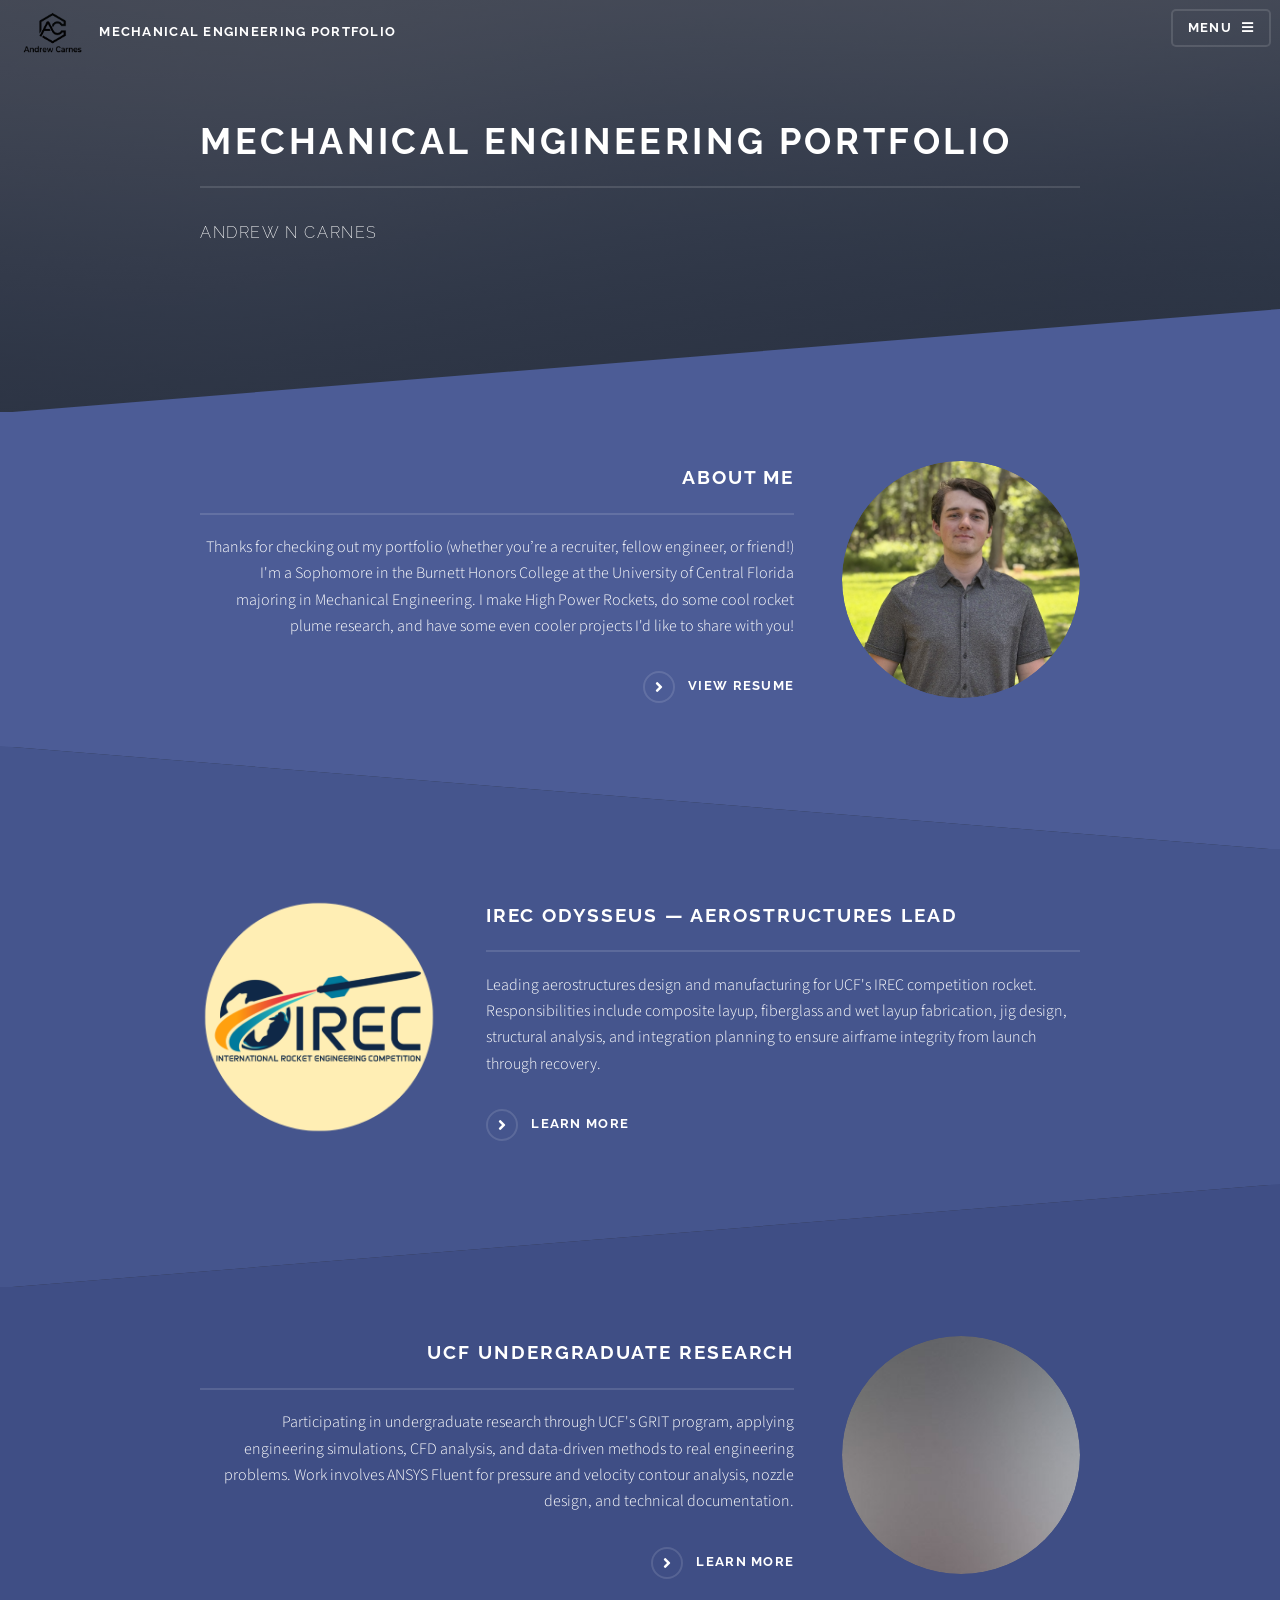
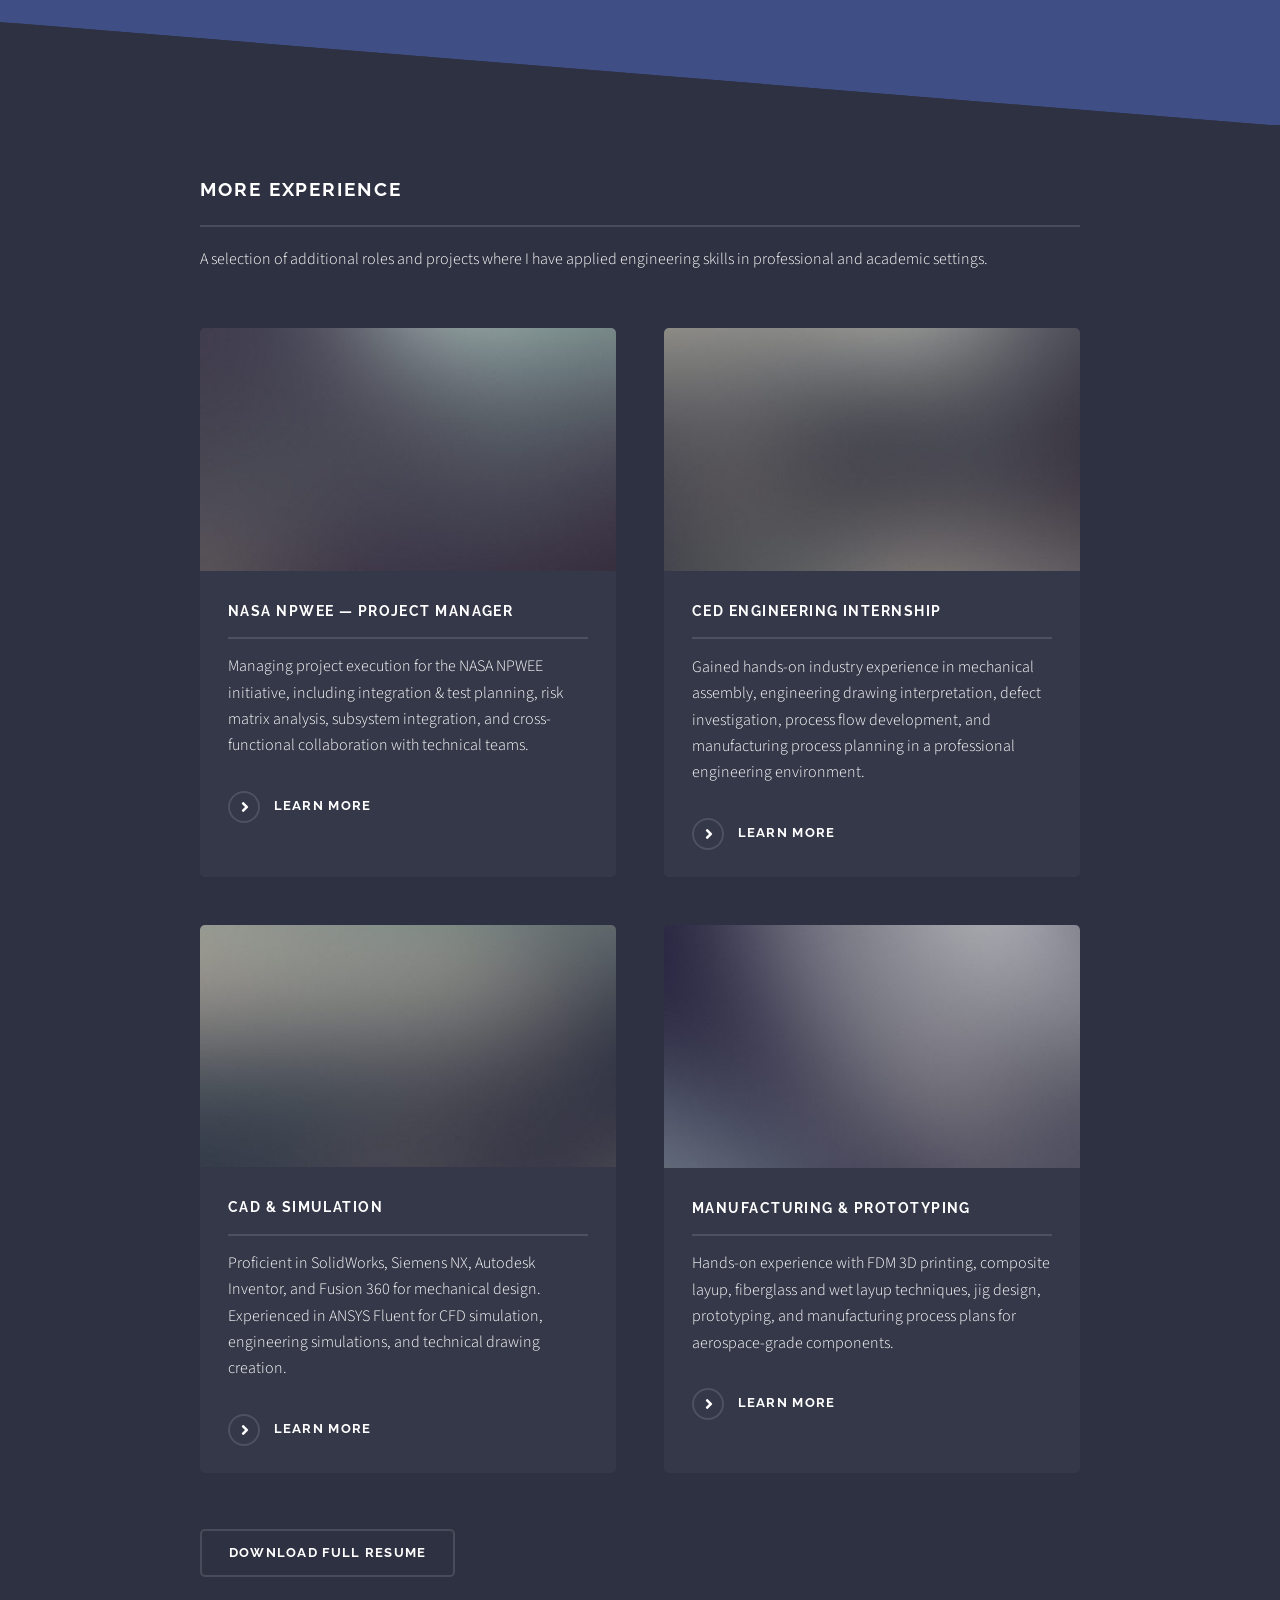
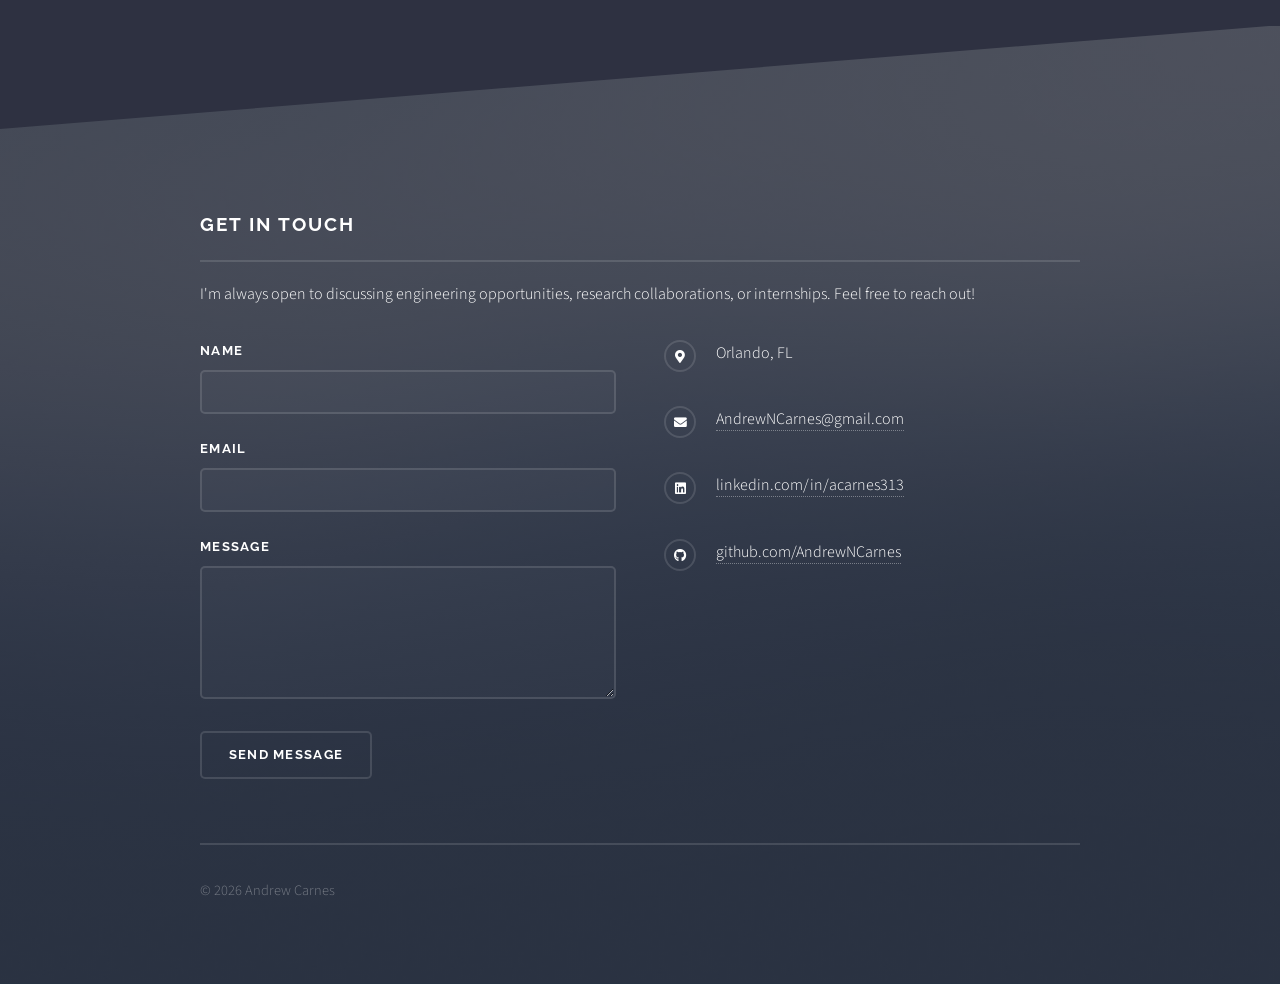
==== index.html @ 024af460 "Change resume link to download PDF instead" ====
<!DOCTYPE HTML>

<html>
	<head>
		<title>Andrew Carnes | Mechanical Engineering Portfolio</title>
		<meta charset="utf-8" />
		<meta name="viewport" content="width=device-width, initial-scale=1, user-scalable=no" />
		<link rel="stylesheet" href="assets/css/main.css" />
		<link rel="stylesheet" href="assets/css/custom.css" />
		<noscript><link rel="stylesheet" href="assets/css/noscript.css" /></noscript>

	</head>
	<body class="is-preload">

		<!-- Page Wrapper -->
			<div id="page-wrapper">

				<!-- Header -->
					<header id="header" class="alt">
						<h1>
							<img src="images/andrewLogo-Photoroom.png" alt="Andrew Carnes" style="width: 65px; height: 65px; object-fit: contain; vertical-align: middle; margin-right: 10px;" />        <a href="/">Mechanical Engineering Portfolio</a>
						</h1>
						<nav>
							<a href="#menu">Menu</a>
						</nav>
					</header>

				<!-- Menu -->
					<nav id="menu">
						<div class="inner">
							<h2>Menu</h2>
							<ul class="links">
								<li><a href="/">Home</a></li>
								<li><a href="resume.html">Resume</a></li>
							</ul>
							<a href="#" class="close">Close</a>
						</div>
					</nav>

				<!-- Banner -->
					<section id="banner">
						<div class="inner">
							<h2>Mechanical Engineering Portfolio</h2>
							<p>Andrew N Carnes</p>
						</div>
					</section>

				<!-- Wrapper -->
					<section id="wrapper">

						<!-- About -->
							<section id="one" class="wrapper spotlight style1">
								<div class="inner">
									<a class="image"><img src="images/andrewHeadshot.jpg" alt="" /></a>
									<div class="content">
										<h2 class="major">About Me</h2>
										<p>Thanks for checking out my portfolio (whether you’re a recruiter, fellow engineer, or friend!) I'm a Sophomore in the Burnett Honors College at the University of Central Florida majoring in Mechanical Engineering. I make High Power Rockets, do some cool rocket plume research, and have some even cooler projects I'd like to share with you!</p>
										<a href="resume.html" class="special">View Resume</a>
									</div>
								</div>
							</section>

						<!-- IREC Rocketry -->
							<section id="two" class="wrapper alt spotlight style2">
								<div class="inner">
									<a href="KXR.html" class="image"><img src="images/IRECLogo.png" alt="" /></a>
									<div class="content">
										<h2 class="major">IREC Odysseus — Aerostructures Lead</h2>
										<p>Leading aerostructures design and manufacturing for UCF's IREC competition rocket. Responsibilities include composite layup, fiberglass and wet layup fabrication, jig design, structural analysis, and integration planning to ensure airframe integrity from launch through recovery.</p>
										<a href="KXR.html" class="special">Learn more</a>
									</div>
								</div>
							</section>

						<!-- UCF GRIT Research -->
							<section id="three" class="wrapper spotlight style3">
								<div class="inner">
									<a href="#" class="image"><img src="images/pic03.jpg" alt="" /></a>
									<div class="content">
										<h2 class="major">UCF Undergraduate Research</h2>
										<p>Participating in undergraduate research through UCF's GRIT program, applying engineering simulations, CFD analysis, and data-driven methods to real engineering problems. Work involves ANSYS Fluent for pressure and velocity contour analysis, nozzle design, and technical documentation.</p>
										<a href="#" class="special">Learn more</a>
									</div>
								</div>
							</section>

						<!-- Projects Grid -->
							<section id="four" class="wrapper alt style1">
								<div class="inner">
									<h2 class="major">More Experience</h2>
									<p>A selection of additional roles and projects where I have applied engineering skills in professional and academic settings.</p>
									<section class="features">
										<article>
											<a href="#" class="image"><img src="images/pic04.jpg" alt="" /></a>
											<h3 class="major">NASA NPWEE — Project Manager</h3>
											<p>Managing project execution for the NASA NPWEE initiative, including integration &amp; test planning, risk matrix analysis, subsystem integration, and cross-functional collaboration with technical teams.</p>
											<a href="#" class="special">Learn more</a>
										</article>
										<article>
											<a href="#" class="image"><img src="images/pic05.jpg" alt="" /></a>
											<h3 class="major">CED Engineering Internship</h3>
											<p>Gained hands-on industry experience in mechanical assembly, engineering drawing interpretation, defect investigation, process flow development, and manufacturing process planning in a professional engineering environment.</p>
											<a href="#" class="special">Learn more</a>
										</article>
										<article>
											<a href="#" class="image"><img src="images/pic06.jpg" alt="" /></a>
											<h3 class="major">CAD &amp; Simulation</h3>
											<p>Proficient in SolidWorks, Siemens NX, Autodesk Inventor, and Fusion 360 for mechanical design. Experienced in ANSYS Fluent for CFD simulation, engineering simulations, and technical drawing creation.</p>
											<a href="#" class="special">Learn more</a>
										</article>
										<article>
											<a href="#" class="image"><img src="images/pic07.jpg" alt="" /></a>
											<h3 class="major">Manufacturing &amp; Prototyping</h3>
											<p>Hands-on experience with FDM 3D printing, composite layup, fiberglass and wet layup techniques, jig design, prototyping, and manufacturing process plans for aerospace-grade components.</p>
											<a href="#" class="special">Learn more</a>
										</article>
									</section>
									<ul class="actions">
										<li><a href="/assets/documents/Andrew_Carnes_Mechanical_Resume_2-21-26.pdf" class="button">Download Full Resume</a></li>
									</ul>
								</div>
							</section>

					</section>

				<!-- Footer -->
					<section id="footer">
						<div class="inner">
							<h2 class="major">Get in touch</h2>
							<p>I'm always open to discussing engineering opportunities, research collaborations, or internships. Feel free to reach out!</p>
							<form method="post" action="#">
								<div class="fields">
									<div class="field">
										<label for="name">Name</label>
										<input type="text" name="name" id="name" />
									</div>
									<div class="field">
										<label for="email">Email</label>
										<input type="email" name="email" id="email" />
									</div>
									<div class="field">
										<label for="message">Message</label>
										<textarea name="message" id="message" rows="4"></textarea>
									</div>
								</div>
								<ul class="actions">
									<li><input type="submit" value="Send Message" /></li>
								</ul>
							</form>
							<ul class="contact">
								<li class="icon solid fa-map-marker-alt">Orlando, FL</li>
								<li class="icon solid fa-envelope"><a href="mailto:AndrewNCarnes@gmail.com">AndrewNCarnes@gmail.com</a></li>
								<li class="icon brands fa-linkedin"><a href="https://www.linkedin.com/in/acarnes313/" target="_blank">linkedin.com/in/acarnes313</a></li>
								<li class="icon brands fa-github"><a href="https://github.com/AndrewNCarnes" target="_blank">github.com/AndrewNCarnes</a></li>
							</ul>
							<ul class="copyright">
								<li>&copy; 2026 Andrew Carnes</li>
							</ul>
						</div>
					</section>

			</div>

		<!-- Scripts -->
			<script src="assets/js/jquery.min.js"></script>
			<script src="assets/js/jquery.scrollex.min.js"></script>
			<script src="assets/js/browser.min.js"></script>
			<script src="assets/js/breakpoints.min.js"></script>
			<script src="assets/js/util.js"></script>
			<script src="assets/js/main.js"></script>

	</body>

</html>
---- assets/css/main.css ----
@import url(fontawesome-all.min.css);
@import url("https://fonts.googleapis.com/css?family=Raleway:200,700|Source+Sans+Pro:300,600,300italic,600italic");

/*
	Solid State by HTML5 UP
	html5up.net | @ajlkn
	Free for personal and commercial use under the CCA 3.0 license (html5up.net/license)
*/

html, body, div, span, applet, object,
iframe, h1, h2, h3, h4, h5, h6, p, blockquote,
pre, a, abbr, acronym, address, big, cite,
code, del, dfn, em, img, ins, kbd, q, s, samp,
small, strike, strong, sub, sup, tt, var, b,
u, i, center, dl, dt, dd, ol, ul, li, fieldset,
form, label, legend, table, caption, tbody,
tfoot, thead, tr, th, td, article, aside,
canvas, details, embed, figure, figcaption,
footer, header, hgroup, menu, nav, output, ruby,
section, summary, time, mark, audio, video {
	margin: 0;
	padding: 0;
	border: 0;
	font-size: 100%;
	font: inherit;
	vertical-align: baseline;}

article, aside, details, figcaption, figure,
footer, header, hgroup, menu, nav, section {
	display: block;}

body {
	line-height: 1;
}

ol, ul {
	list-style: none;
}

blockquote, q {
	quotes: none;
}

	blockquote:before, blockquote:after, q:before, q:after {
		content: '';
		content: none;
	}

table {
	border-collapse: collapse;
	border-spacing: 0;
}

body {
	-webkit-text-size-adjust: none;
}

mark {
	background-color: transparent;
	color: inherit;
}

input::-moz-focus-inner {
	border: 0;
	padding: 0;
}

input, select, textarea {
	-moz-appearance: none;
	-webkit-appearance: none;
	-ms-appearance: none;
	appearance: none;
}

/* Basic */

	@-ms-viewport {
		width: device-width;
	}

	body {
		-ms-overflow-style: scrollbar;
	}

	@media screen and (max-width: 480px) {

		html, body {
			min-width: 320px;
		}

	}

	html {
		box-sizing: border-box;
	}

	*, *:before, *:after {
		box-sizing: inherit;
	}

	body {
		background-color: #2e3141;
		background-image: linear-gradient(to top, rgba(46, 49, 65, 0.8), rgba(46, 49, 65, 0.8)), url("../../images/bg.jpg");
		background-size: auto,
 cover;
		background-attachment: fixed,
 fixed;
		background-position: center,
 center;
	}

		body.is-preload *, body.is-preload *:before, body.is-preload *:after {
			-moz-animation: none !important;
			-webkit-animation: none !important;
			-ms-animation: none !important;
			animation: none !important;
			-moz-transition: none !important;
			-webkit-transition: none !important;
			-ms-transition: none !important;
			transition: none !important;
		}

/* Type */

	body, input, select, textarea {
		color: #ffffff;
		font-family: "Source Sans Pro", Helvetica, sans-serif;
		font-size: 16.5pt;
		font-weight: 300;
		line-height: 1.65;
	}

		@media screen and (max-width: 1680px) {

			body, input, select, textarea {
				font-size: 13pt;
			}

		}

		@media screen and (max-width: 1280px) {

			body, input, select, textarea {
				font-size: 12pt;
			}

		}

		@media screen and (max-width: 980px) {

			body, input, select, textarea {
				font-size: 12pt;
			}

		}

		@media screen and (max-width: 736px) {

			body, input, select, textarea {
				font-size: 12pt;
			}

		}

		@media screen and (max-width: 480px) {

			body, input, select, textarea {
				font-size: 12pt;
			}

		}

	a {
		-moz-transition: color 0.2s ease-in-out, border-bottom-color 0.2s ease-in-out;
		-webkit-transition: color 0.2s ease-in-out, border-bottom-color 0.2s ease-in-out;
		-ms-transition: color 0.2s ease-in-out, border-bottom-color 0.2s ease-in-out;
		transition: color 0.2s ease-in-out, border-bottom-color 0.2s ease-in-out;
		border-bottom: dotted 1px rgba(255, 255, 255, 0.35);
		color: #ffffff;
		text-decoration: none;
	}

		a:hover {
			border-bottom-color: transparent;
			color: #ffffff !important;
		}

		a.special:not(.button) {
			text-decoration: none;
			border-bottom: 0;
			display: block;
			font-family: Raleway, Helvetica, sans-serif;
			font-size: 0.8em;
			font-weight: 700;
			letter-spacing: 0.1em;
			margin: 0 0 2em 0;
			text-transform: uppercase;
		}

			a.special:not(.button):before {
				-moz-osx-font-smoothing: grayscale;
				-webkit-font-smoothing: antialiased;
				display: inline-block;
				font-style: normal;
				font-variant: normal;
				text-rendering: auto;
				line-height: 1;
				text-transform: none !important;
				font-family: 'Font Awesome 5 Free';
				font-weight: 900;
			}

			a.special:not(.button):before {
				-moz-transition: background-color 0.2s ease-in-out;
				-webkit-transition: background-color 0.2s ease-in-out;
				-ms-transition: background-color 0.2s ease-in-out;
				transition: background-color 0.2s ease-in-out;
				border-radius: 100%;
				border: solid 2px rgba(255, 255, 255, 0.125);
				content: '\f105';
				display: inline-block;
				font-size: 1.25em;
				height: 2em;
				line-height: 1.75em;
				margin-right: 0.85em;
				text-align: center;
				text-indent: 0.15em;
				vertical-align: middle;
				width: 2em;
			}

			a.special:not(.button):hover:before {
				background-color: rgba(255, 255, 255, 0.025);
			}

			a.special:not(.button):active:before {
				background-color: rgba(255, 255, 255, 0.075);
			}

	strong, b {
		color: #ffffff;
		font-weight: 600;
	}

	em, i {
		font-style: italic;
	}

	p {
		margin: 0 0 2em 0;
	}

	h1, h2, h3, h4, h5, h6 {
		color: #ffffff;
		font-family: Raleway, Helvetica, sans-serif;
		font-weight: 700;
		letter-spacing: 0.1em;
		margin: 0 0 1em 0;
		text-transform: uppercase;
	}

		h1 a, h2 a, h3 a, h4 a, h5 a, h6 a {
			color: inherit;
			text-decoration: none;
			border-bottom: 0;
		}

		h1 span, h2 span, h3 span, h4 span, h5 span, h6 span {
			font-weight: 200;
		}

		h1.major, h2.major, h3.major, h4.major, h5.major, h6.major {
			padding-bottom: 1em;
			border-bottom: solid 2px rgba(255, 255, 255, 0.125);
		}

	h2 {
		font-size: 1.2em;
	}

	h3 {
		font-size: 0.9em;
	}

	h4 {
		font-size: 0.7em;
	}

	h5 {
		font-size: 0.7em;
	}

	h6 {
		font-size: 0.7em;
	}

	@media screen and (max-width: 736px) {

		h2 {
			font-size: 1em;
		}

		h3 {
			font-size: 0.8em;
		}

	}

	sub {
		font-size: 0.8em;
		position: relative;
		top: 0.5em;
	}

	sup {
		font-size: 0.8em;
		position: relative;
		top: -0.5em;
	}

	blockquote {
		border-left: solid 4px rgba(255, 255, 255, 0.125);
		font-style: italic;
		margin: 0 0 2em 0;
		padding: 0.5em 0 0.5em 2em;
	}

	code {
		background: rgba(255, 255, 255, 0.025);
		border-radius: 5px;
		border: solid 2px rgba(255, 255, 255, 0.125);
		font-family: "Courier New", monospace;
		font-size: 0.9em;
		margin: 0 0.25em;
		padding: 0.25em 0.65em;
	}

	pre {
		-webkit-overflow-scrolling: touch;
		font-family: "Courier New", monospace;
		font-size: 0.9em;
		margin: 0 0 2em 0;
	}

		pre code {
			display: block;
			line-height: 1.75em;
			padding: 1em 1.5em;
			overflow-x: auto;
		}

	hr {
		border: 0;
		border-bottom: solid 2px rgba(255, 255, 255, 0.125);
		margin: 2.5em 0;
	}

		hr.major {
			margin: 4em 0;
		}

	.align-left {
		text-align: left;
	}

	.align-center {
		text-align: center;
	}

	.align-right {
		text-align: right;
	}

/* Row */

	.row {
		display: flex;
		flex-wrap: wrap;
		box-sizing: border-box;
		align-items: stretch;
	}

		.row > * {
			box-sizing: border-box;
		}

		.row.gtr-uniform > * > :last-child {
			margin-bottom: 0;
		}

		.row.aln-left {
			justify-content: flex-start;
		}

		.row.aln-center {
			justify-content: center;
		}

		.row.aln-right {
			justify-content: flex-end;
		}

		.row.aln-top {
			align-items: flex-start;
		}

		.row.aln-middle {
			align-items: center;
		}

		.row.aln-bottom {
			align-items: flex-end;
		}

		.row > .imp {
			order: -1;
		}

		.row > .col-1 {
			width: 8.33333%;
		}

		.row > .off-1 {
			margin-left: 8.33333%;
		}

		.row > .col-2 {
			width: 16.66667%;
		}

		.row > .off-2 {
			margin-left: 16.66667%;
		}

		.row > .col-3 {
			width: 25%;
		}

		.row > .off-3 {
			margin-left: 25%;
		}

		.row > .col-4 {
			width: 33.33333%;
		}

		.row > .off-4 {
			margin-left: 33.33333%;
		}

		.row > .col-5 {
			width: 41.66667%;
		}

		.row > .off-5 {
			margin-left: 41.66667%;
		}

		.row > .col-6 {
			width: 50%;
		}

		.row > .off-6 {
			margin-left: 50%;
		}

		.row > .col-7 {
			width: 58.33333%;
		}

		.row > .off-7 {
			margin-left: 58.33333%;
		}

		.row > .col-8 {
			width: 66.66667%;
		}

		.row > .off-8 {
			margin-left: 66.66667%;
		}

		.row > .col-9 {
			width: 75%;
		}

		.row > .off-9 {
			margin-left: 75%;
		}

		.row > .col-10 {
			width: 83.33333%;
		}

		.row > .off-10 {
			margin-left: 83.33333%;
		}

		.row > .col-11 {
			width: 91.66667%;
		}

		.row > .off-11 {
			margin-left: 91.66667%;
		}

		.row > .col-12 {
			width: 100%;
		}

		.row > .off-12 {
			margin-left: 100%;
		}

		.row.gtr-0 {
			margin-top: 0;
			margin-left: 0em;
		}

			.row.gtr-0 > * {
				padding: 0 0 0 0em;
			}

			.row.gtr-0.gtr-uniform {
				margin-top: 0em;
			}

				.row.gtr-0.gtr-uniform > * {
					padding-top: 0em;
				}

		.row.gtr-25 {
			margin-top: 0;
			margin-left: -0.4375em;
		}

			.row.gtr-25 > * {
				padding: 0 0 0 0.4375em;
			}

			.row.gtr-25.gtr-uniform {
				margin-top: -0.4375em;
			}

				.row.gtr-25.gtr-uniform > * {
					padding-top: 0.4375em;
				}

		.row.gtr-50 {
			margin-top: 0;
			margin-left: -0.875em;
		}

			.row.gtr-50 > * {
				padding: 0 0 0 0.875em;
			}

			.row.gtr-50.gtr-uniform {
				margin-top: -0.875em;
			}

				.row.gtr-50.gtr-uniform > * {
					padding-top: 0.875em;
				}

		.row {
			margin-top: 0;
			margin-left: -1.75em;
		}

			.row > * {
				padding: 0 0 0 1.75em;
			}

			.row.gtr-uniform {
				margin-top: -1.75em;
			}

				.row.gtr-uniform > * {
					padding-top: 1.75em;
				}

		.row.gtr-150 {
			margin-top: 0;
			margin-left: -2.625em;
		}

			.row.gtr-150 > * {
				padding: 0 0 0 2.625em;
			}

			.row.gtr-150.gtr-uniform {
				margin-top: -2.625em;
			}

				.row.gtr-150.gtr-uniform > * {
					padding-top: 2.625em;
				}

		.row.gtr-200 {
			margin-top: 0;
			margin-left: -3.5em;
		}

			.row.gtr-200 > * {
				padding: 0 0 0 3.5em;
			}

			.row.gtr-200.gtr-uniform {
				margin-top: -3.5em;
			}

				.row.gtr-200.gtr-uniform > * {
					padding-top: 3.5em;
				}

		@media screen and (max-width: 1680px) {

			.row {
				display: flex;
				flex-wrap: wrap;
				box-sizing: border-box;
				align-items: stretch;
			}

				.row > * {
					box-sizing: border-box;
				}

				.row.gtr-uniform > * > :last-child {
					margin-bottom: 0;
				}

				.row.aln-left {
					justify-content: flex-start;
				}

				.row.aln-center {
					justify-content: center;
				}

				.row.aln-right {
					justify-content: flex-end;
				}

				.row.aln-top {
					align-items: flex-start;
				}

				.row.aln-middle {
					align-items: center;
				}

				.row.aln-bottom {
					align-items: flex-end;
				}

				.row > .imp-xlarge {
					order: -1;
				}

				.row > .col-1-xlarge {
					width: 8.33333%;
				}

				.row > .off-1-xlarge {
					margin-left: 8.33333%;
				}

				.row > .col-2-xlarge {
					width: 16.66667%;
				}

				.row > .off-2-xlarge {
					margin-left: 16.66667%;
				}

				.row > .col-3-xlarge {
					width: 25%;
				}

				.row > .off-3-xlarge {
					margin-left: 25%;
				}

				.row > .col-4-xlarge {
					width: 33.33333%;
				}

				.row > .off-4-xlarge {
					margin-left: 33.33333%;
				}

				.row > .col-5-xlarge {
					width: 41.66667%;
				}

				.row > .off-5-xlarge {
					margin-left: 41.66667%;
				}

				.row > .col-6-xlarge {
					width: 50%;
				}

				.row > .off-6-xlarge {
					margin-left: 50%;
				}

				.row > .col-7-xlarge {
					width: 58.33333%;
				}

				.row > .off-7-xlarge {
					margin-left: 58.33333%;
				}

				.row > .col-8-xlarge {
					width: 66.66667%;
				}

				.row > .off-8-xlarge {
					margin-left: 66.66667%;
				}

				.row > .col-9-xlarge {
					width: 75%;
				}

				.row > .off-9-xlarge {
					margin-left: 75%;
				}

				.row > .col-10-xlarge {
					width: 83.33333%;
				}

				.row > .off-10-xlarge {
					margin-left: 83.33333%;
				}

				.row > .col-11-xlarge {
					width: 91.66667%;
				}

				.row > .off-11-xlarge {
					margin-left: 91.66667%;
				}

				.row > .col-12-xlarge {
					width: 100%;
				}

				.row > .off-12-xlarge {
					margin-left: 100%;
				}

				.row.gtr-0 {
					margin-top: 0;
					margin-left: 0em;
				}

					.row.gtr-0 > * {
						padding: 0 0 0 0em;
					}

					.row.gtr-0.gtr-uniform {
						margin-top: 0em;
					}

						.row.gtr-0.gtr-uniform > * {
							padding-top: 0em;
						}

				.row.gtr-25 {
					margin-top: 0;
					margin-left: -0.4375em;
				}

					.row.gtr-25 > * {
						padding: 0 0 0 0.4375em;
					}

					.row.gtr-25.gtr-uniform {
						margin-top: -0.4375em;
					}

						.row.gtr-25.gtr-uniform > * {
							padding-top: 0.4375em;
						}

				.row.gtr-50 {
					margin-top: 0;
					margin-left: -0.875em;
				}

					.row.gtr-50 > * {
						padding: 0 0 0 0.875em;
					}

					.row.gtr-50.gtr-uniform {
						margin-top: -0.875em;
					}

						.row.gtr-50.gtr-uniform > * {
							padding-top: 0.875em;
						}

				.row {
					margin-top: 0;
					margin-left: -1.75em;
				}

					.row > * {
						padding: 0 0 0 1.75em;
					}

					.row.gtr-uniform {
						margin-top: -1.75em;
					}

						.row.gtr-uniform > * {
							padding-top: 1.75em;
						}

				.row.gtr-150 {
					margin-top: 0;
					margin-left: -2.625em;
				}

					.row.gtr-150 > * {
						padding: 0 0 0 2.625em;
					}

					.row.gtr-150.gtr-uniform {
						margin-top: -2.625em;
					}

						.row.gtr-150.gtr-uniform > * {
							padding-top: 2.625em;
						}

				.row.gtr-200 {
					margin-top: 0;
					margin-left: -3.5em;
				}

					.row.gtr-200 > * {
						padding: 0 0 0 3.5em;
					}

					.row.gtr-200.gtr-uniform {
						margin-top: -3.5em;
					}

						.row.gtr-200.gtr-uniform > * {
							padding-top: 3.5em;
						}

		}

		@media screen and (max-width: 1280px) {

			.row {
				display: flex;
				flex-wrap: wrap;
				box-sizing: border-box;
				align-items: stretch;
			}

				.row > * {
					box-sizing: border-box;
				}

				.row.gtr-uniform > * > :last-child {
					margin-bottom: 0;
				}

				.row.aln-left {
					justify-content: flex-start;
				}

				.row.aln-center {
					justify-content: center;
				}

				.row.aln-right {
					justify-content: flex-end;
				}

				.row.aln-top {
					align-items: flex-start;
				}

				.row.aln-middle {
					align-items: center;
				}

				.row.aln-bottom {
					align-items: flex-end;
				}

				.row > .imp-large {
					order: -1;
				}

				.row > .col-1-large {
					width: 8.33333%;
				}

				.row > .off-1-large {
					margin-left: 8.33333%;
				}

				.row > .col-2-large {
					width: 16.66667%;
				}

				.row > .off-2-large {
					margin-left: 16.66667%;
				}

				.row > .col-3-large {
					width: 25%;
				}

				.row > .off-3-large {
					margin-left: 25%;
				}

				.row > .col-4-large {
					width: 33.33333%;
				}

				.row > .off-4-large {
					margin-left: 33.33333%;
				}

				.row > .col-5-large {
					width: 41.66667%;
				}

				.row > .off-5-large {
					margin-left: 41.66667%;
				}

				.row > .col-6-large {
					width: 50%;
				}

				.row > .off-6-large {
					margin-left: 50%;
				}

				.row > .col-7-large {
					width: 58.33333%;
				}

				.row > .off-7-large {
					margin-left: 58.33333%;
				}

				.row > .col-8-large {
					width: 66.66667%;
				}

				.row > .off-8-large {
					margin-left: 66.66667%;
				}

				.row > .col-9-large {
					width: 75%;
				}

				.row > .off-9-large {
					margin-left: 75%;
				}

				.row > .col-10-large {
					width: 83.33333%;
				}

				.row > .off-10-large {
					margin-left: 83.33333%;
				}

				.row > .col-11-large {
					width: 91.66667%;
				}

				.row > .off-11-large {
					margin-left: 91.66667%;
				}

				.row > .col-12-large {
					width: 100%;
				}

				.row > .off-12-large {
					margin-left: 100%;
				}

				.row.gtr-0 {
					margin-top: 0;
					margin-left: 0em;
				}

					.row.gtr-0 > * {
						padding: 0 0 0 0em;
					}

					.row.gtr-0.gtr-uniform {
						margin-top: 0em;
					}

						.row.gtr-0.gtr-uniform > * {
							padding-top: 0em;
						}

				.row.gtr-25 {
					margin-top: 0;
					margin-left: -0.4375em;
				}

					.row.gtr-25 > * {
						padding: 0 0 0 0.4375em;
					}

					.row.gtr-25.gtr-uniform {
						margin-top: -0.4375em;
					}

						.row.gtr-25.gtr-uniform > * {
							padding-top: 0.4375em;
						}

				.row.gtr-50 {
					margin-top: 0;
					margin-left: -0.875em;
				}

					.row.gtr-50 > * {
						padding: 0 0 0 0.875em;
					}

					.row.gtr-50.gtr-uniform {
						margin-top: -0.875em;
					}

						.row.gtr-50.gtr-uniform > * {
							padding-top: 0.875em;
						}

				.row {
					margin-top: 0;
					margin-left: -1.75em;
				}

					.row > * {
						padding: 0 0 0 1.75em;
					}

					.row.gtr-uniform {
						margin-top: -1.75em;
					}

						.row.gtr-uniform > * {
							padding-top: 1.75em;
						}

				.row.gtr-150 {
					margin-top: 0;
					margin-left: -2.625em;
				}

					.row.gtr-150 > * {
						padding: 0 0 0 2.625em;
					}

					.row.gtr-150.gtr-uniform {
						margin-top: -2.625em;
					}

						.row.gtr-150.gtr-uniform > * {
							padding-top: 2.625em;
						}

				.row.gtr-200 {
					margin-top: 0;
					margin-left: -3.5em;
				}

					.row.gtr-200 > * {
						padding: 0 0 0 3.5em;
					}

					.row.gtr-200.gtr-uniform {
						margin-top: -3.5em;
					}

						.row.gtr-200.gtr-uniform > * {
							padding-top: 3.5em;
						}

		}

		@media screen and (max-width: 980px) {

			.row {
				display: flex;
				flex-wrap: wrap;
				box-sizing: border-box;
				align-items: stretch;
			}

				.row > * {
					box-sizing: border-box;
				}

				.row.gtr-uniform > * > :last-child {
					margin-bottom: 0;
				}

				.row.aln-left {
					justify-content: flex-start;
				}

				.row.aln-center {
					justify-content: center;
				}

				.row.aln-right {
					justify-content: flex-end;
				}

				.row.aln-top {
					align-items: flex-start;
				}

				.row.aln-middle {
					align-items: center;
				}

				.row.aln-bottom {
					align-items: flex-end;
				}

				.row > .imp-medium {
					order: -1;
				}

				.row > .col-1-medium {
					width: 8.33333%;
				}

				.row > .off-1-medium {
					margin-left: 8.33333%;
				}

				.row > .col-2-medium {
					width: 16.66667%;
				}

				.row > .off-2-medium {
					margin-left: 16.66667%;
				}

				.row > .col-3-medium {
					width: 25%;
				}

				.row > .off-3-medium {
					margin-left: 25%;
				}

				.row > .col-4-medium {
					width: 33.33333%;
				}

				.row > .off-4-medium {
					margin-left: 33.33333%;
				}

				.row > .col-5-medium {
					width: 41.66667%;
				}

				.row > .off-5-medium {
					margin-left: 41.66667%;
				}

				.row > .col-6-medium {
					width: 50%;
				}

				.row > .off-6-medium {
					margin-left: 50%;
				}

				.row > .col-7-medium {
					width: 58.33333%;
				}

				.row > .off-7-medium {
					margin-left: 58.33333%;
				}

				.row > .col-8-medium {
					width: 66.66667%;
				}

				.row > .off-8-medium {
					margin-left: 66.66667%;
				}

				.row > .col-9-medium {
					width: 75%;
				}

				.row > .off-9-medium {
					margin-left: 75%;
				}

				.row > .col-10-medium {
					width: 83.33333%;
				}

				.row > .off-10-medium {
					margin-left: 83.33333%;
				}

				.row > .col-11-medium {
					width: 91.66667%;
				}

				.row > .off-11-medium {
					margin-left: 91.66667%;
				}

				.row > .col-12-medium {
					width: 100%;
				}

				.row > .off-12-medium {
					margin-left: 100%;
				}

				.row.gtr-0 {
					margin-top: 0;
					margin-left: 0em;
				}

					.row.gtr-0 > * {
						padding: 0 0 0 0em;
					}

					.row.gtr-0.gtr-uniform {
						margin-top: 0em;
					}

						.row.gtr-0.gtr-uniform > * {
							padding-top: 0em;
						}

				.row.gtr-25 {
					margin-top: 0;
					margin-left: -0.4375em;
				}

					.row.gtr-25 > * {
						padding: 0 0 0 0.4375em;
					}

					.row.gtr-25.gtr-uniform {
						margin-top: -0.4375em;
					}

						.row.gtr-25.gtr-uniform > * {
							padding-top: 0.4375em;
						}

				.row.gtr-50 {
					margin-top: 0;
					margin-left: -0.875em;
				}

					.row.gtr-50 > * {
						padding: 0 0 0 0.875em;
					}

					.row.gtr-50.gtr-uniform {
						margin-top: -0.875em;
					}

						.row.gtr-50.gtr-uniform > * {
							padding-top: 0.875em;
						}

				.row {
					margin-top: 0;
					margin-left: -1.75em;
				}

					.row > * {
						padding: 0 0 0 1.75em;
					}

					.row.gtr-uniform {
						margin-top: -1.75em;
					}

						.row.gtr-uniform > * {
							padding-top: 1.75em;
						}

				.row.gtr-150 {
					margin-top: 0;
					margin-left: -2.625em;
				}

					.row.gtr-150 > * {
						padding: 0 0 0 2.625em;
					}

					.row.gtr-150.gtr-uniform {
						margin-top: -2.625em;
					}

						.row.gtr-150.gtr-uniform > * {
							padding-top: 2.625em;
						}

				.row.gtr-200 {
					margin-top: 0;
					margin-left: -3.5em;
				}

					.row.gtr-200 > * {
						padding: 0 0 0 3.5em;
					}

					.row.gtr-200.gtr-uniform {
						margin-top: -3.5em;
					}

						.row.gtr-200.gtr-uniform > * {
							padding-top: 3.5em;
						}

		}

		@media screen and (max-width: 736px) {

			.row {
				display: flex;
				flex-wrap: wrap;
				box-sizing: border-box;
				align-items: stretch;
			}

				.row > * {
					box-sizing: border-box;
				}

				.row.gtr-uniform > * > :last-child {
					margin-bottom: 0;
				}

				.row.aln-left {
					justify-content: flex-start;
				}

				.row.aln-center {
					justify-content: center;
				}

				.row.aln-right {
					justify-content: flex-end;
				}

				.row.aln-top {
					align-items: flex-start;
				}

				.row.aln-middle {
					align-items: center;
				}

				.row.aln-bottom {
					align-items: flex-end;
				}

				.row > .imp-small {
					order: -1;
				}

				.row > .col-1-small {
					width: 8.33333%;
				}

				.row > .off-1-small {
					margin-left: 8.33333%;
				}

				.row > .col-2-small {
					width: 16.66667%;
				}

				.row > .off-2-small {
					margin-left: 16.66667%;
				}

				.row > .col-3-small {
					width: 25%;
				}

				.row > .off-3-small {
					margin-left: 25%;
				}

				.row > .col-4-small {
					width: 33.33333%;
				}

				.row > .off-4-small {
					margin-left: 33.33333%;
				}

				.row > .col-5-small {
					width: 41.66667%;
				}

				.row > .off-5-small {
					margin-left: 41.66667%;
				}

				.row > .col-6-small {
					width: 50%;
				}

				.row > .off-6-small {
					margin-left: 50%;
				}

				.row > .col-7-small {
					width: 58.33333%;
				}

				.row > .off-7-small {
					margin-left: 58.33333%;
				}

				.row > .col-8-small {
					width: 66.66667%;
				}

				.row > .off-8-small {
					margin-left: 66.66667%;
				}

				.row > .col-9-small {
					width: 75%;
				}

				.row > .off-9-small {
					margin-left: 75%;
				}

				.row > .col-10-small {
					width: 83.33333%;
				}

				.row > .off-10-small {
					margin-left: 83.33333%;
				}

				.row > .col-11-small {
					width: 91.66667%;
				}

				.row > .off-11-small {
					margin-left: 91.66667%;
				}

				.row > .col-12-small {
					width: 100%;
				}

				.row > .off-12-small {
					margin-left: 100%;
				}

				.row.gtr-0 {
					margin-top: 0;
					margin-left: 0em;
				}

					.row.gtr-0 > * {
						padding: 0 0 0 0em;
					}

					.row.gtr-0.gtr-uniform {
						margin-top: 0em;
					}

						.row.gtr-0.gtr-uniform > * {
							padding-top: 0em;
						}

				.row.gtr-25 {
					margin-top: 0;
					margin-left: -0.3125em;
				}

					.row.gtr-25 > * {
						padding: 0 0 0 0.3125em;
					}

					.row.gtr-25.gtr-uniform {
						margin-top: -0.3125em;
					}

						.row.gtr-25.gtr-uniform > * {
							padding-top: 0.3125em;
						}

				.row.gtr-50 {
					margin-top: 0;
					margin-left: -0.625em;
				}

					.row.gtr-50 > * {
						padding: 0 0 0 0.625em;
					}

					.row.gtr-50.gtr-uniform {
						margin-top: -0.625em;
					}

						.row.gtr-50.gtr-uniform > * {
							padding-top: 0.625em;
						}

				.row {
					margin-top: 0;
					margin-left: -1.25em;
				}

					.row > * {
						padding: 0 0 0 1.25em;
					}

					.row.gtr-uniform {
						margin-top: -1.25em;
					}

						.row.gtr-uniform > * {
							padding-top: 1.25em;
						}

				.row.gtr-150 {
					margin-top: 0;
					margin-left: -1.875em;
				}

					.row.gtr-150 > * {
						padding: 0 0 0 1.875em;
					}

					.row.gtr-150.gtr-uniform {
						margin-top: -1.875em;
					}

						.row.gtr-150.gtr-uniform > * {
							padding-top: 1.875em;
						}

				.row.gtr-200 {
					margin-top: 0;
					margin-left: -2.5em;
				}

					.row.gtr-200 > * {
						padding: 0 0 0 2.5em;
					}

					.row.gtr-200.gtr-uniform {
						margin-top: -2.5em;
					}

						.row.gtr-200.gtr-uniform > * {
							padding-top: 2.5em;
						}

		}

		@media screen and (max-width: 480px) {

			.row {
				display: flex;
				flex-wrap: wrap;
				box-sizing: border-box;
				align-items: stretch;
			}

				.row > * {
					box-sizing: border-box;
				}

				.row.gtr-uniform > * > :last-child {
					margin-bottom: 0;
				}

				.row.aln-left {
					justify-content: flex-start;
				}

				.row.aln-center {
					justify-content: center;
				}

				.row.aln-right {
					justify-content: flex-end;
				}

				.row.aln-top {
					align-items: flex-start;
				}

				.row.aln-middle {
					align-items: center;
				}

				.row.aln-bottom {
					align-items: flex-end;
				}

				.row > .imp-xsmall {
					order: -1;
				}

				.row > .col-1-xsmall {
					width: 8.33333%;
				}

				.row > .off-1-xsmall {
					margin-left: 8.33333%;
				}

				.row > .col-2-xsmall {
					width: 16.66667%;
				}

				.row > .off-2-xsmall {
					margin-left: 16.66667%;
				}

				.row > .col-3-xsmall {
					width: 25%;
				}

				.row > .off-3-xsmall {
					margin-left: 25%;
				}

				.row > .col-4-xsmall {
					width: 33.33333%;
				}

				.row > .off-4-xsmall {
					margin-left: 33.33333%;
				}

				.row > .col-5-xsmall {
					width: 41.66667%;
				}

				.row > .off-5-xsmall {
					margin-left: 41.66667%;
				}

				.row > .col-6-xsmall {
					width: 50%;
				}

				.row > .off-6-xsmall {
					margin-left: 50%;
				}

				.row > .col-7-xsmall {
					width: 58.33333%;
				}

				.row > .off-7-xsmall {
					margin-left: 58.33333%;
				}

				.row > .col-8-xsmall {
					width: 66.66667%;
				}

				.row > .off-8-xsmall {
					margin-left: 66.66667%;
				}

				.row > .col-9-xsmall {
					width: 75%;
				}

				.row > .off-9-xsmall {
					margin-left: 75%;
				}

				.row > .col-10-xsmall {
					width: 83.33333%;
				}

				.row > .off-10-xsmall {
					margin-left: 83.33333%;
				}

				.row > .col-11-xsmall {
					width: 91.66667%;
				}

				.row > .off-11-xsmall {
					margin-left: 91.66667%;
				}

				.row > .col-12-xsmall {
					width: 100%;
				}

				.row > .off-12-xsmall {
					margin-left: 100%;
				}

				.row.gtr-0 {
					margin-top: 0;
					margin-left: 0em;
				}

					.row.gtr-0 > * {
						padding: 0 0 0 0em;
					}

					.row.gtr-0.gtr-uniform {
						margin-top: 0em;
					}

						.row.gtr-0.gtr-uniform > * {
							padding-top: 0em;
						}

				.row.gtr-25 {
					margin-top: 0;
					margin-left: -0.3125em;
				}

					.row.gtr-25 > * {
						padding: 0 0 0 0.3125em;
					}

					.row.gtr-25.gtr-uniform {
						margin-top: -0.3125em;
					}

						.row.gtr-25.gtr-uniform > * {
							padding-top: 0.3125em;
						}

				.row.gtr-50 {
					margin-top: 0;
					margin-left: -0.625em;
				}

					.row.gtr-50 > * {
						padding: 0 0 0 0.625em;
					}

					.row.gtr-50.gtr-uniform {
						margin-top: -0.625em;
					}

						.row.gtr-50.gtr-uniform > * {
							padding-top: 0.625em;
						}

				.row {
					margin-top: 0;
					margin-left: -1.25em;
				}

					.row > * {
						padding: 0 0 0 1.25em;
					}

					.row.gtr-uniform {
						margin-top: -1.25em;
					}

						.row.gtr-uniform > * {
							padding-top: 1.25em;
						}

				.row.gtr-150 {
					margin-top: 0;
					margin-left: -1.875em;
				}

					.row.gtr-150 > * {
						padding: 0 0 0 1.875em;
					}

					.row.gtr-150.gtr-uniform {
						margin-top: -1.875em;
					}

						.row.gtr-150.gtr-uniform > * {
							padding-top: 1.875em;
						}

				.row.gtr-200 {
					margin-top: 0;
					margin-left: -2.5em;
				}

					.row.gtr-200 > * {
						padding: 0 0 0 2.5em;
					}

					.row.gtr-200.gtr-uniform {
						margin-top: -2.5em;
					}

						.row.gtr-200.gtr-uniform > * {
							padding-top: 2.5em;
						}

		}

		@media screen and (max-width: 360px) {

			.row {
				display: flex;
				flex-wrap: wrap;
				box-sizing: border-box;
				align-items: stretch;
			}

				.row > * {
					box-sizing: border-box;
				}

				.row.gtr-uniform > * > :last-child {
					margin-bottom: 0;
				}

				.row.aln-left {
					justify-content: flex-start;
				}

				.row.aln-center {
					justify-content: center;
				}

				.row.aln-right {
					justify-content: flex-end;
				}

				.row.aln-top {
					align-items: flex-start;
				}

				.row.aln-middle {
					align-items: center;
				}

				.row.aln-bottom {
					align-items: flex-end;
				}

				.row > .imp-xxsmall {
					order: -1;
				}

				.row > .col-1-xxsmall {
					width: 8.33333%;
				}

				.row > .off-1-xxsmall {
					margin-left: 8.33333%;
				}

				.row > .col-2-xxsmall {
					width: 16.66667%;
				}

				.row > .off-2-xxsmall {
					margin-left: 16.66667%;
				}

				.row > .col-3-xxsmall {
					width: 25%;
				}

				.row > .off-3-xxsmall {
					margin-left: 25%;
				}

				.row > .col-4-xxsmall {
					width: 33.33333%;
				}

				.row > .off-4-xxsmall {
					margin-left: 33.33333%;
				}

				.row > .col-5-xxsmall {
					width: 41.66667%;
				}

				.row > .off-5-xxsmall {
					margin-left: 41.66667%;
				}

				.row > .col-6-xxsmall {
					width: 50%;
				}

				.row > .off-6-xxsmall {
					margin-left: 50%;
				}

				.row > .col-7-xxsmall {
					width: 58.33333%;
				}

				.row > .off-7-xxsmall {
					margin-left: 58.33333%;
				}

				.row > .col-8-xxsmall {
					width: 66.66667%;
				}

				.row > .off-8-xxsmall {
					margin-left: 66.66667%;
				}

				.row > .col-9-xxsmall {
					width: 75%;
				}

				.row > .off-9-xxsmall {
					margin-left: 75%;
				}

				.row > .col-10-xxsmall {
					width: 83.33333%;
				}

				.row > .off-10-xxsmall {
					margin-left: 83.33333%;
				}

				.row > .col-11-xxsmall {
					width: 91.66667%;
				}

				.row > .off-11-xxsmall {
					margin-left: 91.66667%;
				}

				.row > .col-12-xxsmall {
					width: 100%;
				}

				.row > .off-12-xxsmall {
					margin-left: 100%;
				}

				.row.gtr-0 {
					margin-top: 0;
					margin-left: 0em;
				}

					.row.gtr-0 > * {
						padding: 0 0 0 0em;
					}

					.row.gtr-0.gtr-uniform {
						margin-top: 0em;
					}

						.row.gtr-0.gtr-uniform > * {
							padding-top: 0em;
						}

				.row.gtr-25 {
					margin-top: 0;
					margin-left: -0.3125em;
				}

					.row.gtr-25 > * {
						padding: 0 0 0 0.3125em;
					}

					.row.gtr-25.gtr-uniform {
						margin-top: -0.3125em;
					}

						.row.gtr-25.gtr-uniform > * {
							padding-top: 0.3125em;
						}

				.row.gtr-50 {
					margin-top: 0;
					margin-left: -0.625em;
				}

					.row.gtr-50 > * {
						padding: 0 0 0 0.625em;
					}

					.row.gtr-50.gtr-uniform {
						margin-top: -0.625em;
					}

						.row.gtr-50.gtr-uniform > * {
							padding-top: 0.625em;
						}

				.row {
					margin-top: 0;
					margin-left: -1.25em;
				}

					.row > * {
						padding: 0 0 0 1.25em;
					}

					.row.gtr-uniform {
						margin-top: -1.25em;
					}

						.row.gtr-uniform > * {
							padding-top: 1.25em;
						}

				.row.gtr-150 {
					margin-top: 0;
					margin-left: -1.875em;
				}

					.row.gtr-150 > * {
						padding: 0 0 0 1.875em;
					}

					.row.gtr-150.gtr-uniform {
						margin-top: -1.875em;
					}

						.row.gtr-150.gtr-uniform > * {
							padding-top: 1.875em;
						}

				.row.gtr-200 {
					margin-top: 0;
					margin-left: -2.5em;
				}

					.row.gtr-200 > * {
						padding: 0 0 0 2.5em;
					}

					.row.gtr-200.gtr-uniform {
						margin-top: -2.5em;
					}

						.row.gtr-200.gtr-uniform > * {
							padding-top: 2.5em;
						}

		}

/* Section/Article */

	section.special, article.special {
		text-align: center;
	}

/* Form */

	form {
		margin: 0 0 2em 0;
	}

		form > :last-child {
			margin-bottom: 0;
		}

		form > .fields {
			display: -moz-flex;
			display: -webkit-flex;
			display: -ms-flex;
			display: flex;
			-moz-flex-wrap: wrap;
			-webkit-flex-wrap: wrap;
			-ms-flex-wrap: wrap;
			flex-wrap: wrap;
			width: calc(100% + 3em);
			margin: -1.5em 0 2em -1.5em;
		}

			form > .fields > .field {
				-moz-flex-grow: 0;
				-webkit-flex-grow: 0;
				-ms-flex-grow: 0;
				flex-grow: 0;
				-moz-flex-shrink: 0;
				-webkit-flex-shrink: 0;
				-ms-flex-shrink: 0;
				flex-shrink: 0;
				padding: 1.5em 0 0 1.5em;
				width: calc(100% - 1.5em);
			}

				form > .fields > .field.half {
					width: calc(50% - 0.75em);
				}

				form > .fields > .field.third {
					width: calc(100%/3 - 0.5em);
				}

				form > .fields > .field.quarter {
					width: calc(25% - 0.375em);
				}

		@media screen and (max-width: 480px) {

			form > .fields {
				width: calc(100% + 3em);
				margin: -1.5em 0 2em -1.5em;
			}

				form > .fields > .field {
					padding: 1.5em 0 0 1.5em;
					width: calc(100% - 1.5em);
				}

					form > .fields > .field.half {
						width: calc(100% - 1.5em);
					}

					form > .fields > .field.third {
						width: calc(100% - 1.5em);
					}

					form > .fields > .field.quarter {
						width: calc(100% - 1.5em);
					}

		}

	label {
		color: #ffffff;
		display: block;
		font-family: Raleway, Helvetica, sans-serif;
		font-size: 0.8em;
		font-weight: 700;
		letter-spacing: 0.1em;
		margin: 0 0 0.7em 0;
		text-transform: uppercase;
	}

	input[type="text"],
	input[type="password"],
	input[type="email"],
	input[type="tel"],
	select,
	textarea {
		-moz-appearance: none;
		-webkit-appearance: none;
		-ms-appearance: none;
		appearance: none;
		background: rgba(255, 255, 255, 0.025);
		border-radius: 5px;
		border: none;
		border: solid 2px rgba(255, 255, 255, 0.125);
		color: inherit;
		display: block;
		outline: 0;
		padding: 0 1em;
		text-decoration: none;
		width: 100%;
	}

		input[type="text"]:invalid,
		input[type="password"]:invalid,
		input[type="email"]:invalid,
		input[type="tel"]:invalid,
		select:invalid,
		textarea:invalid {
			box-shadow: none;
		}

		input[type="text"]:focus,
		input[type="password"]:focus,
		input[type="email"]:focus,
		input[type="tel"]:focus,
		select:focus,
		textarea:focus {
			border-color: #5b6ba6;
		}

	select {
		background-image: url("data:image/svg+xml;charset=utf8,%3Csvg xmlns='http://www.w3.org/2000/svg' width='40' height='40' preserveAspectRatio='none' viewBox='0 0 40 40'%3E%3Cpath d='M9.4,12.3l10.4,10.4l10.4-10.4c0.2-0.2,0.5-0.4,0.9-0.4c0.3,0,0.6,0.1,0.9,0.4l3.3,3.3c0.2,0.2,0.4,0.5,0.4,0.9 c0,0.4-0.1,0.6-0.4,0.9L20.7,31.9c-0.2,0.2-0.5,0.4-0.9,0.4c-0.3,0-0.6-0.1-0.9-0.4L4.3,17.3c-0.2-0.2-0.4-0.5-0.4-0.9 c0-0.4,0.1-0.6,0.4-0.9l3.3-3.3c0.2-0.2,0.5-0.4,0.9-0.4S9.1,12.1,9.4,12.3z' fill='rgba(255, 255, 255, 0.125)' /%3E%3C/svg%3E");
		background-size: 1.25rem;
		background-repeat: no-repeat;
		background-position: calc(100% - 1rem) center;
		height: 2.75em;
		padding-right: 2.75em;
		text-overflow: ellipsis;
	}

		select option {
			color: #ffffff;
			background: #2e3141;
		}

		select:focus::-ms-value {
			background-color: transparent;
		}

		select::-ms-expand {
			display: none;
		}

	input[type="text"],
	input[type="password"],
	input[type="email"],
	select {
		height: 2.75em;
	}

	textarea {
		padding: 0.75em 1em;
	}

	input[type="checkbox"],
	input[type="radio"] {
		-moz-appearance: none;
		-webkit-appearance: none;
		-ms-appearance: none;
		appearance: none;
		display: block;
		float: left;
		margin-right: -2em;
		opacity: 0;
		width: 1em;
		z-index: -1;
	}

		input[type="checkbox"] + label,
		input[type="radio"] + label {
			text-decoration: none;
			color: #ffffff;
			cursor: pointer;
			display: inline-block;
			font-size: 1em;
			font-family: "Source Sans Pro", Helvetica, sans-serif;
			text-transform: none;
			letter-spacing: 0;
			font-weight: 300;
			padding-left: 2.4em;
			padding-right: 0.75em;
			position: relative;
		}

			input[type="checkbox"] + label:before,
			input[type="radio"] + label:before {
				-moz-osx-font-smoothing: grayscale;
				-webkit-font-smoothing: antialiased;
				display: inline-block;
				font-style: normal;
				font-variant: normal;
				text-rendering: auto;
				line-height: 1;
				text-transform: none !important;
				font-family: 'Font Awesome 5 Free';
				font-weight: 900;
			}

			input[type="checkbox"] + label:before,
			input[type="radio"] + label:before {
				background: rgba(255, 255, 255, 0.025);
				border-radius: 5px;
				border: solid 2px rgba(255, 255, 255, 0.125);
				content: '';
				display: inline-block;
				font-size: 0.8em;
				height: 2.0625em;
				left: 0;
				line-height: 2.0625em;
				position: absolute;
				text-align: center;
				top: 0;
				width: 2.0625em;
			}

		input[type="checkbox"]:checked + label:before,
		input[type="radio"]:checked + label:before {
			background: #ffffff;
			border-color: #ffffff;
			content: '\f00c';
			color: #2e3141;
		}

		input[type="checkbox"]:focus + label:before,
		input[type="radio"]:focus + label:before {
			border-color: #4c5c96;
		}

	input[type="checkbox"] + label:before {
		border-radius: 5px;
	}

	input[type="radio"] + label:before {
		border-radius: 100%;
	}

	::-webkit-input-placeholder {
		color: rgba(255, 255, 255, 0.35) !important;
		opacity: 1.0;
	}

	:-moz-placeholder {
		color: rgba(255, 255, 255, 0.35) !important;
		opacity: 1.0;
	}

	::-moz-placeholder {
		color: rgba(255, 255, 255, 0.35) !important;
		opacity: 1.0;
	}

	:-ms-input-placeholder {
		color: rgba(255, 255, 255, 0.35) !important;
		opacity: 1.0;
	}

/* Box */

	.box {
		border-radius: 5px;
		border: solid 2px rgba(255, 255, 255, 0.125);
		margin-bottom: 2em;
		padding: 1.5em;
	}

		.box > :last-child,
		.box > :last-child > :last-child,
		.box > :last-child > :last-child > :last-child {
			margin-bottom: 0;
		}

		.box.alt {
			border: 0;
			border-radius: 0;
			padding: 0;
		}

/* Icon */

	.icon {
		text-decoration: none;
		border-bottom: none;
		position: relative;
	}

		.icon:before {
			-moz-osx-font-smoothing: grayscale;
			-webkit-font-smoothing: antialiased;
			display: inline-block;
			font-style: normal;
			font-variant: normal;
			text-rendering: auto;
			line-height: 1;
			text-transform: none !important;
			font-family: 'Font Awesome 5 Free';
			font-weight: 400;
		}

		.icon > .label {
			display: none;
		}

		.icon:before {
			line-height: inherit;
		}

		.icon.solid:before {
			font-weight: 900;
		}

		.icon.brands:before {
			font-family: 'Font Awesome 5 Brands';
		}

/* Image */

	.image {
		border-radius: 5px;
		border: 0;
		display: inline-block;
		position: relative;
	}

		.image img {
			border-radius: 5px;
			display: block;
		}

		.image.left, .image.right {
			max-width: 40%;
		}

			.image.left img, .image.right img {
				width: 100%;
			}

		.image.left {
			float: left;
			padding: 0 1.5em 1em 0;
			top: 0.25em;
		}

		.image.right {
			float: right;
			padding: 0 0 1em 1.5em;
			top: 0.25em;
		}

		.image.fit {
			display: block;
			margin: 0 0 2em 0;
			width: 100%;
		}

			.image.fit img {
				width: 100%;
			}

		.image.main {
			display: block;
			margin: 0 0 3em 0;
			width: 100%;
		}

			.image.main img {
				width: 100%;
			}

/* List */

	ol {
		list-style: decimal;
		margin: 0 0 2em 0;
		padding-left: 1.25em;
	}

		ol li {
			padding-left: 0.25em;
		}

	ul {
		list-style: disc;
		margin: 0 0 2em 0;
		padding-left: 1em;
	}

		ul li {
			padding-left: 0.5em;
		}

		ul.alt {
			list-style: none;
			padding-left: 0;
		}

			ul.alt li {
				border-top: solid 1px rgba(255, 255, 255, 0.125);
				padding: 0.5em 0;
			}

				ul.alt li:first-child {
					border-top: 0;
					padding-top: 0;
				}

	dl {
		margin: 0 0 2em 0;
	}

		dl dt {
			display: block;
			font-weight: 600;
			margin: 0 0 1em 0;
		}

		dl dd {
			margin-left: 2em;
		}

/* Actions */

	ul.actions {
		display: -moz-flex;
		display: -webkit-flex;
		display: -ms-flex;
		display: flex;
		cursor: default;
		list-style: none;
		margin-left: -1em;
		padding-left: 0;
	}

		ul.actions li {
			padding: 0 0 0 1em;
			vertical-align: middle;
		}

		ul.actions.special {
			-moz-justify-content: center;
			-webkit-justify-content: center;
			-ms-justify-content: center;
			justify-content: center;
			width: 100%;
			margin-left: 0;
		}

			ul.actions.special li:first-child {
				padding-left: 0;
			}

		ul.actions.stacked {
			-moz-flex-direction: column;
			-webkit-flex-direction: column;
			-ms-flex-direction: column;
			flex-direction: column;
			margin-left: 0;
		}

			ul.actions.stacked li {
				padding: 1.3em 0 0 0;
			}

				ul.actions.stacked li:first-child {
					padding-top: 0;
				}

		ul.actions.fit {
			width: calc(100% + 1em);
		}

			ul.actions.fit li {
				-moz-flex-grow: 1;
				-webkit-flex-grow: 1;
				-ms-flex-grow: 1;
				flex-grow: 1;
				-moz-flex-shrink: 1;
				-webkit-flex-shrink: 1;
				-ms-flex-shrink: 1;
				flex-shrink: 1;
				width: 100%;
			}

				ul.actions.fit li > * {
					width: 100%;
				}

			ul.actions.fit.stacked {
				width: 100%;
			}

		@media screen and (max-width: 480px) {

			ul.actions:not(.fixed) {
				-moz-flex-direction: column;
				-webkit-flex-direction: column;
				-ms-flex-direction: column;
				flex-direction: column;
				margin-left: 0;
				width: 100% !important;
			}

				ul.actions:not(.fixed) li {
					-moz-flex-grow: 1;
					-webkit-flex-grow: 1;
					-ms-flex-grow: 1;
					flex-grow: 1;
					-moz-flex-shrink: 1;
					-webkit-flex-shrink: 1;
					-ms-flex-shrink: 1;
					flex-shrink: 1;
					padding: 1em 0 0 0;
					text-align: center;
					width: 100%;
				}

					ul.actions:not(.fixed) li > * {
						width: 100%;
					}

					ul.actions:not(.fixed) li:first-child {
						padding-top: 0;
					}

					ul.actions:not(.fixed) li input[type="submit"],
					ul.actions:not(.fixed) li input[type="reset"],
					ul.actions:not(.fixed) li input[type="button"],
					ul.actions:not(.fixed) li button,
					ul.actions:not(.fixed) li .button {
						width: 100%;
					}

						ul.actions:not(.fixed) li input[type="submit"].icon:before,
						ul.actions:not(.fixed) li input[type="reset"].icon:before,
						ul.actions:not(.fixed) li input[type="button"].icon:before,
						ul.actions:not(.fixed) li button.icon:before,
						ul.actions:not(.fixed) li .button.icon:before {
							margin-left: -0.5rem;
						}

		}

/* Icons */

	ul.icons {
		cursor: default;
		list-style: none;
		padding-left: 0;
	}

		ul.icons li {
			display: inline-block;
			padding: 0 1em 0 0;
		}

			ul.icons li:last-child {
				padding-right: 0;
			}

			ul.icons li .icon:before {
				font-size: 1.25em;
			}

/* Contact */

	ul.contact {
		list-style: none;
		padding: 0;
	}

		ul.contact li {
			text-decoration: none;
			margin: 2.5em 0 0 0;
			padding: 0 0 0 3.25em;
			position: relative;
		}

			ul.contact li:before {
				-moz-osx-font-smoothing: grayscale;
				-webkit-font-smoothing: antialiased;
				display: inline-block;
				font-style: normal;
				font-variant: normal;
				text-rendering: auto;
				line-height: 1;
				text-transform: none !important;
				font-family: 'Font Awesome 5 Free';
				font-weight: 400;
			}

			ul.contact li:before {
				border-radius: 100%;
				border: solid 2px rgba(255, 255, 255, 0.125);
				display: inline-block;
				font-size: 0.8em;
				height: 2.5em;
				left: 0;
				line-height: 2.35em;
				position: absolute;
				text-align: center;
				top: 0;
				width: 2.5em;
			}

			ul.contact li:first-child {
				margin-top: 0;
			}

		@media screen and (max-width: 736px) {

			ul.contact li {
				margin: 1.5em 0 0 0;
			}

		}

/* Pagination */

	ul.pagination {
		cursor: default;
		list-style: none;
		padding-left: 0;
	}

		ul.pagination li {
			display: inline-block;
			padding-left: 0;
			vertical-align: middle;
		}

			ul.pagination li > .page {
				-moz-transition: background-color 0.2s ease-in-out, color 0.2s ease-in-out;
				-webkit-transition: background-color 0.2s ease-in-out, color 0.2s ease-in-out;
				-ms-transition: background-color 0.2s ease-in-out, color 0.2s ease-in-out;
				transition: background-color 0.2s ease-in-out, color 0.2s ease-in-out;
				border-bottom: 0;
				border-radius: 5px;
				display: inline-block;
				height: 1.5em;
				line-height: 1.5em;
				margin: 0 0.125em;
				min-width: 1.5em;
				padding: 0 0.5em;
				text-align: center;
			}

				ul.pagination li > .page:hover {
					background-color: rgba(255, 255, 255, 0.025);
				}

				ul.pagination li > .page.active {
					background-color: #4c5c96;
				}

			ul.pagination li:first-child {
				padding-right: 0.75em;
			}

			ul.pagination li:last-child {
				padding-left: 0.75em;
			}

		@media screen and (max-width: 480px) {

			ul.pagination li:nth-child(n+2):nth-last-child(n+2) {
				display: none;
			}

			ul.pagination li .button {
				width: 100%;
			}

			ul.pagination li:first-child {
				width: calc(50% - 2px);
				text-align: left;
				padding-right: 0.325em;
			}

			ul.pagination li:last-child {
				width: calc(50% - 2px);
				text-align: right;
				padding-left: 0.325em;
			}

		}

/* Table */

	.table-wrapper {
		-webkit-overflow-scrolling: touch;
		overflow-x: auto;
	}

	table {
		margin: 0 0 2em 0;
		width: 100%;
	}

		table tbody tr {
			border: solid 1px rgba(255, 255, 255, 0.125);
			border-left: 0;
			border-right: 0;
		}

			table tbody tr:nth-child(2n + 1) {
				background-color: rgba(255, 255, 255, 0.025);
			}

		table td {
			padding: 0.75em 0.75em;
		}

		table th {
			color: #ffffff;
			font-size: 0.9em;
			font-weight: 600;
			padding: 0 0.75em 0.75em 0.75em;
			text-align: left;
		}

		table thead {
			border-bottom: solid 2px rgba(255, 255, 255, 0.125);
		}

		table tfoot {
			border-top: solid 2px rgba(255, 255, 255, 0.125);
		}

		table.alt {
			border-collapse: separate;
		}

			table.alt tbody tr td {
				border: solid 1px rgba(255, 255, 255, 0.125);
				border-left-width: 0;
				border-top-width: 0;
			}

				table.alt tbody tr td:first-child {
					border-left-width: 1px;
				}

			table.alt tbody tr:first-child td {
				border-top-width: 1px;
			}

			table.alt thead {
				border-bottom: 0;
			}

			table.alt tfoot {
				border-top: 0;
			}

/* Button */

	input[type="submit"],
	input[type="reset"],
	input[type="button"],
	button,
	.button {
		-moz-appearance: none;
		-webkit-appearance: none;
		-ms-appearance: none;
		appearance: none;
		-moz-transition: background-color 0.2s ease-in-out;
		-webkit-transition: background-color 0.2s ease-in-out;
		-ms-transition: background-color 0.2s ease-in-out;
		transition: background-color 0.2s ease-in-out;
		background-color: transparent;
		border-radius: 5px;
		border: 0;
		box-shadow: inset 0 0 0 2px rgba(255, 255, 255, 0.125);
		color: #ffffff !important;
		cursor: pointer;
		display: inline-block;
		font-family: Raleway, Helvetica, sans-serif;
		font-size: 0.8em;
		font-weight: 700;
		height: 3.75em;
		letter-spacing: 0.1em;
		line-height: 3.75em;
		padding: 0 2.25em;
		text-align: center;
		text-decoration: none;
		text-transform: uppercase;
		white-space: nowrap;
	}

		input[type="submit"]:hover,
		input[type="reset"]:hover,
		input[type="button"]:hover,
		button:hover,
		.button:hover {
			background-color: rgba(255, 255, 255, 0.025);
		}

		input[type="submit"]:active,
		input[type="reset"]:active,
		input[type="button"]:active,
		button:active,
		.button:active {
			background-color: rgba(255, 255, 255, 0.075);
		}

		input[type="submit"].icon:before,
		input[type="reset"].icon:before,
		input[type="button"].icon:before,
		button.icon:before,
		.button.icon:before {
			margin-right: 0.5em;
			color: rgba(255, 255, 255, 0.35);
		}

		input[type="submit"].primary,
		input[type="reset"].primary,
		input[type="button"].primary,
		button.primary,
		.button.primary {
			background-color: #4c5c96;
			box-shadow: none;
		}

			input[type="submit"].primary:hover,
			input[type="reset"].primary:hover,
			input[type="button"].primary:hover,
			button.primary:hover,
			.button.primary:hover {
				background-color: #53639e;
			}

			input[type="submit"].primary:active,
			input[type="reset"].primary:active,
			input[type="button"].primary:active,
			button.primary:active,
			.button.primary:active {
				background-color: #45558d;
			}

			input[type="submit"].primary.icon:before,
			input[type="reset"].primary.icon:before,
			input[type="button"].primary.icon:before,
			button.primary.icon:before,
			.button.primary.icon:before {
				color: #7985b0;
			}

		input[type="submit"].fit,
		input[type="reset"].fit,
		input[type="button"].fit,
		button.fit,
		.button.fit {
			width: 100%;
		}

		input[type="submit"].small,
		input[type="reset"].small,
		input[type="button"].small,
		button.small,
		.button.small {
			font-size: 0.6em;
		}

		input[type="submit"].large,
		input[type="reset"].large,
		input[type="button"].large,
		button.large,
		.button.large {
			font-size: 1em;
		}

		input[type="submit"].disabled, input[type="submit"]:disabled,
		input[type="reset"].disabled,
		input[type="reset"]:disabled,
		input[type="button"].disabled,
		input[type="button"]:disabled,
		button.disabled,
		button:disabled,
		.button.disabled,
		.button:disabled {
			opacity: 0.25;
		}

		@media screen and (max-width: 480px) {

			input[type="submit"],
			input[type="reset"],
			input[type="button"],
			button,
			.button {
				padding: 0;
			}

		}

/* Features */

	.features {
		display: -moz-flex;
		display: -webkit-flex;
		display: -ms-flex;
		display: flex;
		-moz-flex-wrap: wrap;
		-webkit-flex-wrap: wrap;
		-ms-flex-wrap: wrap;
		flex-wrap: wrap;
		margin: 0 0 2em 0;
	}

		.features article {
			padding: 1.75em 1.75em 0.1em 1.75em ;
			background-color: #353849;
			border-radius: 5px;
			margin: 1.5em 3em 1.5em 0;
			width: calc(50% - 1.5em);
		}

			.features article:nth-child(2n) {
				margin-right: 0;
			}

			.features article .image {
				border-radius: 5px 5px 0 0;
				display: block;
				margin-bottom: 1.75em;
				margin-left: -1.75em;
				margin-top: -1.75em;
				position: relative;
				width: calc(100% + 3.5em);
			}

				.features article .image img {
					border-radius: 5px 5px 0 0;
					width: 100%;
				}

		@media screen and (max-width: 980px) {

			.features article {
				margin: 1em 2em 1em 0;
				width: calc(50% - 1em);
			}

		}

		@media screen and (max-width: 736px) {

			.features article {
				padding: 1.5em 1.5em 0.1em 1.5em ;
				margin: 0.875em 1.75em 0.875em 0;
				width: calc(50% - 0.875em - 1px);
			}

				.features article .image {
					margin-bottom: 1.5em;
					margin-left: -1.5em;
					margin-top: -1.5em;
					width: calc(100% + 3em);
				}

		}

		@media screen and (max-width: 480px) {

			.features {
				display: block;
			}

				.features article {
					width: 100%;
					margin: 0 0 2em 0 !important;
				}

		}

/* Header */

	#header {
		-moz-transition: background-color 0.2s ease-in-out;
		-webkit-transition: background-color 0.2s ease-in-out;
		-ms-transition: background-color 0.2s ease-in-out;
		transition: background-color 0.2s ease-in-out;
		background-color: rgba(53, 56, 73, 0.95);
		height: 3.5em;
		left: 0;
		line-height: 3.5em;
		padding: 0 1.25em;
		position: fixed;
		top: 0;
		width: 100%;
		z-index: 10000;
	}

		#header h1 {
			-moz-transition: opacity 0.2s ease-in-out, visibility 0.2s;
			-webkit-transition: opacity 0.2s ease-in-out, visibility 0.2s;
			-ms-transition: opacity 0.2s ease-in-out, visibility 0.2s;
			transition: opacity 0.2s ease-in-out, visibility 0.2s;
			border-bottom: 0;
			font-size: 0.8em;
			margin-bottom: 0;
			opacity: 1;
			visibility: visible;
		}

			#header h1 a {
				border: 0;
			}

		#header nav {
			font-family: Raleway, Helvetica, sans-serif;
			font-size: 0.8em;
			font-weight: 700;
			height: 3em;
			letter-spacing: 0.1em;
			line-height: 3em;
			position: absolute;
			right: 0.7em;
			text-transform: uppercase;
			top: 0.7em;
		}

			#header nav a {
				border: 0;
				display: inline-block;
				padding: 0 1em;
			}

				#header nav a:before {
					float: right;
					margin-left: 0.75em;
				}

				#header nav a[href="#menu"] {
					text-decoration: none;
					-moz-transition: background-color 0.2s ease-in-out;
					-webkit-transition: background-color 0.2s ease-in-out;
					-ms-transition: background-color 0.2s ease-in-out;
					transition: background-color 0.2s ease-in-out;
					border-radius: 5px;
					box-shadow: inset 0 0 0 2px rgba(255, 255, 255, 0.125);
					padding: 0 1.35em;
				}

					#header nav a[href="#menu"]:before {
						-moz-osx-font-smoothing: grayscale;
						-webkit-font-smoothing: antialiased;
						display: inline-block;
						font-style: normal;
						font-variant: normal;
						text-rendering: auto;
						line-height: 1;
						text-transform: none !important;
						font-family: 'Font Awesome 5 Free';
						font-weight: 900;
					}

					#header nav a[href="#menu"]:before {
						content: '\f0c9';
						line-height: inherit;
					}

					#header nav a[href="#menu"]:hover {
						background-color: rgba(255, 255, 255, 0.025);
					}

					#header nav a[href="#menu"]:active {
						background-color: rgba(255, 255, 255, 0.075);
					}

		#header.alt {
			background-color: transparent;
		}

			#header.alt h1 {
				opacity: 0;
				visibility: hidden;
			}

		@media screen and (max-width: 736px) {

			#header {
				height: 2.75em;
				line-height: 2.75em;
			}

				#header nav {
					top: 0;
					right: 0;
					height: inherit;
					line-height: inherit;
				}

					#header nav a {
						height: inherit;
						line-height: inherit;
					}

						#header nav a[href="#menu"] {
							box-shadow: none;
							padding: 0 1em;
							border-radius: 0;
						}

							#header nav a[href="#menu"]:hover, #header nav a[href="#menu"]:active {
								background-color: inherit;
							}

		}

		@media screen and (max-width: 480px) {

			#header nav a[href="#menu"] {
				width: 4em;
				white-space: nowrap;
				text-indent: 4em;
				position: relative;
			}

				#header nav a[href="#menu"]:before {
					width: inherit;
					position: absolute;
					top: 0;
					left: 0;
					text-indent: 0;
					text-align: right;
					margin-left: 0;
					padding-right: 1.25em;
				}

		}

/* Menu */

	#page-wrapper {
		-moz-transition: -moz-filter 0.25s ease;
		-webkit-transition: -webkit-filter 0.25s ease;
		-ms-transition: -ms-filter 0.25s ease;
		transition: filter 0.25s ease;
	}

	#menu {
		-moz-align-items: center;
		-webkit-align-items: center;
		-ms-align-items: center;
		align-items: center;
		display: -moz-flex;
		display: -webkit-flex;
		display: -ms-flex;
		display: flex;
		-moz-justify-content: center;
		-webkit-justify-content: center;
		-ms-justify-content: center;
		justify-content: center;
		pointer-events: none;
		-moz-transition: opacity 0.35s ease, visibility 0.35s;
		-webkit-transition: opacity 0.35s ease, visibility 0.35s;
		-ms-transition: opacity 0.35s ease, visibility 0.35s;
		transition: opacity 0.35s ease, visibility 0.35s;
		-moz-user-select: none;
		-webkit-user-select: none;
		-ms-user-select: none;
		user-select: none;
		-webkit-tap-highlight-color: rgba(0, 0, 0, 0);
		background: rgba(46, 49, 65, 0.8);
		cursor: default;
		height: 100%;
		left: 0;
		opacity: 0;
		position: fixed;
		text-align: center;
		top: 0;
		visibility: hidden;
		width: 100%;
	}

		#menu .inner {
			padding: 2.5em 1.5em 0.5em 1.5em ;
			-moz-transform: translateY(0.5em);
			-webkit-transform: translateY(0.5em);
			-ms-transform: translateY(0.5em);
			transform: translateY(0.5em);
			-moz-transition: opacity 0.35s ease, -moz-transform 0.35s ease;
			-webkit-transition: opacity 0.35s ease, -webkit-transform 0.35s ease;
			-ms-transition: opacity 0.35s ease, -ms-transform 0.35s ease;
			transition: opacity 0.35s ease, transform 0.35s ease;
			-webkit-overflow-scrolling: touch;
			background: #4c5c96;
			border-radius: 5px;
			display: block;
			max-width: 100%;
			opacity: 0;
			position: relative;
			width: 18em;
		}

		#menu h2 {
			border-bottom: solid 2px rgba(255, 255, 255, 0.125);
			padding-bottom: 1em;
		}

		#menu .close {
			background-image: url("images/close.svg");
			background-position: 75% 25%;
			background-repeat: no-repeat;
			background-size: 2em 2em;
			border: 0;
			content: '';
			display: block;
			height: 4em;
			overflow: hidden;
			position: absolute;
			right: 0;
			text-align: center;
			text-indent: 4em;
			top: 0;
			width: 4em;
		}

		#menu .links {
			list-style: none;
			margin-bottom: 1.5em;
			padding: 0;
		}

			#menu .links li {
				padding: 0;
			}

				#menu .links li a {
					border-radius: 5px;
					border: 0;
					display: block;
					font-family: Raleway, Helvetica, sans-serif;
					font-size: 0.8em;
					font-weight: 200;
					letter-spacing: 0.1em;
					line-height: 1.85em;
					padding: 0.75em 0;
					text-transform: uppercase;
				}

					#menu .links li a:hover {
						background: #45558d;
					}

		@media screen and (max-width: 736px) {

			#menu .inner {
				max-height: 100%;
				overflow-y: auto;
				overflow-x: hidden;
			}

				#menu .inner .close {
					background-size: 1.5em 1.5em;
				}

		}

	body.is-menu-visible #page-wrapper {
		-moz-filter: blur(1.5px);
		-webkit-filter: blur(1.5px);
		-ms-filter: blur(1.5px);
		filter: blur(1.5px);
	}

	body.is-menu-visible #menu {
		pointer-events: auto;
		opacity: 1;
		visibility: visible;
	}

		body.is-menu-visible #menu .inner {
			-moz-transform: translateY(0);
			-webkit-transform: translateY(0);
			-ms-transform: translateY(0);
			transform: translateY(0);
			opacity: 1;
		}

/* Banner */

	#banner {
		padding: 10em 0 4.75em 0 ;
	}

		#banner .inner {
			margin: 0 auto;
			width: 55em;
		}

		#banner .logo {
			-moz-transition: opacity 2s ease, -moz-transform 1s ease;
			-webkit-transition: opacity 2s ease, -webkit-transform 1s ease;
			-ms-transition: opacity 2s ease, -ms-transform 1s ease;
			transition: opacity 2s ease, transform 1s ease;
			-moz-transform: translateY(0);
			-webkit-transform: translateY(0);
			-ms-transform: translateY(0);
			transform: translateY(0);
			opacity: 1;
			margin: 0 0 1.3em 0;
		}

			#banner .logo .icon {
				border-radius: 100%;
				border: solid 2px rgba(255, 255, 255, 0.125);
				cursor: default;
				display: inline-block;
				font-size: 2em;
				height: 2.25em;
				line-height: 2.25em;
				text-align: center;
				width: 2.25em;
			}

		#banner h2 {
			-moz-transition: opacity 0.5s ease, -moz-transform 0.5s ease, -moz-filter 0.25s ease;
			-webkit-transition: opacity 0.5s ease, -webkit-transform 0.5s ease, -webkit-filter 0.25s ease;
			-ms-transition: opacity 0.5s ease, -ms-transform 0.5s ease, -ms-filter 0.25s ease;
			transition: opacity 0.5s ease, transform 0.5s ease, filter 0.25s ease;
			-moz-transform: translateX(0);
			-webkit-transform: translateX(0);
			-ms-transform: translateX(0);
			transform: translateX(0);
			-moz-transition-delay: 0.65s;
			-webkit-transition-delay: 0.65s;
			-ms-transition-delay: 0.65s;
			transition-delay: 0.65s;
			-moz-filter: blur(0);
			-webkit-filter: blur(0);
			-ms-filter: blur(0);
			filter: blur(0);
			opacity: 1;
			border-bottom: solid 2px rgba(255, 255, 255, 0.125);
			font-size: 2.25em;
			margin-bottom: 0.8em;
			padding-bottom: 0.4em;
		}

		#banner p {
			-moz-transition: opacity 0.5s ease, -moz-transform 0.5s ease, -moz-filter 0.25s ease;
			-webkit-transition: opacity 0.5s ease, -webkit-transform 0.5s ease, -webkit-filter 0.25s ease;
			-ms-transition: opacity 0.5s ease, -ms-transform 0.5s ease, -ms-filter 0.25s ease;
			transition: opacity 0.5s ease, transform 0.5s ease, filter 0.25s ease;
			-moz-transform: translateX(0);
			-webkit-transform: translateX(0);
			-ms-transform: translateX(0);
			transform: translateX(0);
			-moz-transition-delay: 0.8s;
			-webkit-transition-delay: 0.8s;
			-ms-transition-delay: 0.8s;
			transition-delay: 0.8s;
			-moz-filter: blur(0);
			-webkit-filter: blur(0);
			-ms-filter: blur(0);
			filter: blur(0);
			opacity: 1;
			font-family: Raleway, Helvetica, sans-serif;
			font-size: 1em;
			font-weight: 200;
			letter-spacing: 0.1em;
			line-height: 2;
			text-transform: uppercase;
		}

		@media screen and (max-width: 1280px) {

			#banner {
				padding: 7em 0 8.25em 0 ;
				background-color: #2e3141;
				background-image: linear-gradient(to top, rgba(46, 49, 65, 0.8), rgba(46, 49, 65, 0.8)), url("../../images/bg.jpg");
				background-size: auto,
 cover;
				background-position: center,
 center;
				margin-bottom: -6.5em;
			}

		}

		@media screen and (max-width: 980px) {

			#banner {
				padding: 12em 3em 12.375em 3em ;
				margin-bottom: -4.75em;
			}

				#banner .inner {
					width: 100%;
				}

		}

		@media screen and (max-width: 736px) {

			#banner {
				padding: 5em 2em 4.25em 2em ;
				margin-bottom: -2.5em;
			}

				#banner .logo {
					margin: 0 0 1em 0;
				}

					#banner .logo .icon {
						font-size: 1.5em;
					}

				#banner h2 {
					font-size: 1.5em;
				}

				#banner p {
					font-size: 0.8em;
				}

		}

		body.is-preload #banner .logo {
			-moz-transform: translateY(0.5em);
			-webkit-transform: translateY(0.5em);
			-ms-transform: translateY(0.5em);
			transform: translateY(0.5em);
			opacity: 0;
		}

		body.is-preload #banner h2 {
			opacity: 0;
			-moz-transform: translateX(0.25em);
			-webkit-transform: translateX(0.25em);
			-ms-transform: translateX(0.25em);
			transform: translateX(0.25em);
			-moz-filter: blur(2px);
			-webkit-filter: blur(2px);
			-ms-filter: blur(2px);
			filter: blur(2px);
		}

		body.is-preload #banner p {
			opacity: 0;
			-moz-transform: translateX(0.5em);
			-webkit-transform: translateX(0.5em);
			-ms-transform: translateX(0.5em);
			transform: translateX(0.5em);
			-moz-filter: blur(2px);
			-webkit-filter: blur(2px);
			-ms-filter: blur(2px);
			filter: blur(2px);
		}

/* Wrapper */

	#wrapper > header {
		padding: 11em 0 2.25em 0 ;
	}

		#wrapper > header .inner {
			margin: 0 auto;
			width: 55em;
		}

		#wrapper > header h2 {
			border-bottom: solid 2px rgba(255, 255, 255, 0.125);
			font-size: 2em;
			margin-bottom: 0.8em;
			padding-bottom: 0.4em;
		}

		#wrapper > header p {
			font-family: Raleway, Helvetica, sans-serif;
			font-size: 1em;
			font-weight: 200;
			letter-spacing: 0.1em;
			line-height: 2;
			text-transform: uppercase;
		}

	@media screen and (max-width: 1280px) {

		#wrapper > header {
			padding: 9em 0 6.25em 0 ;
			background-color: #2e3141;
			background-image: linear-gradient(to top, rgba(46, 49, 65, 0.8), rgba(46, 49, 65, 0.8)), url("../../images/bg.jpg");
			background-size: auto,
 cover;
			background-position: center,
 0% 30%;
			margin-bottom: -6.5em;
		}

	}

	@media screen and (max-width: 980px) {

		#wrapper > header {
			padding: 11em 3em 7.375em 3em ;
			background-size: auto,
 cover;
			background-position: center,
 0% 0%;
			margin-bottom: -4.75em;
		}

			#wrapper > header .inner {
				width: 100%;
			}

	}

	@media screen and (max-width: 736px) {

		#wrapper > header {
			padding: 6.5em 2em 3em 2em ;
			background-size: auto,
 125%;
			margin-bottom: -2.5em;
		}

			#wrapper > header h2 {
				font-size: 1.25em;
			}

			#wrapper > header p {
				font-size: 0.8em;
			}

	}

	.wrapper {
		background-color: #2e3141;
		margin: 6.5em 0;
		position: relative;
	}

		.wrapper:before, .wrapper:after {
			background-image: url("data:image/svg+xml;charset=utf8,%3Csvg xmlns='http://www.w3.org/2000/svg' width='100' height='100' viewBox='0 0 100 100' preserveAspectRatio='none'%3E%3Cpolygon points='0,100 100,0 100,100' style='fill:%232e3141%3B' /%3E%3C/svg%3E");
		}

		.wrapper:before {
			box-shadow: inset 0 -1px 0 0 #2e3141, 0 1px 0 0 #2e3141;
		}

		.wrapper:after {
			box-shadow: inset 0 -1px 0 0 #2e3141, 0 1px 0 0 #2e3141;
		}

		.wrapper:before, .wrapper:after {
			background-repeat: no-repeat;
			background-size: 100% 100%;
			content: '';
			display: block;
			height: 6.5em;
			position: absolute;
			width: 100%;
		}

		.wrapper:before {
			left: 0;
			top: -6.5em;
		}

		.wrapper:after {
			-moz-transform: scaleY(-1);
			-webkit-transform: scaleY(-1);
			-ms-transform: scaleY(-1);
			transform: scaleY(-1);
			bottom: -6.5em;
			left: 0;
		}

		.wrapper.alt:before {
			-moz-transform: scaleX(-1);
			-webkit-transform: scaleX(-1);
			-ms-transform: scaleX(-1);
			transform: scaleX(-1);
		}

		.wrapper.alt:after {
			-moz-transform: scaleY(-1) scaleX(-1);
			-webkit-transform: scaleY(-1) scaleX(-1);
			-ms-transform: scaleY(-1) scaleX(-1);
			transform: scaleY(-1) scaleX(-1);
		}

		.wrapper .inner {
			padding: 3em 0 1em 0 ;
			margin: 0 auto;
			width: 55em;
		}

		.wrapper.style2 {
			background-color: #353849;
		}

			.wrapper.style2:before, .wrapper.style2:after {
				background-image: url("data:image/svg+xml;charset=utf8,%3Csvg xmlns='http://www.w3.org/2000/svg' width='100' height='100' viewBox='0 0 100 100' preserveAspectRatio='none'%3E%3Cpolygon points='0,100 100,0 100,100' style='fill:%23353849%3B' /%3E%3C/svg%3E");
			}

			.wrapper.style2:before {
				box-shadow: inset 0 -1px 0 0 #353849, 0 1px 0 0 #353849;
			}

			.wrapper.style2:after {
				box-shadow: inset 0 -1px 0 0 #353849, 0 1px 0 0 #353849;
			}

		.wrapper.style3 {
			background-color: #3d4051;
		}

			.wrapper.style3:before, .wrapper.style3:after {
				background-image: url("data:image/svg+xml;charset=utf8,%3Csvg xmlns='http://www.w3.org/2000/svg' width='100' height='100' viewBox='0 0 100 100' preserveAspectRatio='none'%3E%3Cpolygon points='0,100 100,0 100,100' style='fill:%233d4051%3B' /%3E%3C/svg%3E");
			}

			.wrapper.style3:before {
				box-shadow: inset 0 -1px 0 0 #3d4051, 0 1px 0 0 #3d4051;
			}

			.wrapper.style3:after {
				box-shadow: inset 0 -1px 0 0 #3d4051, 0 1px 0 0 #3d4051;
			}

		.wrapper.style4 {
			background-color: #454858;
		}

			.wrapper.style4:before, .wrapper.style4:after {
				background-image: url("data:image/svg+xml;charset=utf8,%3Csvg xmlns='http://www.w3.org/2000/svg' width='100' height='100' viewBox='0 0 100 100' preserveAspectRatio='none'%3E%3Cpolygon points='0,100 100,0 100,100' style='fill:%23454858%3B' /%3E%3C/svg%3E");
			}

			.wrapper.style4:before {
				box-shadow: inset 0 -1px 0 0 #454858, 0 1px 0 0 #454858;
			}

			.wrapper.style4:after {
				box-shadow: inset 0 -1px 0 0 #454858, 0 1px 0 0 #454858;
			}

		.wrapper.style5 {
			background-color: #4d5060;
		}

			.wrapper.style5:before, .wrapper.style5:after {
				background-image: url("data:image/svg+xml;charset=utf8,%3Csvg xmlns='http://www.w3.org/2000/svg' width='100' height='100' viewBox='0 0 100 100' preserveAspectRatio='none'%3E%3Cpolygon points='0,100 100,0 100,100' style='fill:%234d5060%3B' /%3E%3C/svg%3E");
			}

			.wrapper.style5:before {
				box-shadow: inset 0 -1px 0 0 #4d5060, 0 1px 0 0 #4d5060;
			}

			.wrapper.style5:after {
				box-shadow: inset 0 -1px 0 0 #4d5060, 0 1px 0 0 #4d5060;
			}

		.wrapper.style6 {
			background-color: #555867;
		}

			.wrapper.style6:before, .wrapper.style6:after {
				background-image: url("data:image/svg+xml;charset=utf8,%3Csvg xmlns='http://www.w3.org/2000/svg' width='100' height='100' viewBox='0 0 100 100' preserveAspectRatio='none'%3E%3Cpolygon points='0,100 100,0 100,100' style='fill:%23555867%3B' /%3E%3C/svg%3E");
			}

			.wrapper.style6:before {
				box-shadow: inset 0 -1px 0 0 #555867, 0 1px 0 0 #555867;
			}

			.wrapper.style6:after {
				box-shadow: inset 0 -1px 0 0 #555867, 0 1px 0 0 #555867;
			}

		.wrapper.spotlight {
			background-color: #4c5c96;
		}

			.wrapper.spotlight:before, .wrapper.spotlight:after {
				background-image: url("data:image/svg+xml;charset=utf8,%3Csvg xmlns='http://www.w3.org/2000/svg' width='100' height='100' viewBox='0 0 100 100' preserveAspectRatio='none'%3E%3Cpolygon points='0,100 100,0 100,100' style='fill:%234c5c96%3B' /%3E%3C/svg%3E");
			}

			.wrapper.spotlight:before {
				box-shadow: inset 0 -1px 0 0 #4c5c96, 0 1px 0 0 #4c5c96;
			}

			.wrapper.spotlight:after {
				box-shadow: inset 0 -1px 0 0 #4c5c96, 0 1px 0 0 #4c5c96;
			}

			.wrapper.spotlight .inner {
				display: -moz-flex;
				display: -webkit-flex;
				display: -ms-flex;
				display: flex;
				-moz-align-items: center;
				-webkit-align-items: center;
				-ms-align-items: center;
				align-items: center;
				-moz-flex-direction: row;
				-webkit-flex-direction: row;
				-ms-flex-direction: row;
				flex-direction: row;
			}

			.wrapper.spotlight .image {
				border-radius: 100%;
				margin: 0 3em 2em 0;
				width: 22em;
				overflow: hidden;
				-ms-flex: 1;
			}

				.wrapper.spotlight .image img {
					border-radius: 100%;
					width: 100%;
				}

			.wrapper.spotlight .content {
				width: 100%;
				-ms-flex: 2;
			}

			.wrapper.spotlight:nth-child(2n - 1) .inner {
				-moz-flex-direction: row-reverse;
				-webkit-flex-direction: row-reverse;
				-ms-flex-direction: row-reverse;
				flex-direction: row-reverse;
				text-align: right;
			}

			.wrapper.spotlight:nth-child(2n - 1) .image {
				margin: 0 0 2em 3em;
			}

			.wrapper.spotlight.style2 {
				background-color: #45558d;
			}

				.wrapper.spotlight.style2:before, .wrapper.spotlight.style2:after {
					background-image: url("data:image/svg+xml;charset=utf8,%3Csvg xmlns='http://www.w3.org/2000/svg' width='100' height='100' viewBox='0 0 100 100' preserveAspectRatio='none'%3E%3Cpolygon points='0,100 100,0 100,100' style='fill:%2345558d%3B' /%3E%3C/svg%3E");
				}

				.wrapper.spotlight.style2:before {
					box-shadow: inset 0 -1px 0 0 #45558d, 0 1px 0 0 #45558d;
				}

				.wrapper.spotlight.style2:after {
					box-shadow: inset 0 -1px 0 0 #45558d, 0 1px 0 0 #45558d;
				}

			.wrapper.spotlight.style3 {
				background-color: #3f4e85;
			}

				.wrapper.spotlight.style3:before, .wrapper.spotlight.style3:after {
					background-image: url("data:image/svg+xml;charset=utf8,%3Csvg xmlns='http://www.w3.org/2000/svg' width='100' height='100' viewBox='0 0 100 100' preserveAspectRatio='none'%3E%3Cpolygon points='0,100 100,0 100,100' style='fill:%233f4e85%3B' /%3E%3C/svg%3E");
				}

				.wrapper.spotlight.style3:before {
					box-shadow: inset 0 -1px 0 0 #3f4e85, 0 1px 0 0 #3f4e85;
				}

				.wrapper.spotlight.style3:after {
					box-shadow: inset 0 -1px 0 0 #3f4e85, 0 1px 0 0 #3f4e85;
				}

			.wrapper.spotlight.style4 {
				background-color: #39477c;
			}

				.wrapper.spotlight.style4:before, .wrapper.spotlight.style4:after {
					background-image: url("data:image/svg+xml;charset=utf8,%3Csvg xmlns='http://www.w3.org/2000/svg' width='100' height='100' viewBox='0 0 100 100' preserveAspectRatio='none'%3E%3Cpolygon points='0,100 100,0 100,100' style='fill:%2339477c%3B' /%3E%3C/svg%3E");
				}

				.wrapper.spotlight.style4:before {
					box-shadow: inset 0 -1px 0 0 #39477c, 0 1px 0 0 #39477c;
				}

				.wrapper.spotlight.style4:after {
					box-shadow: inset 0 -1px 0 0 #39477c, 0 1px 0 0 #39477c;
				}

			.wrapper.spotlight.style5 {
				background-color: #324072;
			}

				.wrapper.spotlight.style5:before, .wrapper.spotlight.style5:after {
					background-image: url("data:image/svg+xml;charset=utf8,%3Csvg xmlns='http://www.w3.org/2000/svg' width='100' height='100' viewBox='0 0 100 100' preserveAspectRatio='none'%3E%3Cpolygon points='0,100 100,0 100,100' style='fill:%23324072%3B' /%3E%3C/svg%3E");
				}

				.wrapper.spotlight.style5:before {
					box-shadow: inset 0 -1px 0 0 #324072, 0 1px 0 0 #324072;
				}

				.wrapper.spotlight.style5:after {
					box-shadow: inset 0 -1px 0 0 #324072, 0 1px 0 0 #324072;
				}

			.wrapper.spotlight.style6 {
				background-color: #2d3a69;
			}

				.wrapper.spotlight.style6:before, .wrapper.spotlight.style6:after {
					background-image: url("data:image/svg+xml;charset=utf8,%3Csvg xmlns='http://www.w3.org/2000/svg' width='100' height='100' viewBox='0 0 100 100' preserveAspectRatio='none'%3E%3Cpolygon points='0,100 100,0 100,100' style='fill:%232d3a69%3B' /%3E%3C/svg%3E");
				}

				.wrapper.spotlight.style6:before {
					box-shadow: inset 0 -1px 0 0 #2d3a69, 0 1px 0 0 #2d3a69;
				}

				.wrapper.spotlight.style6:after {
					box-shadow: inset 0 -1px 0 0 #2d3a69, 0 1px 0 0 #2d3a69;
				}

		@media screen and (max-width: 980px) {

			.wrapper {
				margin: 4.75em 0;
			}

				.wrapper:before, .wrapper:after {
					height: 4.75em;
				}

				.wrapper:before {
					top: -4.75em;
				}

				.wrapper:after {
					bottom: -4.75em;
					left: 0;
				}

				.wrapper .inner {
					padding: 3em 3em 1em 3em ;
					width: 100%;
				}

				.wrapper.spotlight .image {
					margin: 0 2em 2em 0;
					width: 32em;
				}

				.wrapper.spotlight:nth-child(2n - 1) .image {
					margin: 0 0 2em 2em;
				}

		}

		@media screen and (max-width: 736px) {

			.wrapper {
				margin: 2.5em 0;
			}

				.wrapper:before, .wrapper:after {
					height: 2.5em;
				}

				.wrapper:before {
					top: -2.5em;
				}

				.wrapper:after {
					bottom: -2.5em;
					left: 0;
				}

				.wrapper .inner {
					padding: 2em 2em 0.1em 2em ;
				}

				.wrapper.spotlight .inner {
					-moz-align-items: -moz-flex-start;
					-webkit-align-items: -webkit-flex-start;
					-ms-align-items: -ms-flex-start;
					align-items: flex-start;
				}

				.wrapper.spotlight .image {
					width: 19em;
					margin: 0 1.75em 2em 0;
				}

				.wrapper.spotlight:nth-child(2n - 1) .image {
					margin: 0 0 2em 1.75em;
				}

		}

		@media screen and (max-width: 480px) {

			.wrapper.spotlight .inner {
				display: block;
			}

			.wrapper.spotlight .image {
				margin: 0 0 1em 0 !important;
				max-width: 85%;
				width: 12em;
			}

		}

		@media screen and (max-width: 360px) {

			.wrapper .inner {
				padding: 2em 1.5em 0.1em 1.5em ;
			}

		}

/* Footer */

	#footer .inner {
		padding: 5em 0 3em 0 ;
		display: -moz-flex;
		display: -webkit-flex;
		display: -ms-flex;
		display: flex;
		-moz-flex-direction: row;
		-webkit-flex-direction: row;
		-ms-flex-direction: row;
		flex-direction: row;
		-moz-flex-wrap: wrap;
		-webkit-flex-wrap: wrap;
		-ms-flex-wrap: wrap;
		flex-wrap: wrap;
		margin: 0 auto;
		width: 55em;
	}

		#footer .inner > * {
			width: 100%;
		}

		#footer .inner form {
			margin: 0 3em 0 0;
			width: calc(50% - 1.5em);
		}

		#footer .inner .contact {
			width: calc(50% - 1.5em);
		}

		#footer .inner .copyright {
			border-top: solid 2px rgba(255, 255, 255, 0.125);
			list-style: none;
			margin: 4em 0 2em 0;
			padding: 2em 0 0 0;
			width: 100%;
		}

			#footer .inner .copyright li {
				border-left: solid 2px rgba(255, 255, 255, 0.125);
				color: rgba(255, 255, 255, 0.35);
				display: inline-block;
				font-size: 0.9em;
				line-height: 1;
				margin-left: 1em;
				padding: 0;
				padding-left: 1em;
			}

				#footer .inner .copyright li:first-child {
					border-left: 0;
					margin-left: 0;
					padding-left: 0;
				}

				#footer .inner .copyright li a {
					color: inherit;
				}

	@media screen and (max-width: 1280px) {

		#footer {
			background-color: #2e3141;
			background-image: linear-gradient(to top, rgba(46, 49, 65, 0.8), rgba(46, 49, 65, 0.8)), url("../../images/bg.jpg");
			background-size: auto,
 cover;
			background-position: center,
 center;
			margin-top: -6.5em;
			padding-top: 6.5em;
		}

	}

	@media screen and (max-width: 980px) {

		#footer {
			margin-top: -4.75em;
			padding-top: 4.75em;
		}

			#footer .inner {
				padding: 3em 3em 1em 3em ;
				display: block;
				width: 100%;
			}

				#footer .inner form {
					width: 100%;
					margin: 0 0 4em 0;
				}

				#footer .inner .contact {
					width: 100%;
					margin: 0 0 4em 0;
				}

				#footer .inner .copyright {
					margin: 4em 0 2em 0;
				}

	}

	@media screen and (max-width: 736px) {

		#footer {
			margin-top: -2.5em;
			padding-top: 2.5em;
		}

			#footer .inner {
				padding: 2em 2em 0.1em 2em ;
			}

				#footer .inner form {
					margin: 0 0 3em 0;
				}

				#footer .inner .contact {
					margin: 0 0 3em 0;
				}

	}

	@media screen and (max-width: 480px) {

		#footer .inner .copyright li {
			border-left: 0;
			display: block;
			margin: 1em 0 0 0;
			padding-left: 0;
		}

			#footer .inner .copyright li:first-child {
				margin-top: 0;
			}

	}

	@media screen and (max-width: 360px) {

		#footer .inner {
			padding: 2em 1.5em 0.1em 1.5em ;
		}

	}
---- assets/css/custom.css ----
#header {
    overflow: hidden;
}
#header h1 img {
    max-height: 100%;
}

@media screen and (max-width: 700px) {
    #header h1 img {
        display: none;
    }
}

#header h1 {
    white-space: nowrap;
    overflow: hidden;
    text-overflow: ellipsis;
    max-width: 70%;
}

@media screen and (max-width: 736px) {
    #header h1 a:last-child {
        display: none;
    }
}
---- assets/css/noscript.css ----
/*
	Solid State by HTML5 UP
	html5up.net | @ajlkn
	Free for personal and commercial use under the CCA 3.0 license (html5up.net/license)
*/

/* Banner */

	body.is-preload #banner .logo {
		-moz-transform: none;
		-webkit-transform: none;
		-ms-transform: none;
		transform: none;
		opacity: 1;
	}

	body.is-preload #banner h2 {
		opacity: 1;
		-moz-transform: none;
		-webkit-transform: none;
		-ms-transform: none;
		transform: none;
		-moz-filter: none;
		-webkit-filter: none;
		-ms-filter: none;
		filter: none;
	}

	body.is-preload #banner p {
		opacity: 01;
		-moz-transform: none;
		-webkit-transform: none;
		-ms-transform: none;
		transform: none;
		-moz-filter: none;
		-webkit-filter: none;
		-ms-filter: none;
		filter: none;
	}
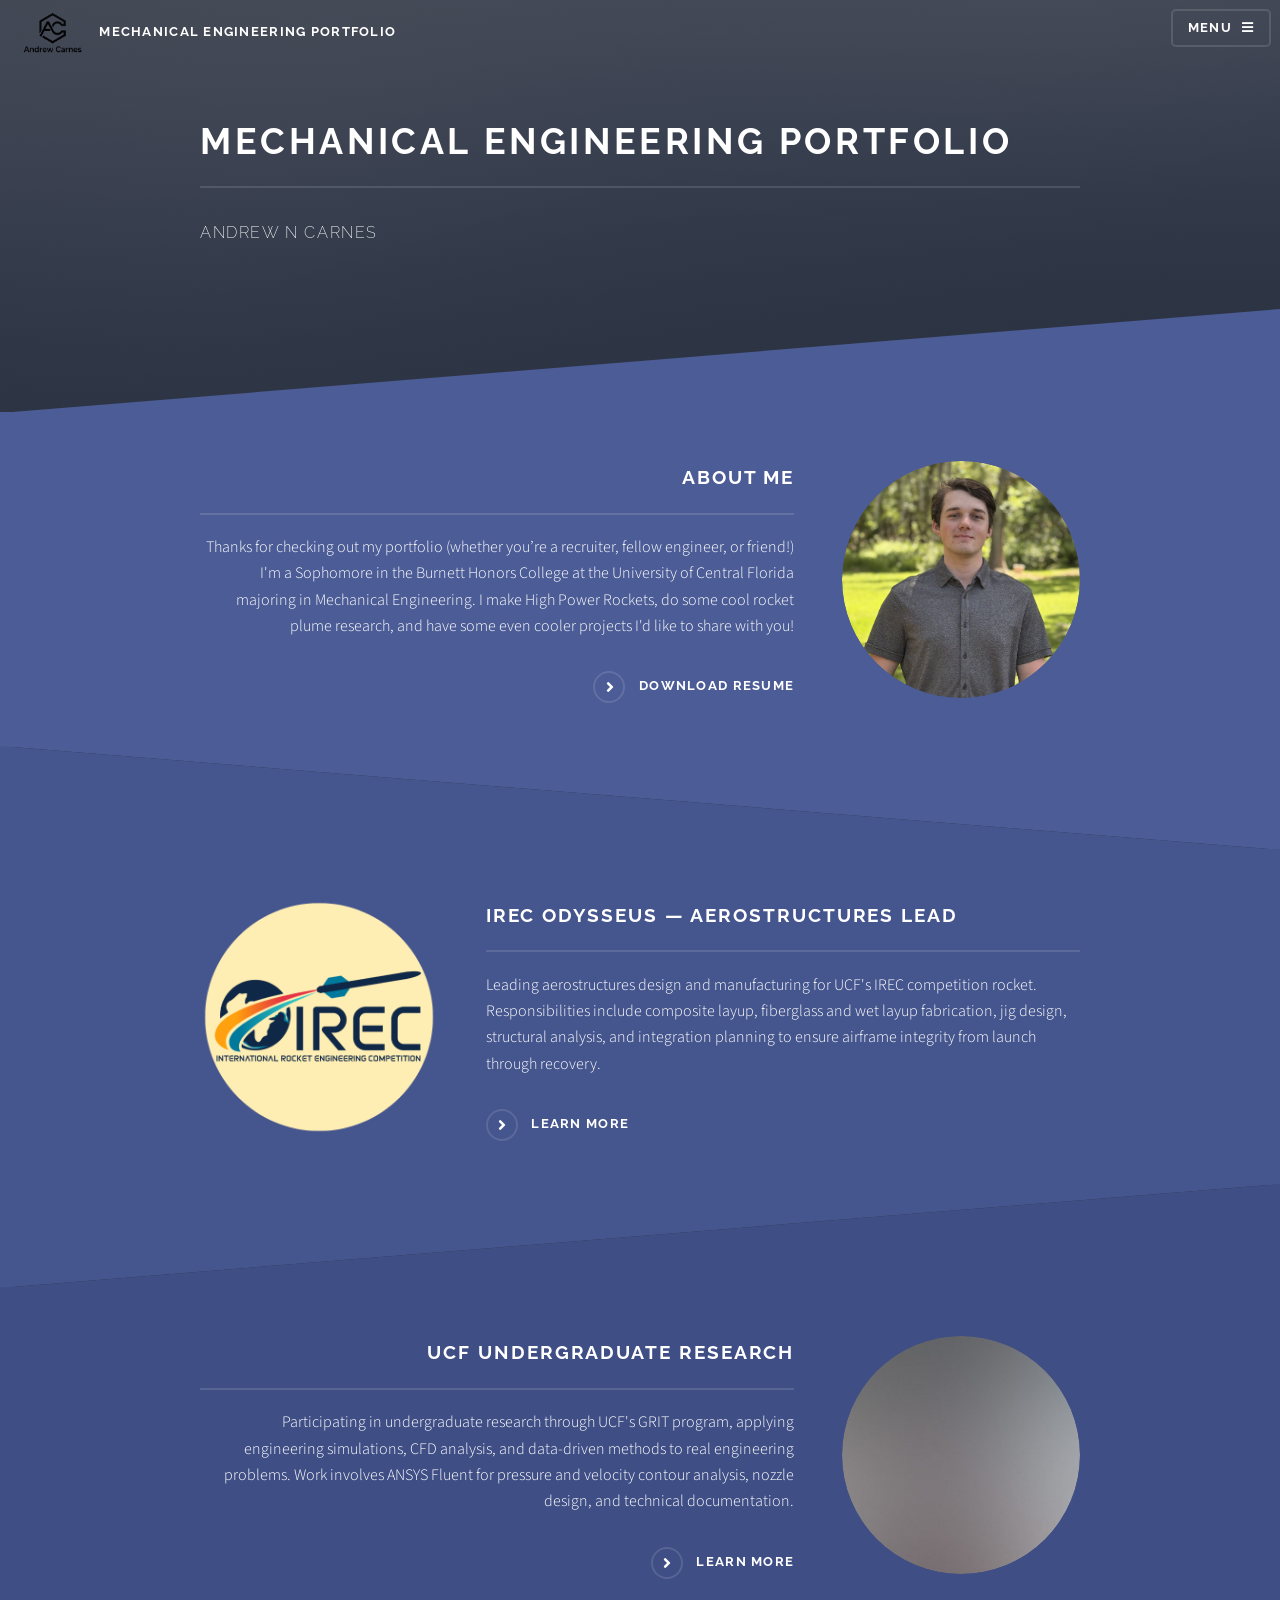
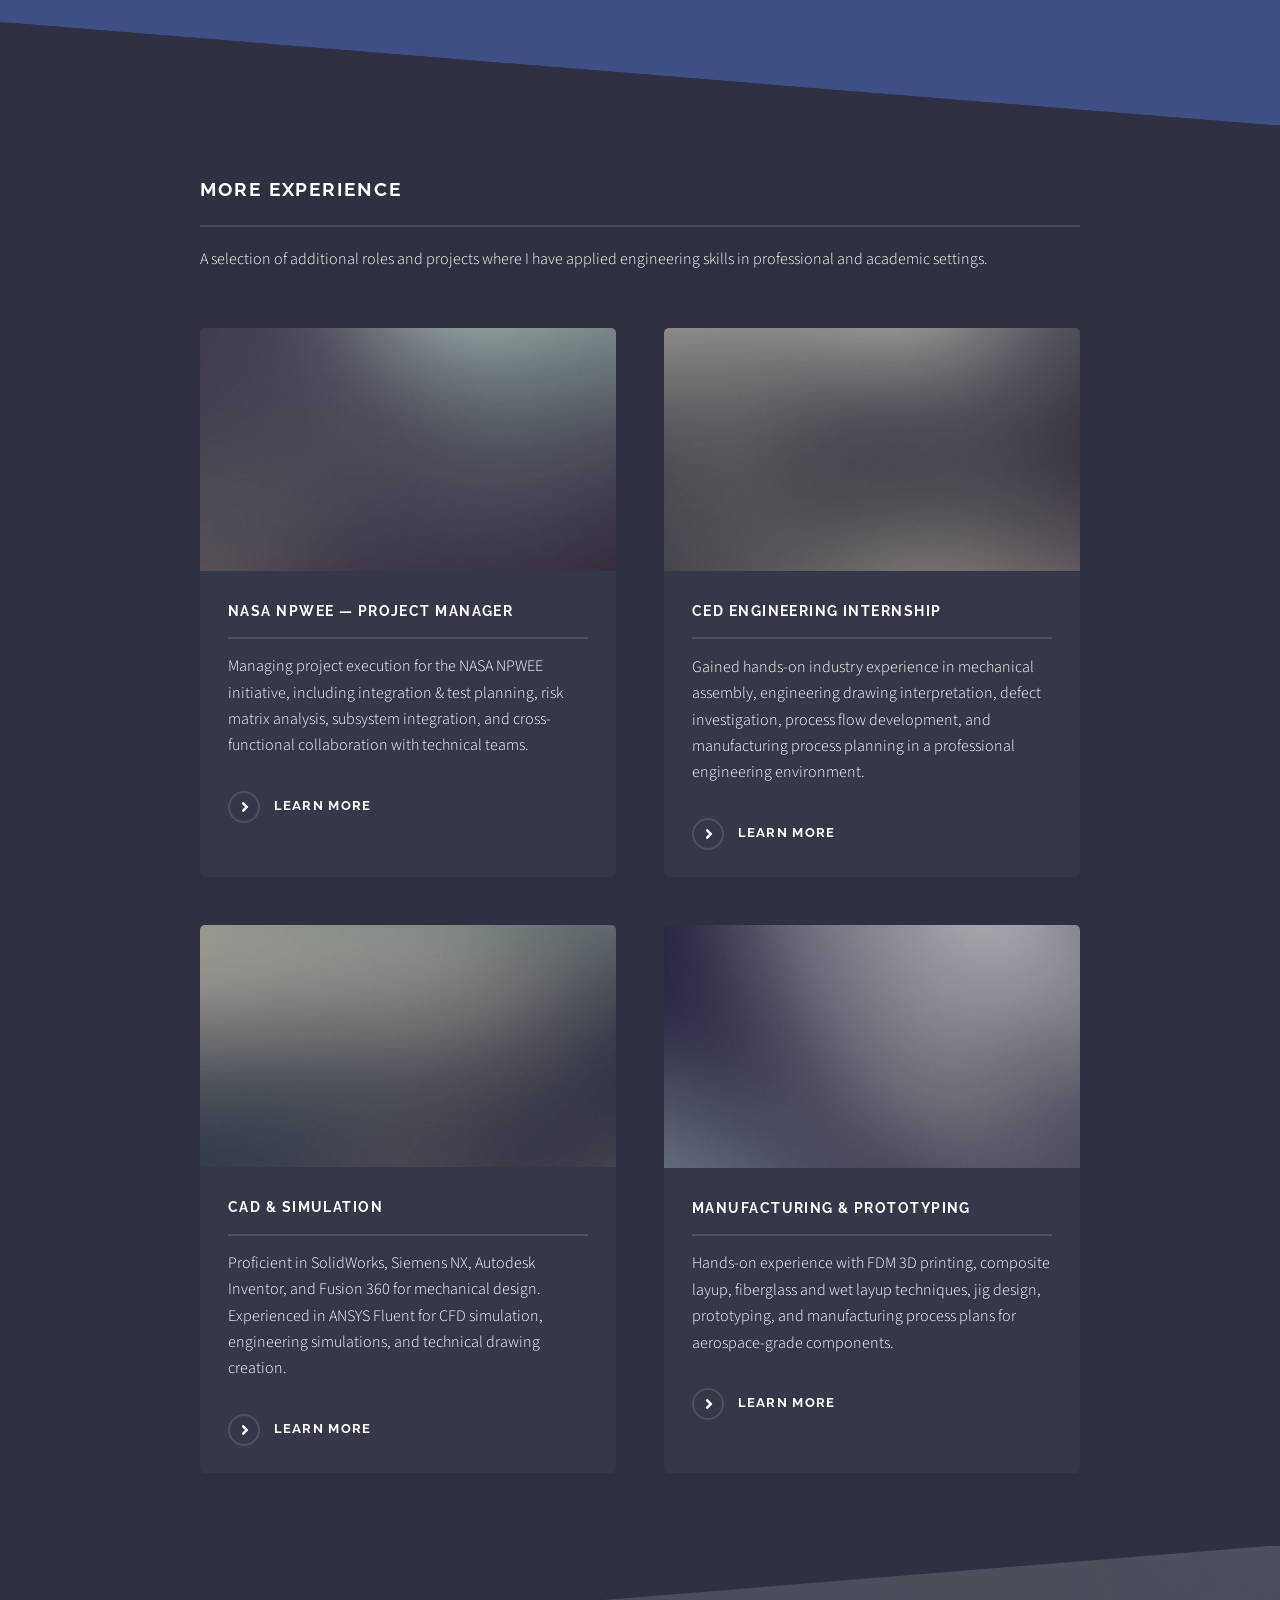
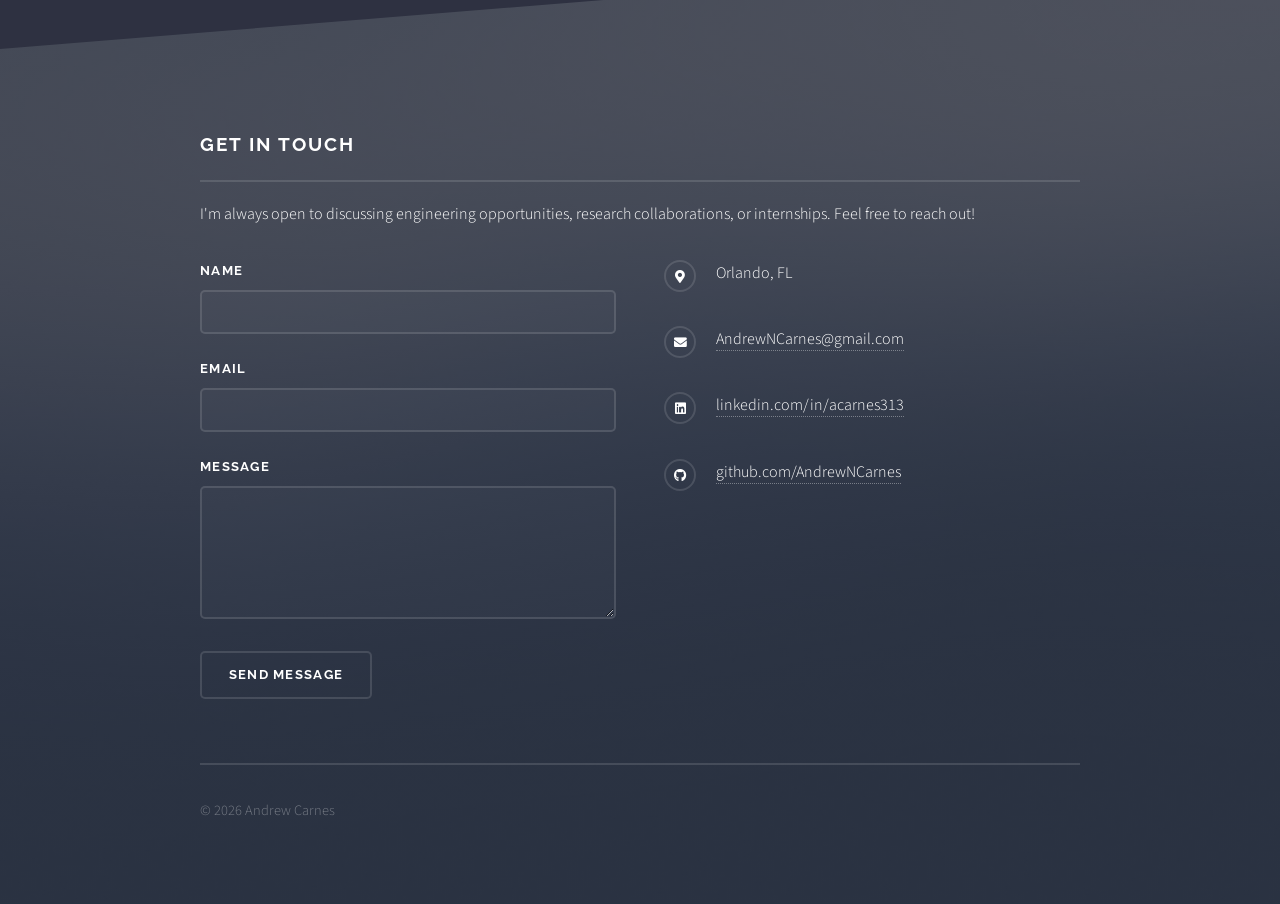
==== commit 9f5e6375: "General Update" ====
--- a/index.html
+++ b/index.html
@@ -18,7 +18,8 @@
 				<!-- Header -->
 					<header id="header" class="alt">
 						<h1>
-							<img src="images/andrewLogo-Photoroom.png" alt="Andrew Carnes" style="width: 65px; height: 65px; object-fit: contain; vertical-align: middle; margin-right: 10px;" />        <a href="/">Mechanical Engineering Portfolio</a>
+							<a href="index.html"><img src="images/andrewLogo-Photoroom.png" alt="Andrew Carnes" style="width: 65px; height: 65px; object-fit: contain; vertical-align: middle; margin-right: 10px;" /></a>
+							<a>Mechanical Engineering Portfolio</a>
 						</h1>
 						<nav>
 							<a href="#menu">Menu</a>
@@ -30,7 +31,7 @@
 						<div class="inner">
 							<h2>Menu</h2>
 							<ul class="links">
-								<li><a href="/">Home</a></li>
+								<li><a href="index.html">Home</a></li>
 								<li><a href="resume.html">Resume</a></li>
 							</ul>
 							<a href="#" class="close">Close</a>
@@ -55,7 +56,7 @@
 									<div class="content">
 										<h2 class="major">About Me</h2>
 										<p>Thanks for checking out my portfolio (whether you’re a recruiter, fellow engineer, or friend!) I'm a Sophomore in the Burnett Honors College at the University of Central Florida majoring in Mechanical Engineering. I make High Power Rockets, do some cool rocket plume research, and have some even cooler projects I'd like to share with you!</p>
-										<a href="resume.html" class="special">View Resume</a>
+										<a href="/assets/documents/Andrew_Carnes_Mechanical_Resume_2-21-26.pdf" class="special" target="_blank">Download Resume</a>
 									</div>
 								</div>
 							</section>
@@ -115,9 +116,7 @@
 											<a href="#" class="special">Learn more</a>
 										</article>
 									</section>
-									<ul class="actions">
-										<li><a href="/assets/documents/Andrew_Carnes_Mechanical_Resume_2-21-26.pdf" class="button">Download Full Resume</a></li>
-									</ul>
+
 								</div>
 							</section>
 
@@ -171,4 +170,4 @@
 
 	</body>
 
-</html>
+</html>
--- a/assets/css/custom.css
+++ b/assets/css/custom.css
@@ -22,4 +22,13 @@
     #header h1 a:last-child {
         display: none;
     }
+}
+
+body {
+    animation: pageFadeIn 0.5s ease;
+}
+
+@keyframes pageFadeIn {
+    from { opacity: 0; }
+    to { opacity: 1; }
 }
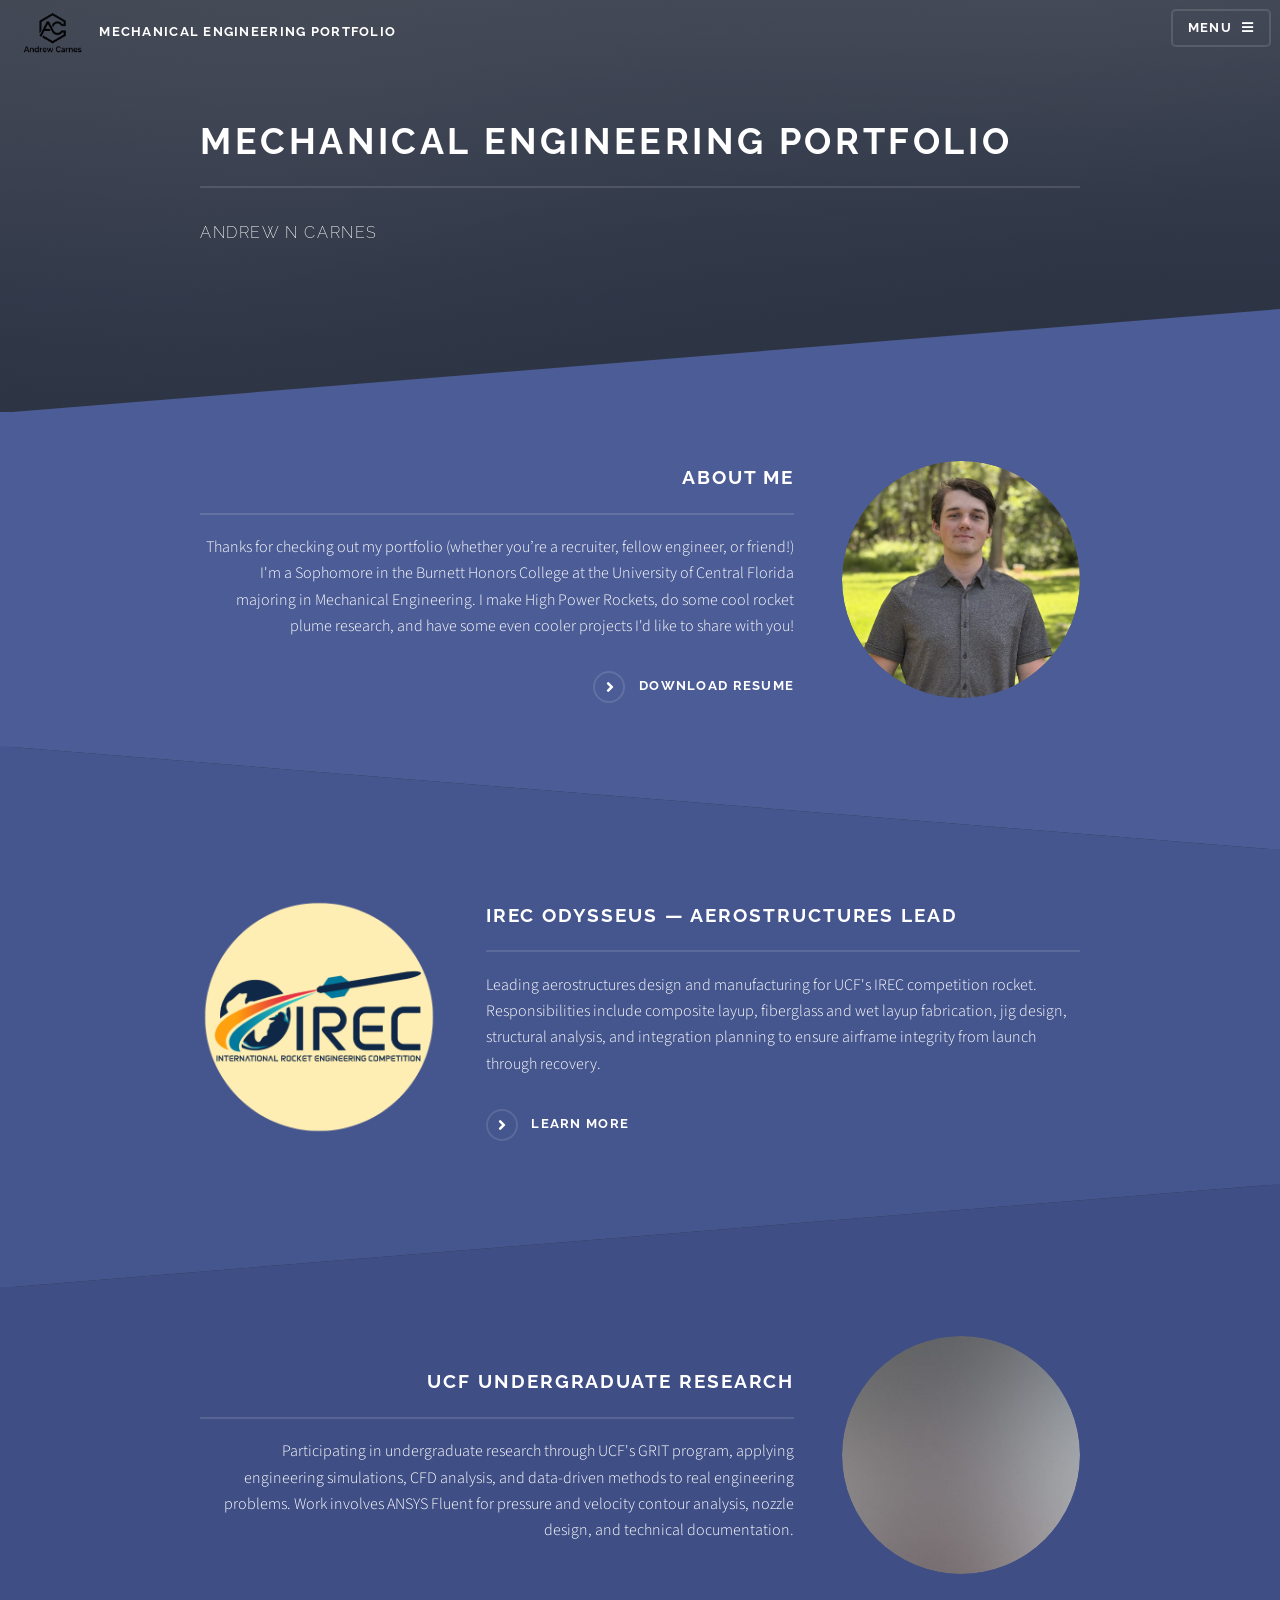
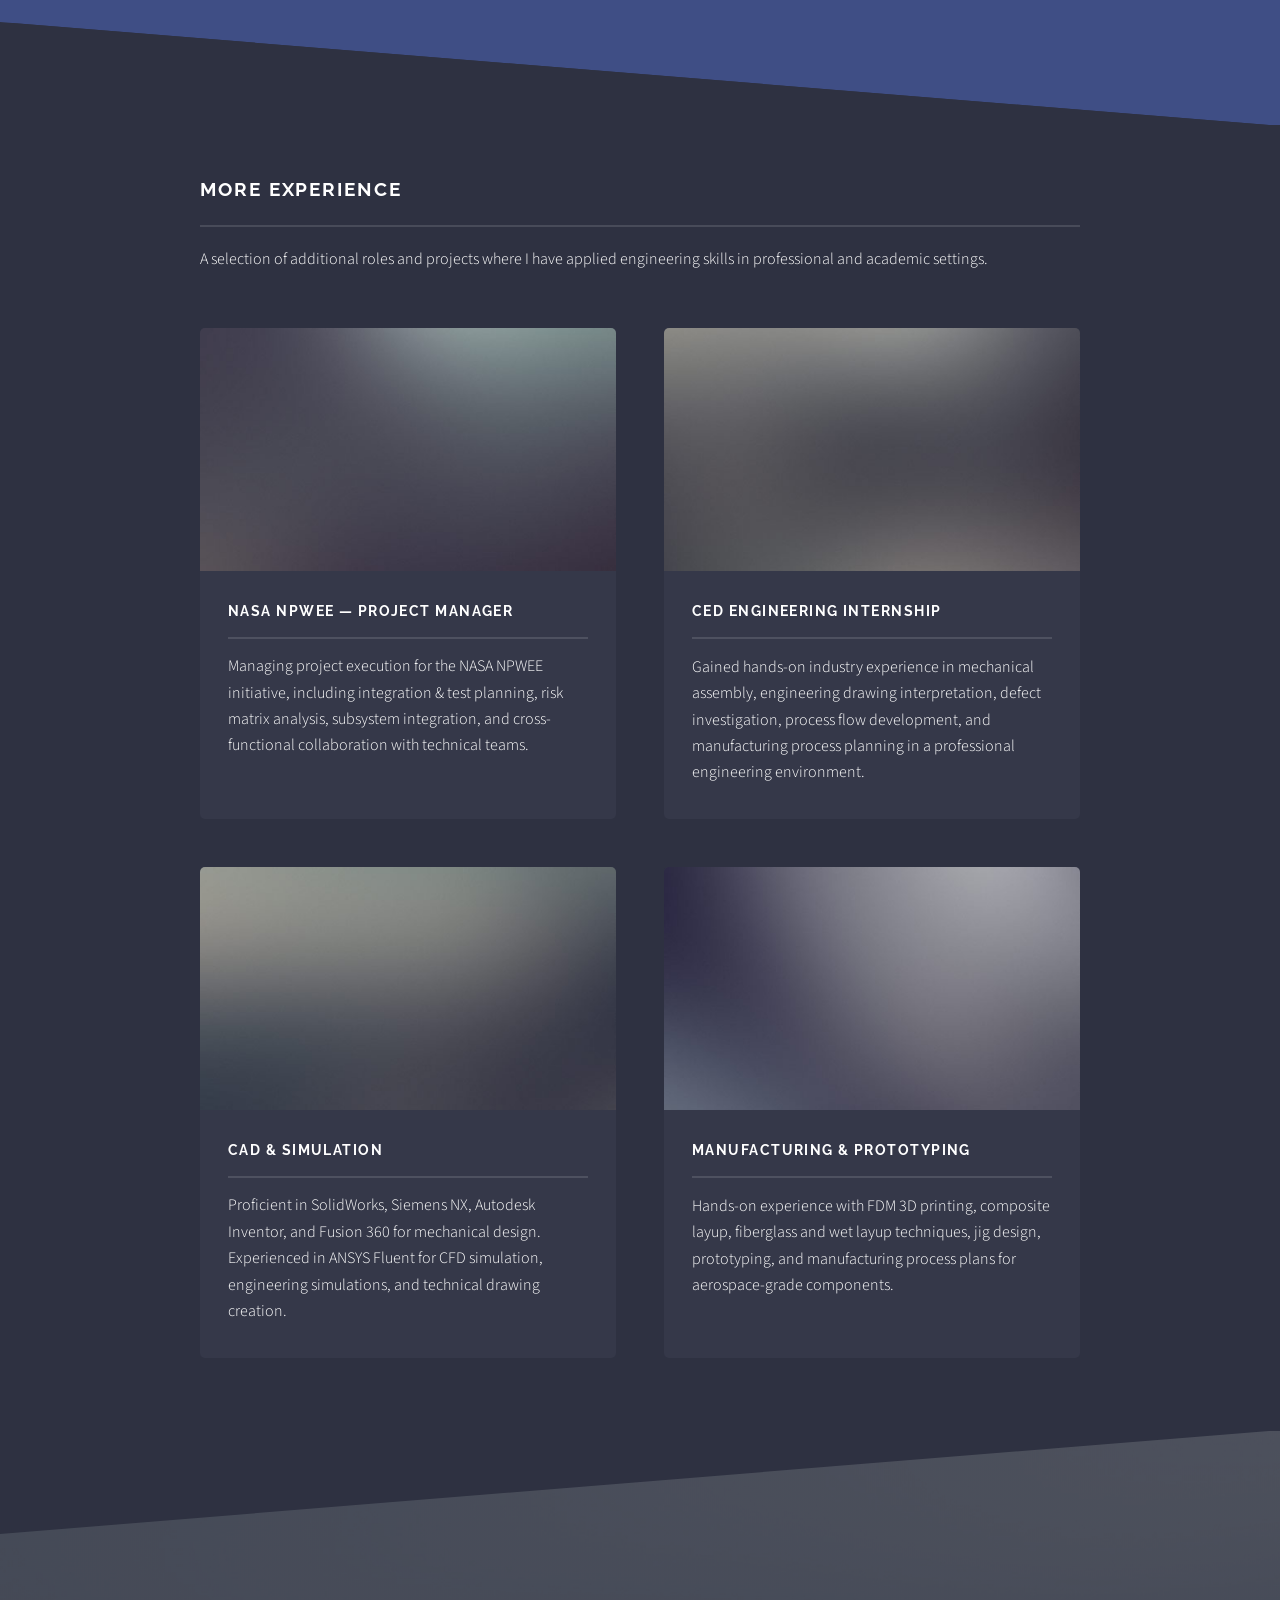
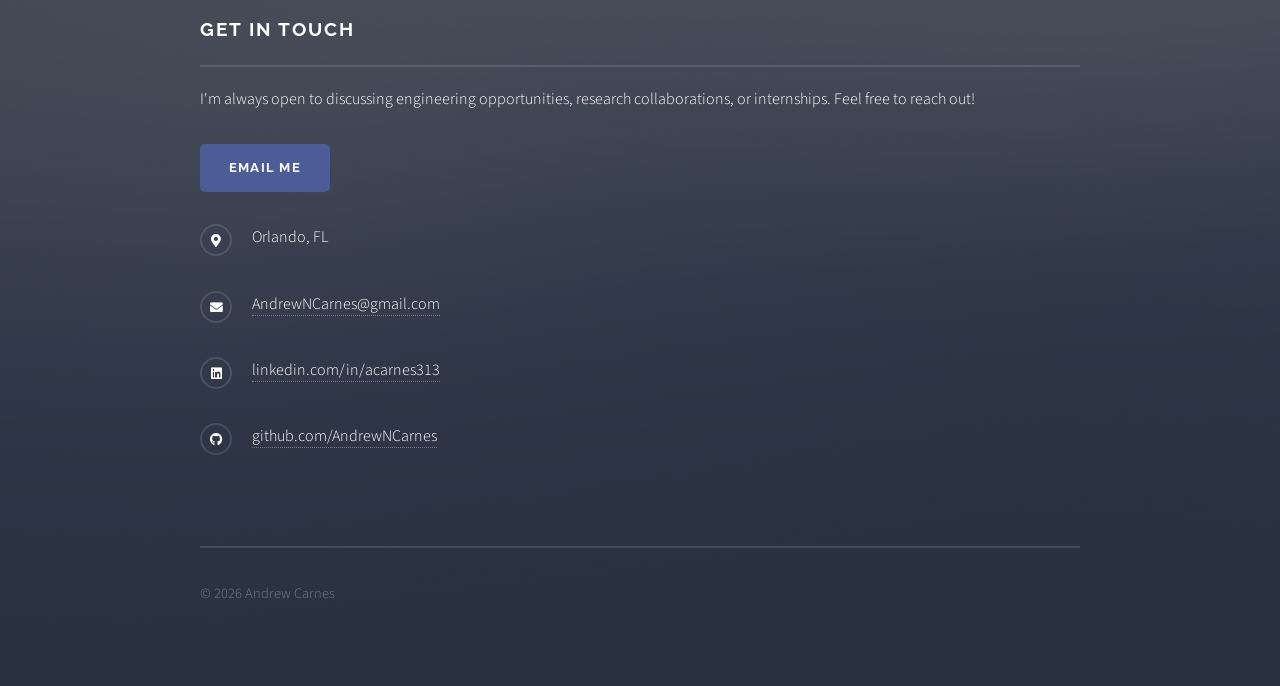
==== commit 996e6973: "Fix critical visitor-facing defects on portfolio site - Build out KXR.html from placeholder template" ====
--- a/index.html
+++ b/index.html
@@ -76,11 +76,10 @@
 						<!-- UCF GRIT Research -->
 							<section id="three" class="wrapper spotlight style3">
 								<div class="inner">
-									<a href="#" class="image"><img src="images/pic03.jpg" alt="" /></a>
+									<span class="image"><img src="images/pic03.jpg" alt="ANSYS Fluent CFD analysis of a rocket nozzle plume" /></span>
 									<div class="content">
 										<h2 class="major">UCF Undergraduate Research</h2>
 										<p>Participating in undergraduate research through UCF's GRIT program, applying engineering simulations, CFD analysis, and data-driven methods to real engineering problems. Work involves ANSYS Fluent for pressure and velocity contour analysis, nozzle design, and technical documentation.</p>
-										<a href="#" class="special">Learn more</a>
 									</div>
 								</div>
 							</section>
@@ -92,28 +91,24 @@
 									<p>A selection of additional roles and projects where I have applied engineering skills in professional and academic settings.</p>
 									<section class="features">
 										<article>
-											<a href="#" class="image"><img src="images/pic04.jpg" alt="" /></a>
+											<span class="image"><img src="images/pic04.jpg" alt="NASA L'SPACE proposal project work" /></span>
 											<h3 class="major">NASA NPWEE — Project Manager</h3>
 											<p>Managing project execution for the NASA NPWEE initiative, including integration &amp; test planning, risk matrix analysis, subsystem integration, and cross-functional collaboration with technical teams.</p>
-											<a href="#" class="special">Learn more</a>
 										</article>
 										<article>
-											<a href="#" class="image"><img src="images/pic05.jpg" alt="" /></a>
+											<span class="image"><img src="images/pic05.jpg" alt="Mechanical engineering internship work at CED" /></span>
 											<h3 class="major">CED Engineering Internship</h3>
 											<p>Gained hands-on industry experience in mechanical assembly, engineering drawing interpretation, defect investigation, process flow development, and manufacturing process planning in a professional engineering environment.</p>
-											<a href="#" class="special">Learn more</a>
 										</article>
 										<article>
-											<a href="#" class="image"><img src="images/pic06.jpg" alt="" /></a>
+											<span class="image"><img src="images/pic06.jpg" alt="CAD and simulation modeling" /></span>
 											<h3 class="major">CAD &amp; Simulation</h3>
 											<p>Proficient in SolidWorks, Siemens NX, Autodesk Inventor, and Fusion 360 for mechanical design. Experienced in ANSYS Fluent for CFD simulation, engineering simulations, and technical drawing creation.</p>
-											<a href="#" class="special">Learn more</a>
 										</article>
 										<article>
-											<a href="#" class="image"><img src="images/pic07.jpg" alt="" /></a>
+											<span class="image"><img src="images/pic07.jpg" alt="Composite layup and prototyping" /></span>
 											<h3 class="major">Manufacturing &amp; Prototyping</h3>
 											<p>Hands-on experience with FDM 3D printing, composite layup, fiberglass and wet layup techniques, jig design, prototyping, and manufacturing process plans for aerospace-grade components.</p>
-											<a href="#" class="special">Learn more</a>
 										</article>
 									</section>
 
@@ -127,25 +122,9 @@
 						<div class="inner">
 							<h2 class="major">Get in touch</h2>
 							<p>I'm always open to discussing engineering opportunities, research collaborations, or internships. Feel free to reach out!</p>
-							<form method="post" action="#">
-								<div class="fields">
-									<div class="field">
-										<label for="name">Name</label>
-										<input type="text" name="name" id="name" />
-									</div>
-									<div class="field">
-										<label for="email">Email</label>
-										<input type="email" name="email" id="email" />
-									</div>
-									<div class="field">
-										<label for="message">Message</label>
-										<textarea name="message" id="message" rows="4"></textarea>
-									</div>
-								</div>
-								<ul class="actions">
-									<li><input type="submit" value="Send Message" /></li>
-								</ul>
-							</form>
+							<ul class="actions">
+								<li><a href="mailto:AndrewNCarnes@gmail.com" class="button primary">Email Me</a></li>
+							</ul>
 							<ul class="contact">
 								<li class="icon solid fa-map-marker-alt">Orlando, FL</li>
 								<li class="icon solid fa-envelope"><a href="mailto:AndrewNCarnes@gmail.com">AndrewNCarnes@gmail.com</a></li>
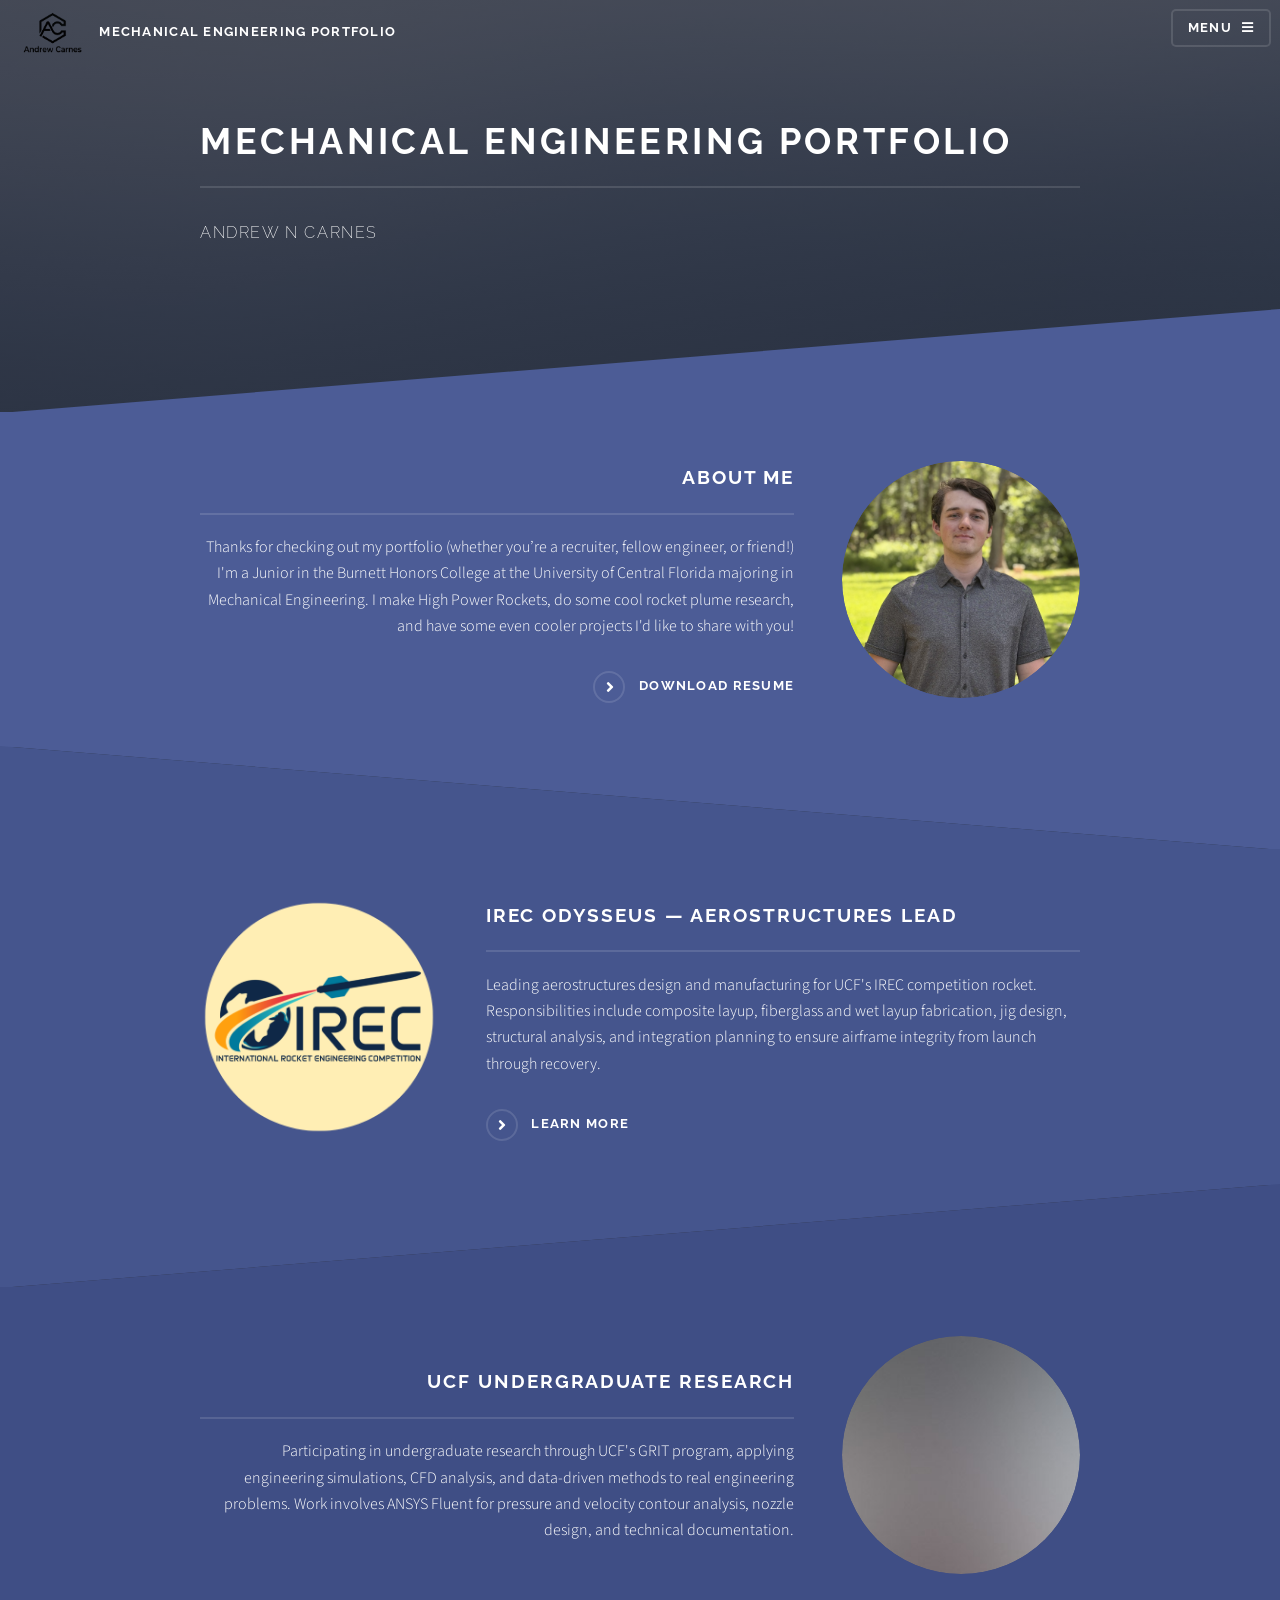
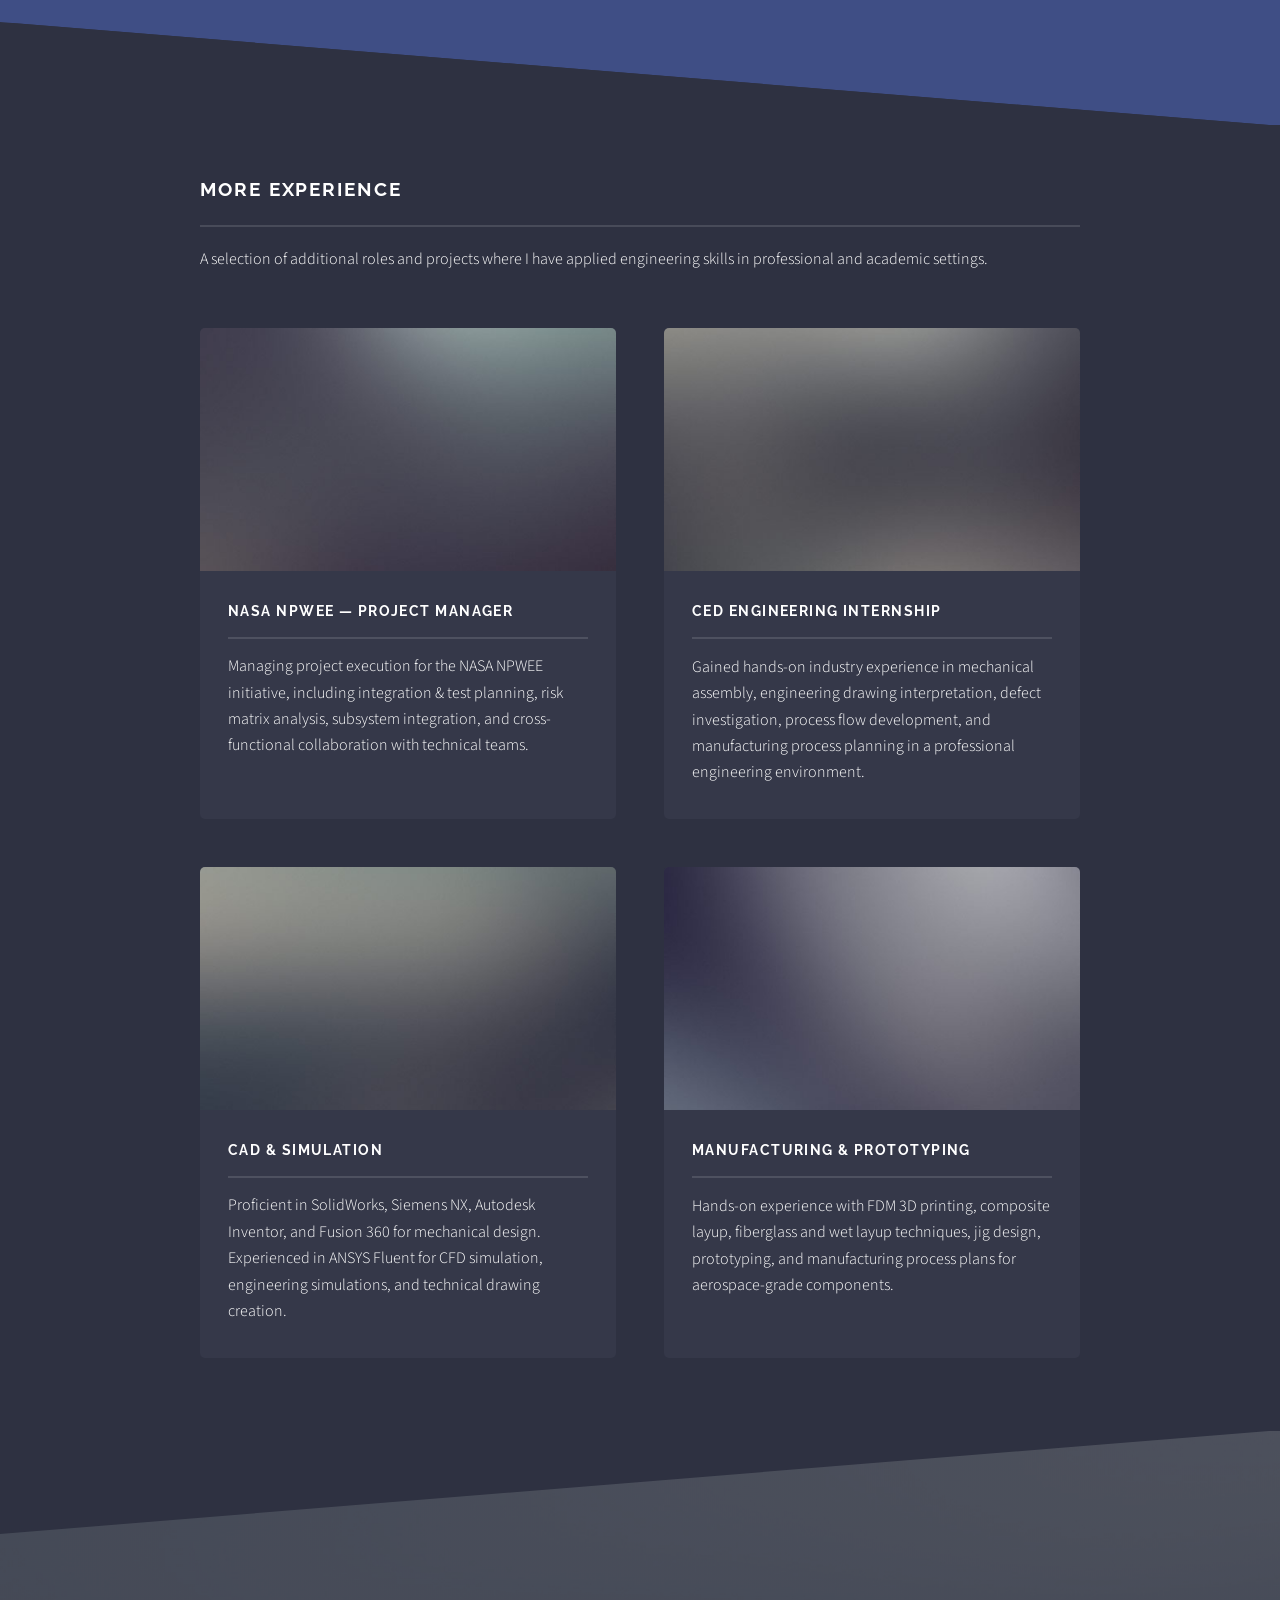
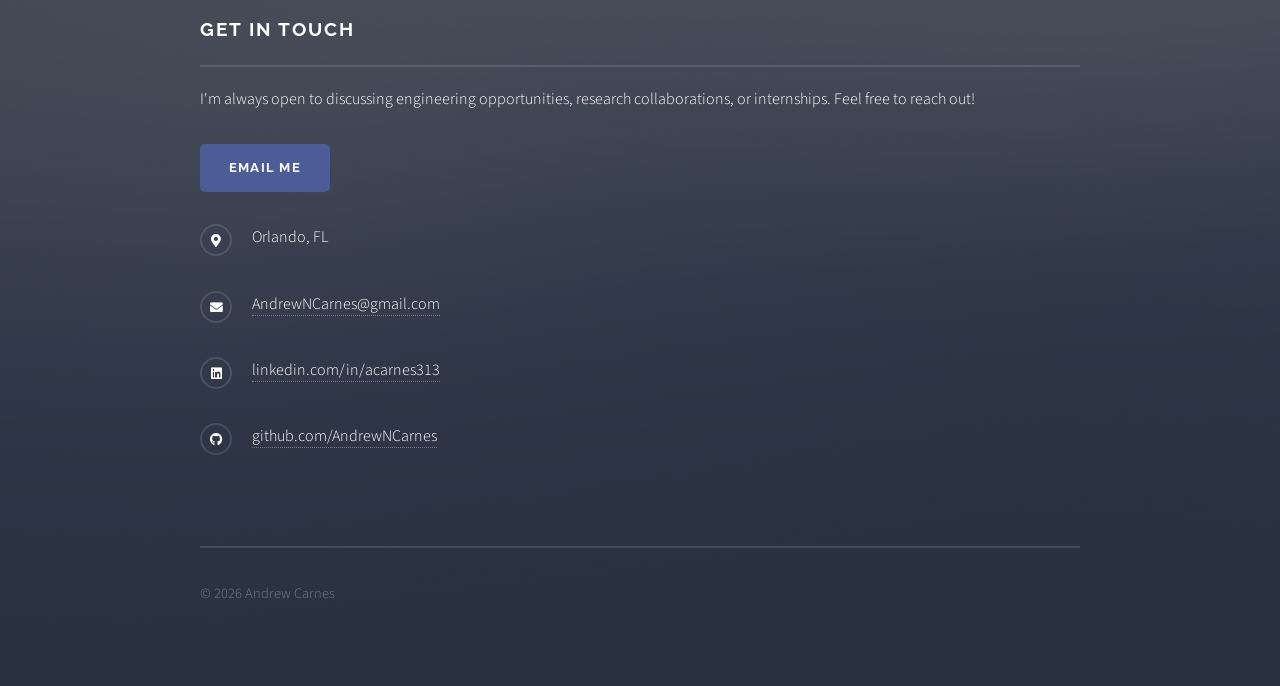
==== commit ad8c9528: "Update academic status from Sophomore to Junior" ====
--- a/index.html
+++ b/index.html
@@ -55,7 +55,7 @@
 									<a class="image"><img src="images/andrewHeadshot.jpg" alt="" /></a>
 									<div class="content">
 										<h2 class="major">About Me</h2>
-										<p>Thanks for checking out my portfolio (whether you’re a recruiter, fellow engineer, or friend!) I'm a Sophomore in the Burnett Honors College at the University of Central Florida majoring in Mechanical Engineering. I make High Power Rockets, do some cool rocket plume research, and have some even cooler projects I'd like to share with you!</p>
+										<p>Thanks for checking out my portfolio (whether you’re a recruiter, fellow engineer, or friend!) I'm a Junior in the Burnett Honors College at the University of Central Florida majoring in Mechanical Engineering. I make High Power Rockets, do some cool rocket plume research, and have some even cooler projects I'd like to share with you!</p>
 										<a href="/assets/documents/Andrew_Carnes_Mechanical_Resume_2-21-26.pdf" class="special" target="_blank">Download Resume</a>
 									</div>
 								</div>
@@ -149,4 +149,4 @@
 
 	</body>
 
-</html>+</html>
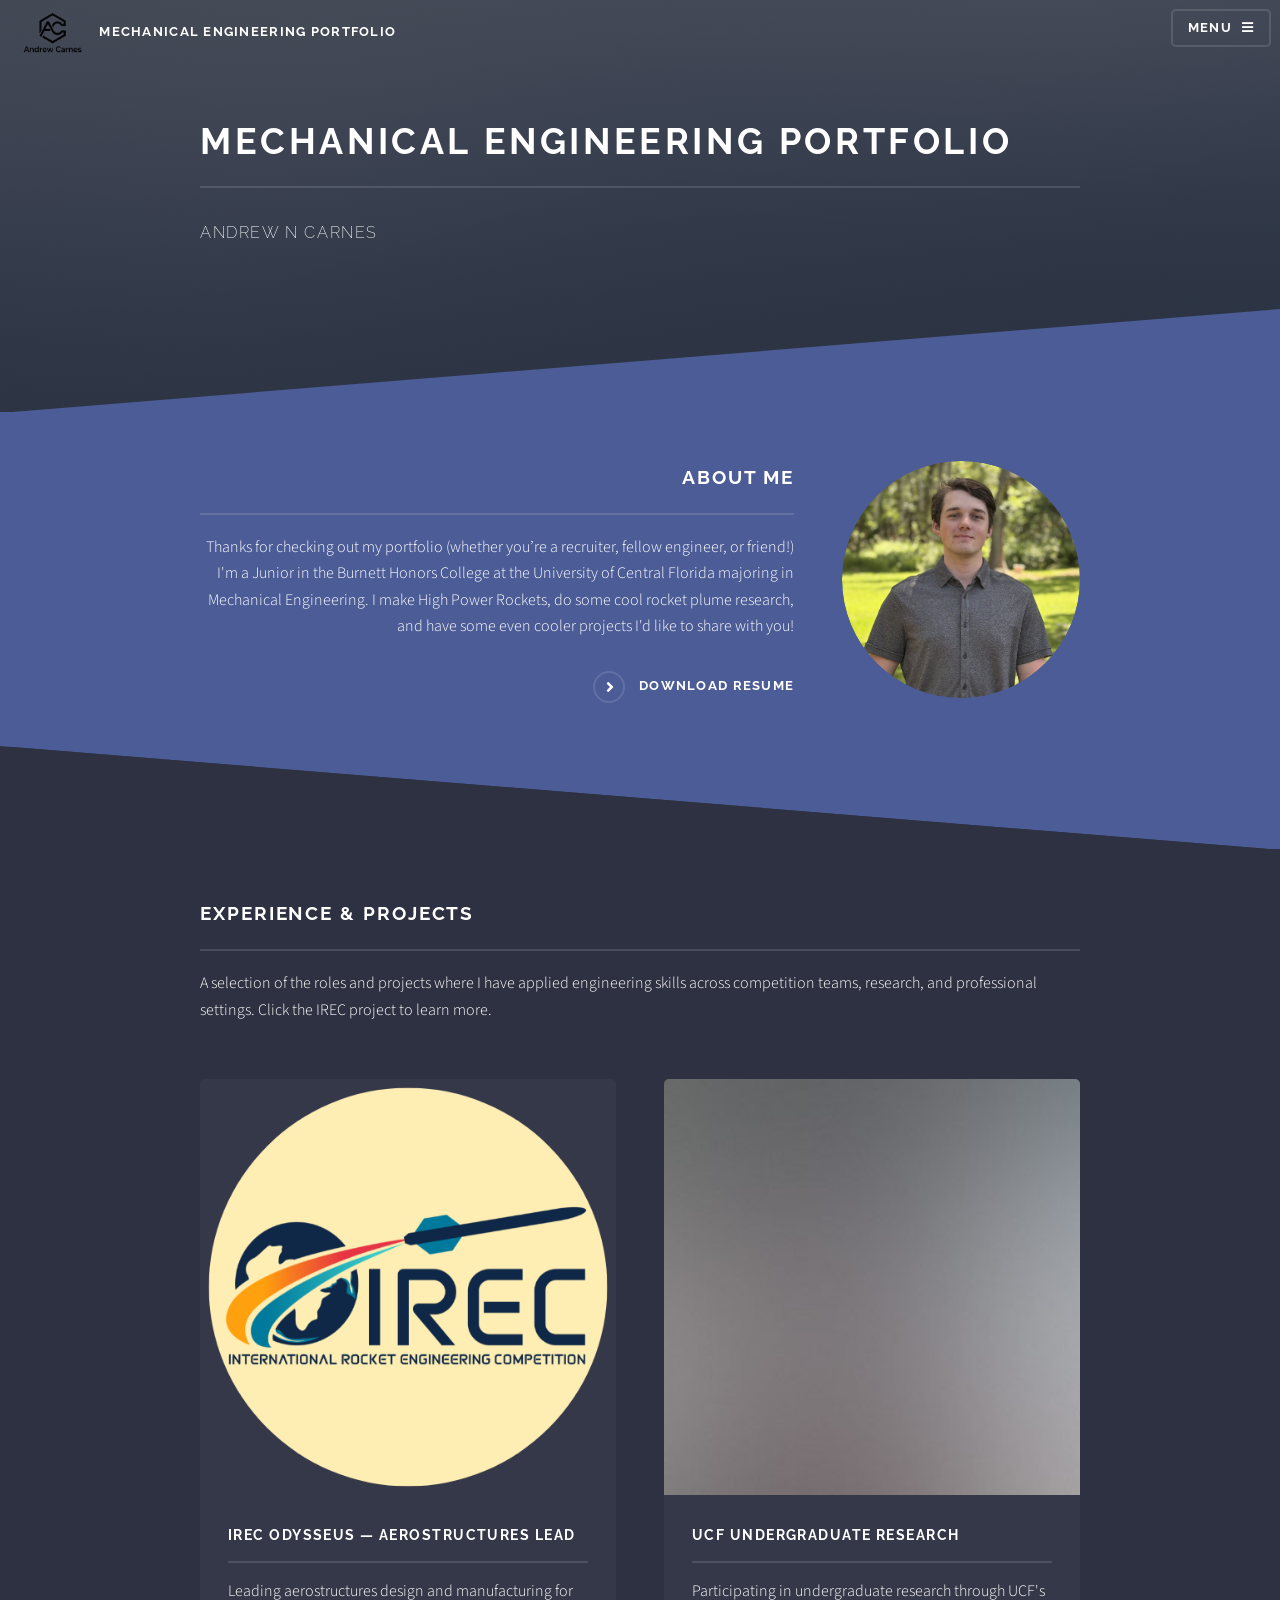
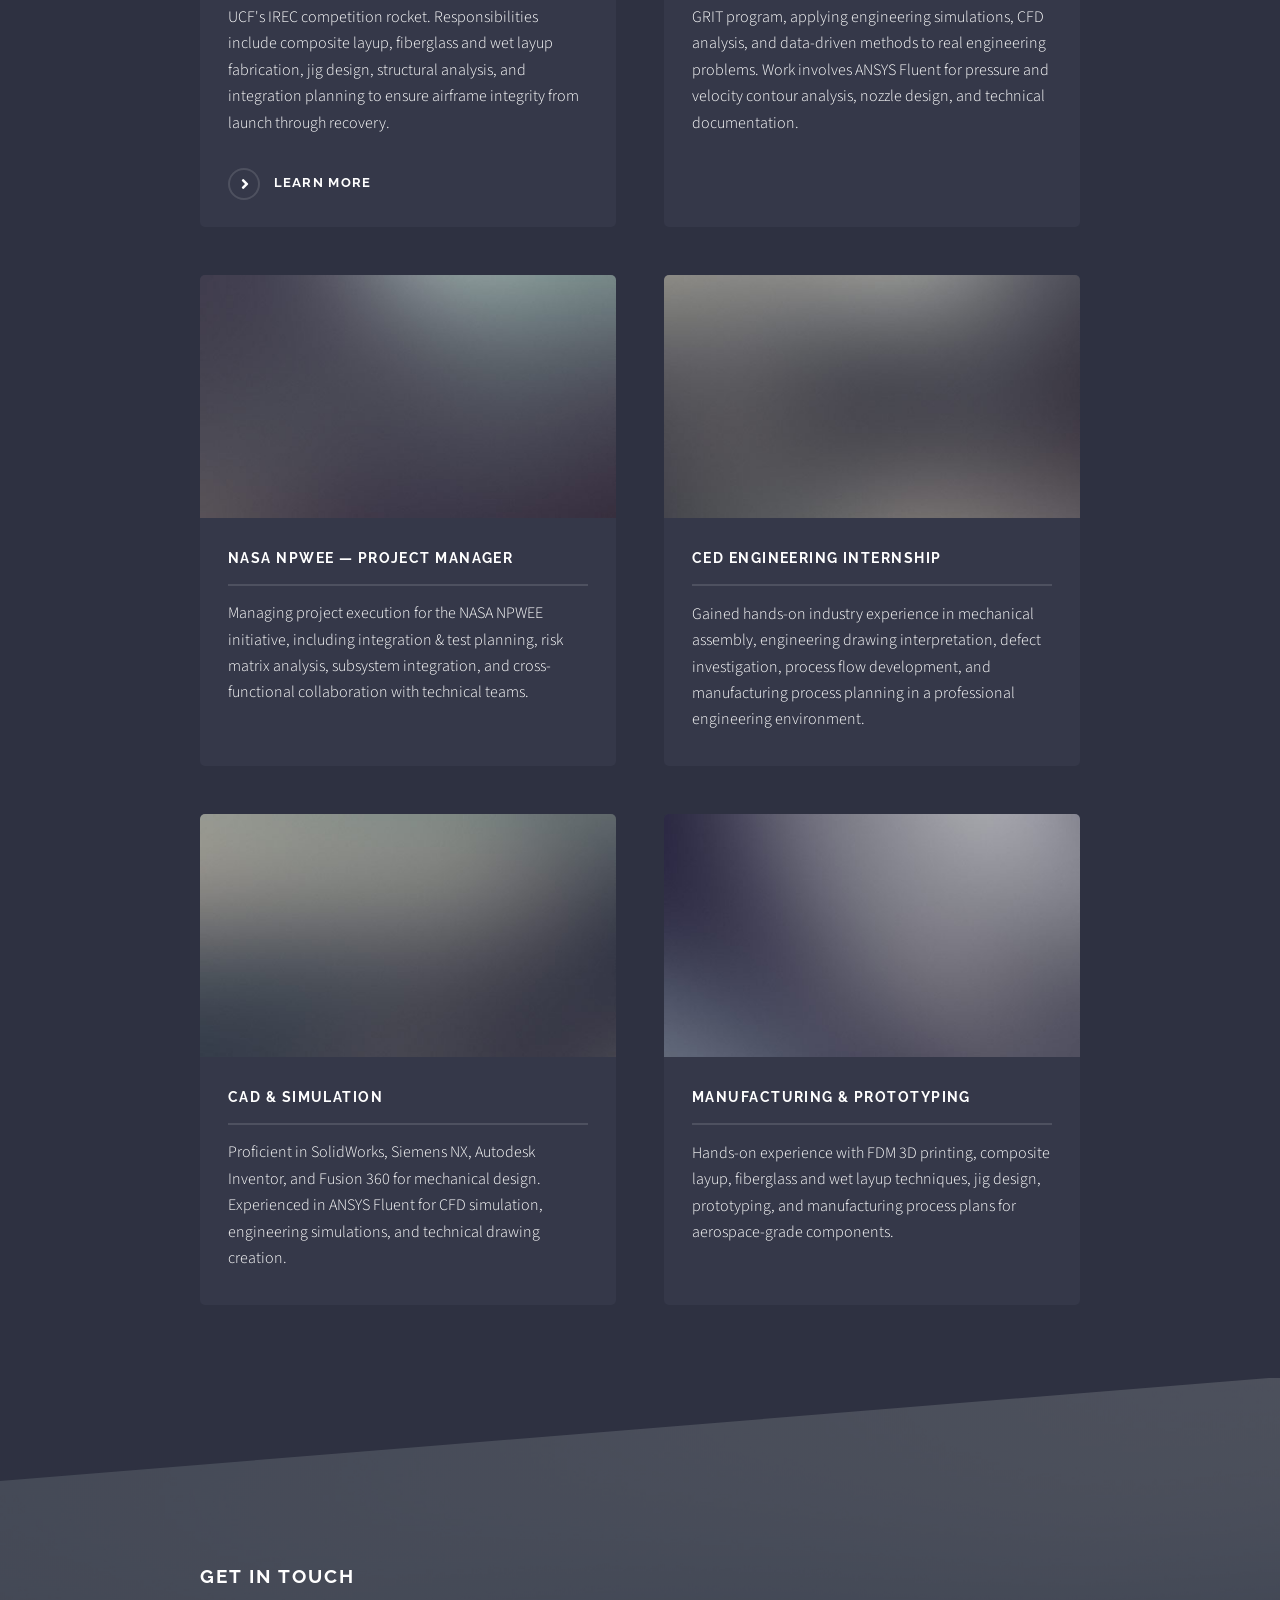
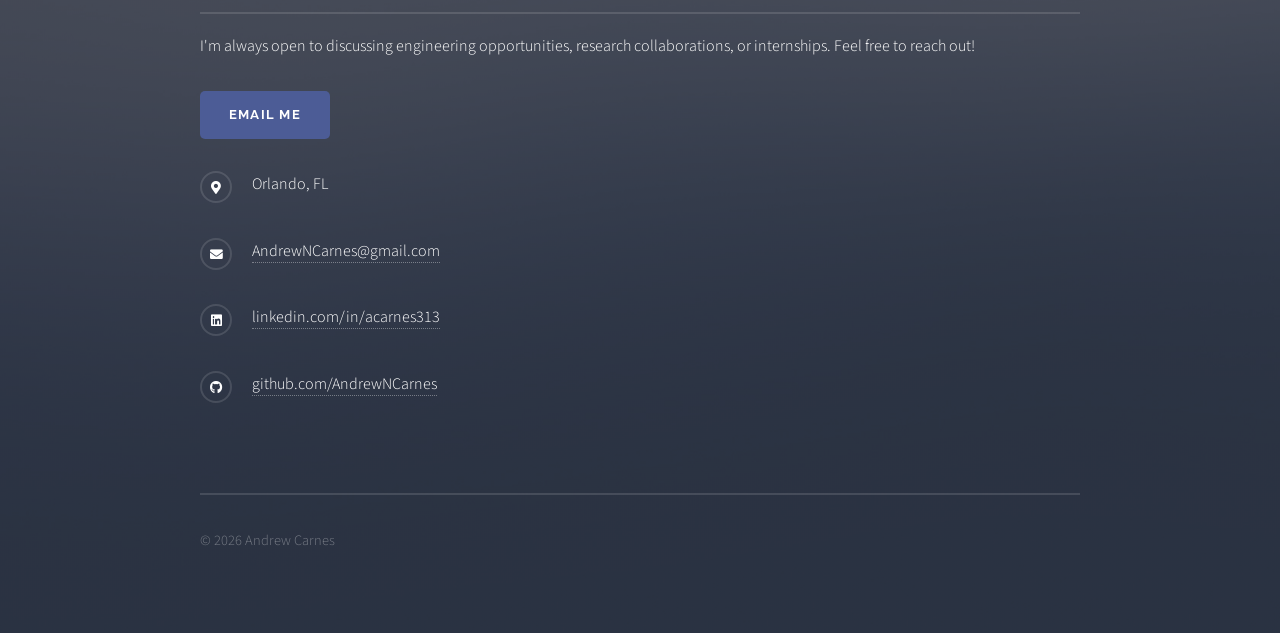
==== commit b154bc01: "Simplify home page into a single uniform card grid Replace the alternating "spotlight" blocks for IR" ====
--- a/index.html
+++ b/index.html
@@ -61,35 +61,23 @@
 								</div>
 							</section>
 
-						<!-- IREC Rocketry -->
-							<section id="two" class="wrapper alt spotlight style2">
+						<!-- Experience & Projects -->
+							<section id="two" class="wrapper alt style1">
 								<div class="inner">
-									<a href="KXR.html" class="image"><img src="images/IRECLogo.png" alt="" /></a>
-									<div class="content">
-										<h2 class="major">IREC Odysseus — Aerostructures Lead</h2>
-										<p>Leading aerostructures design and manufacturing for UCF's IREC competition rocket. Responsibilities include composite layup, fiberglass and wet layup fabrication, jig design, structural analysis, and integration planning to ensure airframe integrity from launch through recovery.</p>
-										<a href="KXR.html" class="special">Learn more</a>
-									</div>
-								</div>
-							</section>
-
-						<!-- UCF GRIT Research -->
-							<section id="three" class="wrapper spotlight style3">
-								<div class="inner">
-									<span class="image"><img src="images/pic03.jpg" alt="ANSYS Fluent CFD analysis of a rocket nozzle plume" /></span>
-									<div class="content">
-										<h2 class="major">UCF Undergraduate Research</h2>
-										<p>Participating in undergraduate research through UCF's GRIT program, applying engineering simulations, CFD analysis, and data-driven methods to real engineering problems. Work involves ANSYS Fluent for pressure and velocity contour analysis, nozzle design, and technical documentation.</p>
-									</div>
-								</div>
-							</section>
-
-						<!-- Projects Grid -->
-							<section id="four" class="wrapper alt style1">
-								<div class="inner">
-									<h2 class="major">More Experience</h2>
-									<p>A selection of additional roles and projects where I have applied engineering skills in professional and academic settings.</p>
+									<h2 class="major">Experience &amp; Projects</h2>
+									<p>A selection of the roles and projects where I have applied engineering skills across competition teams, research, and professional settings. Click the IREC project to learn more.</p>
 									<section class="features">
+										<article>
+											<a href="KXR.html" class="image"><img src="images/IRECLogo.png" alt="Knights Experimental Rocketry IREC Odysseus" /></a>
+											<h3 class="major">IREC Odysseus — Aerostructures Lead</h3>
+											<p>Leading aerostructures design and manufacturing for UCF's IREC competition rocket. Responsibilities include composite layup, fiberglass and wet layup fabrication, jig design, structural analysis, and integration planning to ensure airframe integrity from launch through recovery.</p>
+											<a href="KXR.html" class="special">Learn more</a>
+										</article>
+										<article>
+											<span class="image"><img src="images/pic03.jpg" alt="ANSYS Fluent CFD analysis of a rocket nozzle plume" /></span>
+											<h3 class="major">UCF Undergraduate Research</h3>
+											<p>Participating in undergraduate research through UCF's GRIT program, applying engineering simulations, CFD analysis, and data-driven methods to real engineering problems. Work involves ANSYS Fluent for pressure and velocity contour analysis, nozzle design, and technical documentation.</p>
+										</article>
 										<article>
 											<span class="image"><img src="images/pic04.jpg" alt="NASA L'SPACE proposal project work" /></span>
 											<h3 class="major">NASA NPWEE — Project Manager</h3>
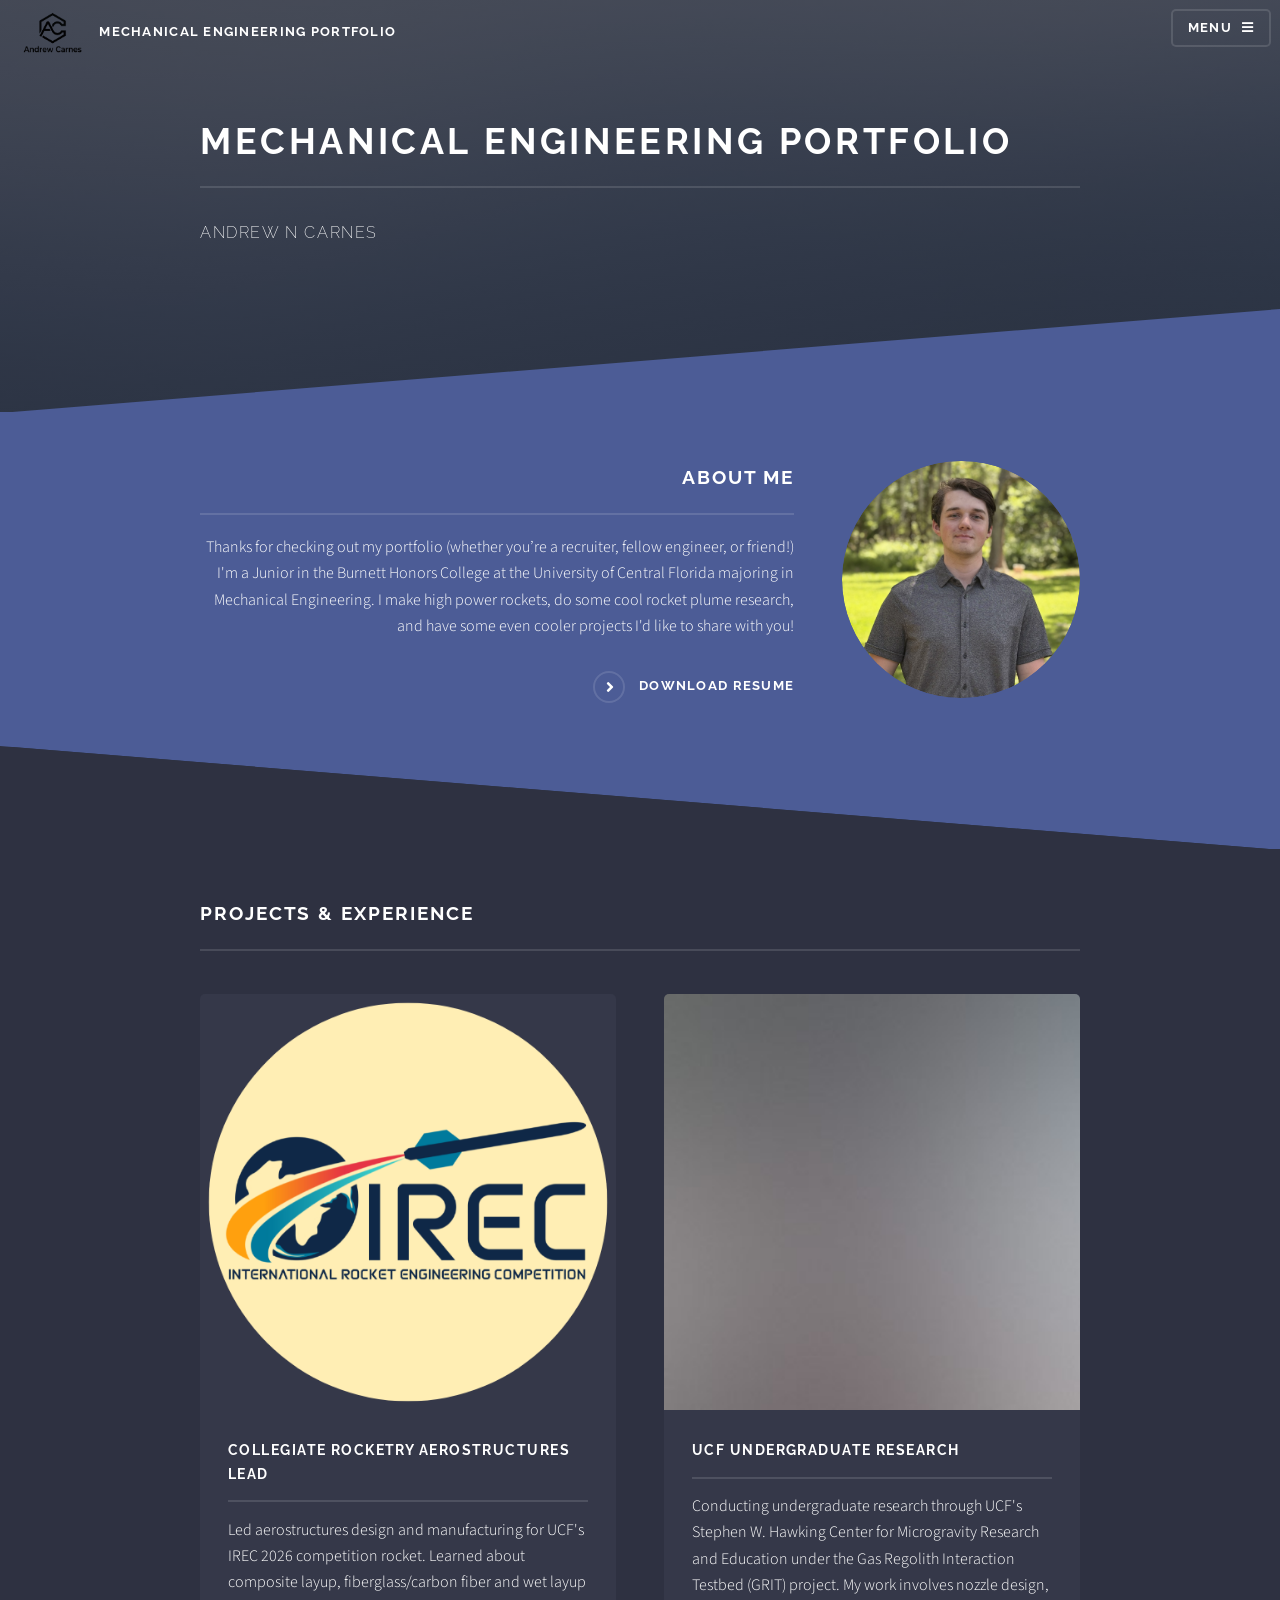
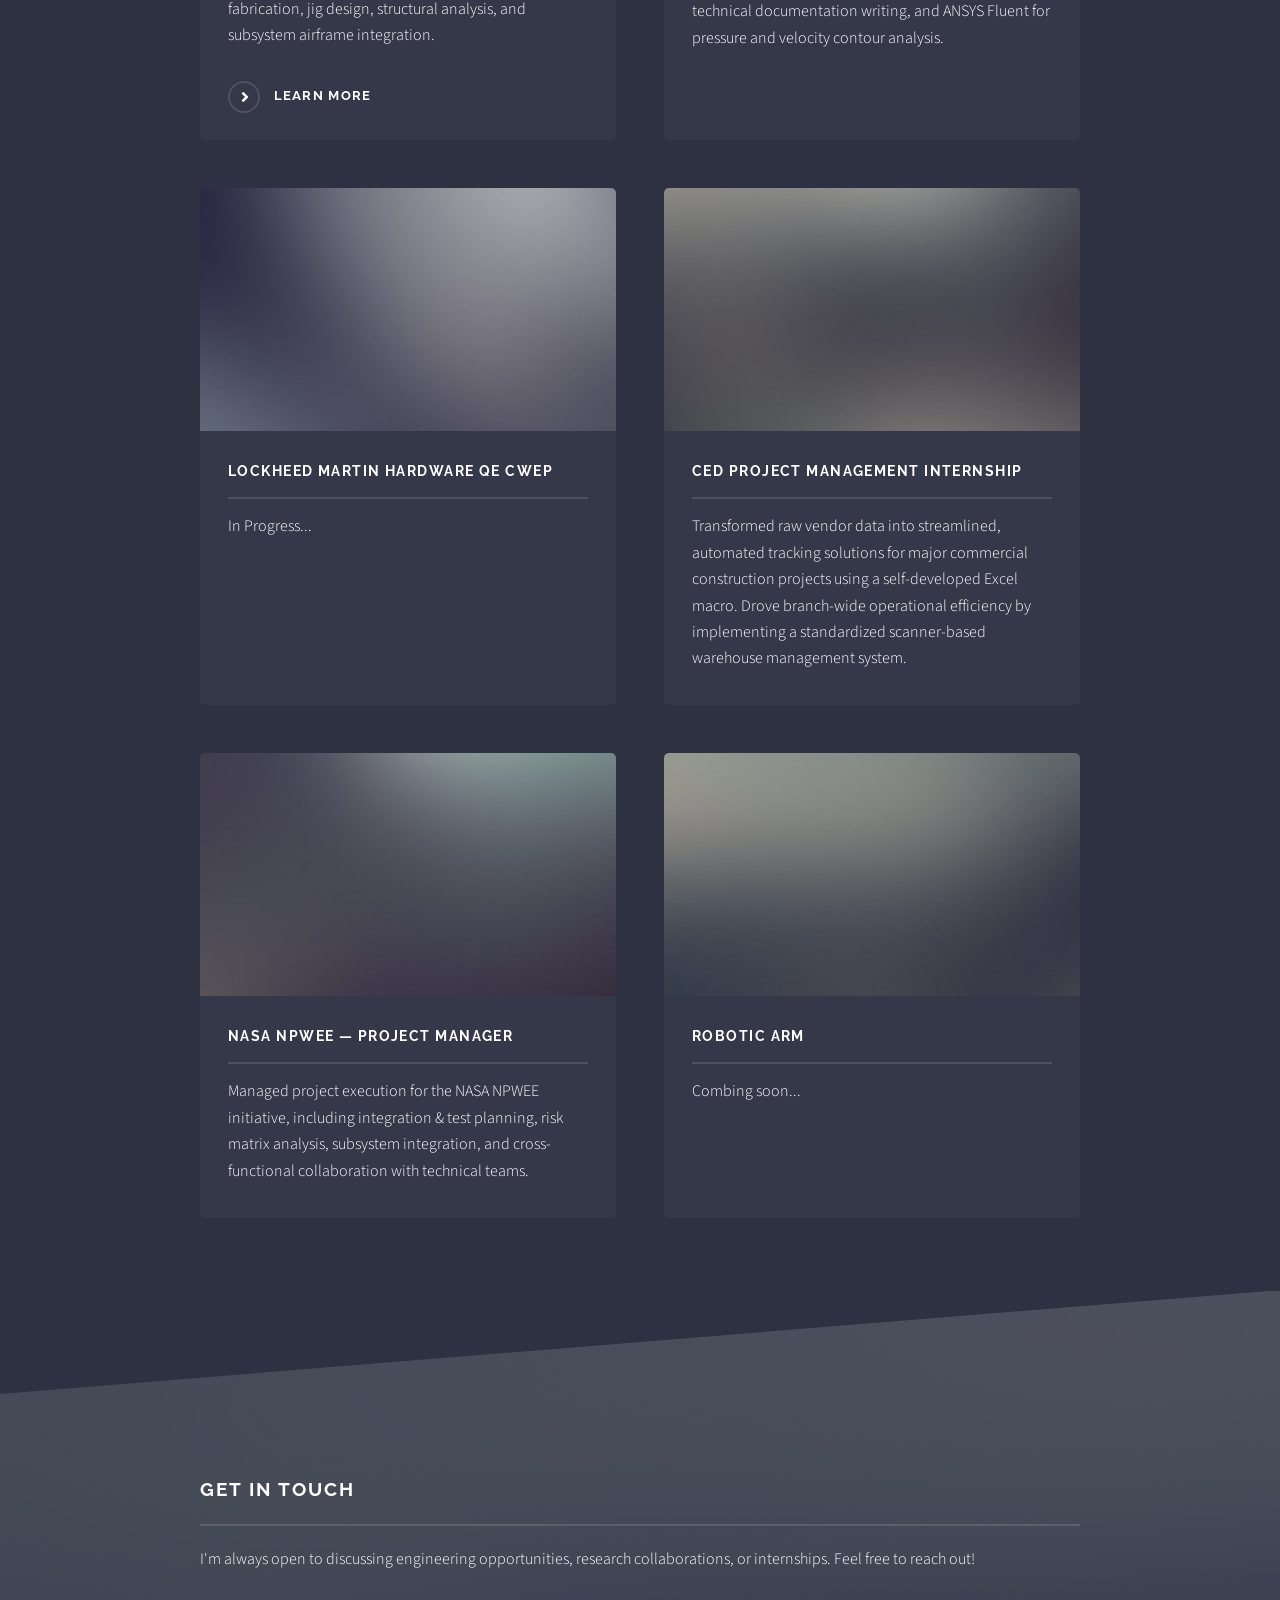
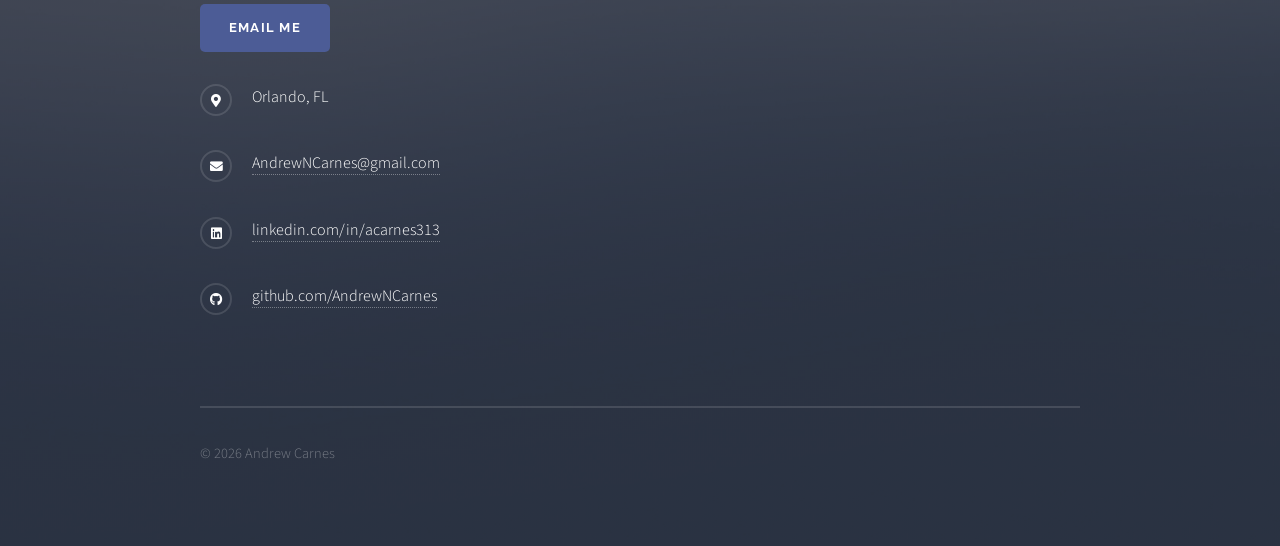
==== commit 4ae9b548: "Revise project descriptions and update wording Updated text for clarity and consistency in project d" ====
--- a/index.html
+++ b/index.html
@@ -55,7 +55,7 @@
 									<a class="image"><img src="images/andrewHeadshot.jpg" alt="" /></a>
 									<div class="content">
 										<h2 class="major">About Me</h2>
-										<p>Thanks for checking out my portfolio (whether you’re a recruiter, fellow engineer, or friend!) I'm a Junior in the Burnett Honors College at the University of Central Florida majoring in Mechanical Engineering. I make High Power Rockets, do some cool rocket plume research, and have some even cooler projects I'd like to share with you!</p>
+										<p>Thanks for checking out my portfolio (whether you’re a recruiter, fellow engineer, or friend!) I'm a Junior in the Burnett Honors College at the University of Central Florida majoring in Mechanical Engineering. I make high power rockets, do some cool rocket plume research, and have some even cooler projects I'd like to share with you!</p>
 										<a href="/assets/documents/Andrew_Carnes_Mechanical_Resume_2-21-26.pdf" class="special" target="_blank">Download Resume</a>
 									</div>
 								</div>
@@ -64,40 +64,41 @@
 						<!-- Experience & Projects -->
 							<section id="two" class="wrapper alt style1">
 								<div class="inner">
-									<h2 class="major">Experience &amp; Projects</h2>
-									<p>A selection of the roles and projects where I have applied engineering skills across competition teams, research, and professional settings. Click the IREC project to learn more.</p>
+									<h2 class="major">Projects &amp; Experience</h2>
+									<!--<p>A selection of the roles and projects where I have applied engineering skills across competition teams, research, and professional settings.</p>-->
 									<section class="features">
 										<article>
 											<a href="KXR.html" class="image"><img src="images/IRECLogo.png" alt="Knights Experimental Rocketry IREC Odysseus" /></a>
-											<h3 class="major">IREC Odysseus — Aerostructures Lead</h3>
-											<p>Leading aerostructures design and manufacturing for UCF's IREC competition rocket. Responsibilities include composite layup, fiberglass and wet layup fabrication, jig design, structural analysis, and integration planning to ensure airframe integrity from launch through recovery.</p>
+											<h3 class="major">Collegiate Rocketry Aerostructures Lead</h3>
+											<p>Led aerostructures design and manufacturing for UCF's IREC 2026 competition rocket. Learned about composite layup, fiberglass/carbon fiber and wet layup fabrication, jig design, structural analysis, and subsystem airframe integration.</p>
 											<a href="KXR.html" class="special">Learn more</a>
 										</article>
 										<article>
 											<span class="image"><img src="images/pic03.jpg" alt="ANSYS Fluent CFD analysis of a rocket nozzle plume" /></span>
 											<h3 class="major">UCF Undergraduate Research</h3>
-											<p>Participating in undergraduate research through UCF's GRIT program, applying engineering simulations, CFD analysis, and data-driven methods to real engineering problems. Work involves ANSYS Fluent for pressure and velocity contour analysis, nozzle design, and technical documentation.</p>
+											<p>Conducting undergraduate research through UCF's Stephen W. Hawking Center for Microgravity Research and Education under the Gas Regolith Interaction Testbed (GRIT) project. My work involves nozzle design, technical documentation writing, and ANSYS Fluent for pressure and velocity contour analysis.</p>
+										</article>
+										<article>
+											<span class="image"><img src="images/pic07.jpg" alt="Hardware Quality Engineering work at Lockheed Martin" /></span>
+											<h3 class="major">Lockheed Martin Hardware QE CWEP</h3>
+											<p>In Progress...</p>
+										</article>
+										<article>
+											<span class="image"><img src="images/pic05.jpg" alt="Mechanical engineering internship work at CED" /></span>
+											<h3 class="major">CED Project Management Internship</h3>
+											<p>Transformed raw vendor data into streamlined, automated tracking solutions for major commercial construction projects using a self-developed Excel macro. Drove branch-wide operational efficiency by implementing a standardized scanner-based warehouse management system.</p>
 										</article>
 										<article>
 											<span class="image"><img src="images/pic04.jpg" alt="NASA L'SPACE proposal project work" /></span>
 											<h3 class="major">NASA NPWEE — Project Manager</h3>
-											<p>Managing project execution for the NASA NPWEE initiative, including integration &amp; test planning, risk matrix analysis, subsystem integration, and cross-functional collaboration with technical teams.</p>
+											<p>Managed project execution for the NASA NPWEE initiative, including integration &amp; test planning, risk matrix analysis, subsystem integration, and cross-functional collaboration with technical teams.</p>
 										</article>
 										<article>
-											<span class="image"><img src="images/pic05.jpg" alt="Mechanical engineering internship work at CED" /></span>
-											<h3 class="major">CED Engineering Internship</h3>
-											<p>Gained hands-on industry experience in mechanical assembly, engineering drawing interpretation, defect investigation, process flow development, and manufacturing process planning in a professional engineering environment.</p>
+											<span class="image"><img src="images/pic06.jpg" alt="Self-developed robotic arm" /></span>
+											<h3 class="major">Robotic Arm</h3>
+											<p>Combing soon...</p>
 										</article>
-										<article>
-											<span class="image"><img src="images/pic06.jpg" alt="CAD and simulation modeling" /></span>
-											<h3 class="major">CAD &amp; Simulation</h3>
-											<p>Proficient in SolidWorks, Siemens NX, Autodesk Inventor, and Fusion 360 for mechanical design. Experienced in ANSYS Fluent for CFD simulation, engineering simulations, and technical drawing creation.</p>
-										</article>
-										<article>
-											<span class="image"><img src="images/pic07.jpg" alt="Composite layup and prototyping" /></span>
-											<h3 class="major">Manufacturing &amp; Prototyping</h3>
-											<p>Hands-on experience with FDM 3D printing, composite layup, fiberglass and wet layup techniques, jig design, prototyping, and manufacturing process plans for aerospace-grade components.</p>
-										</article>
+
 									</section>
 
 								</div>
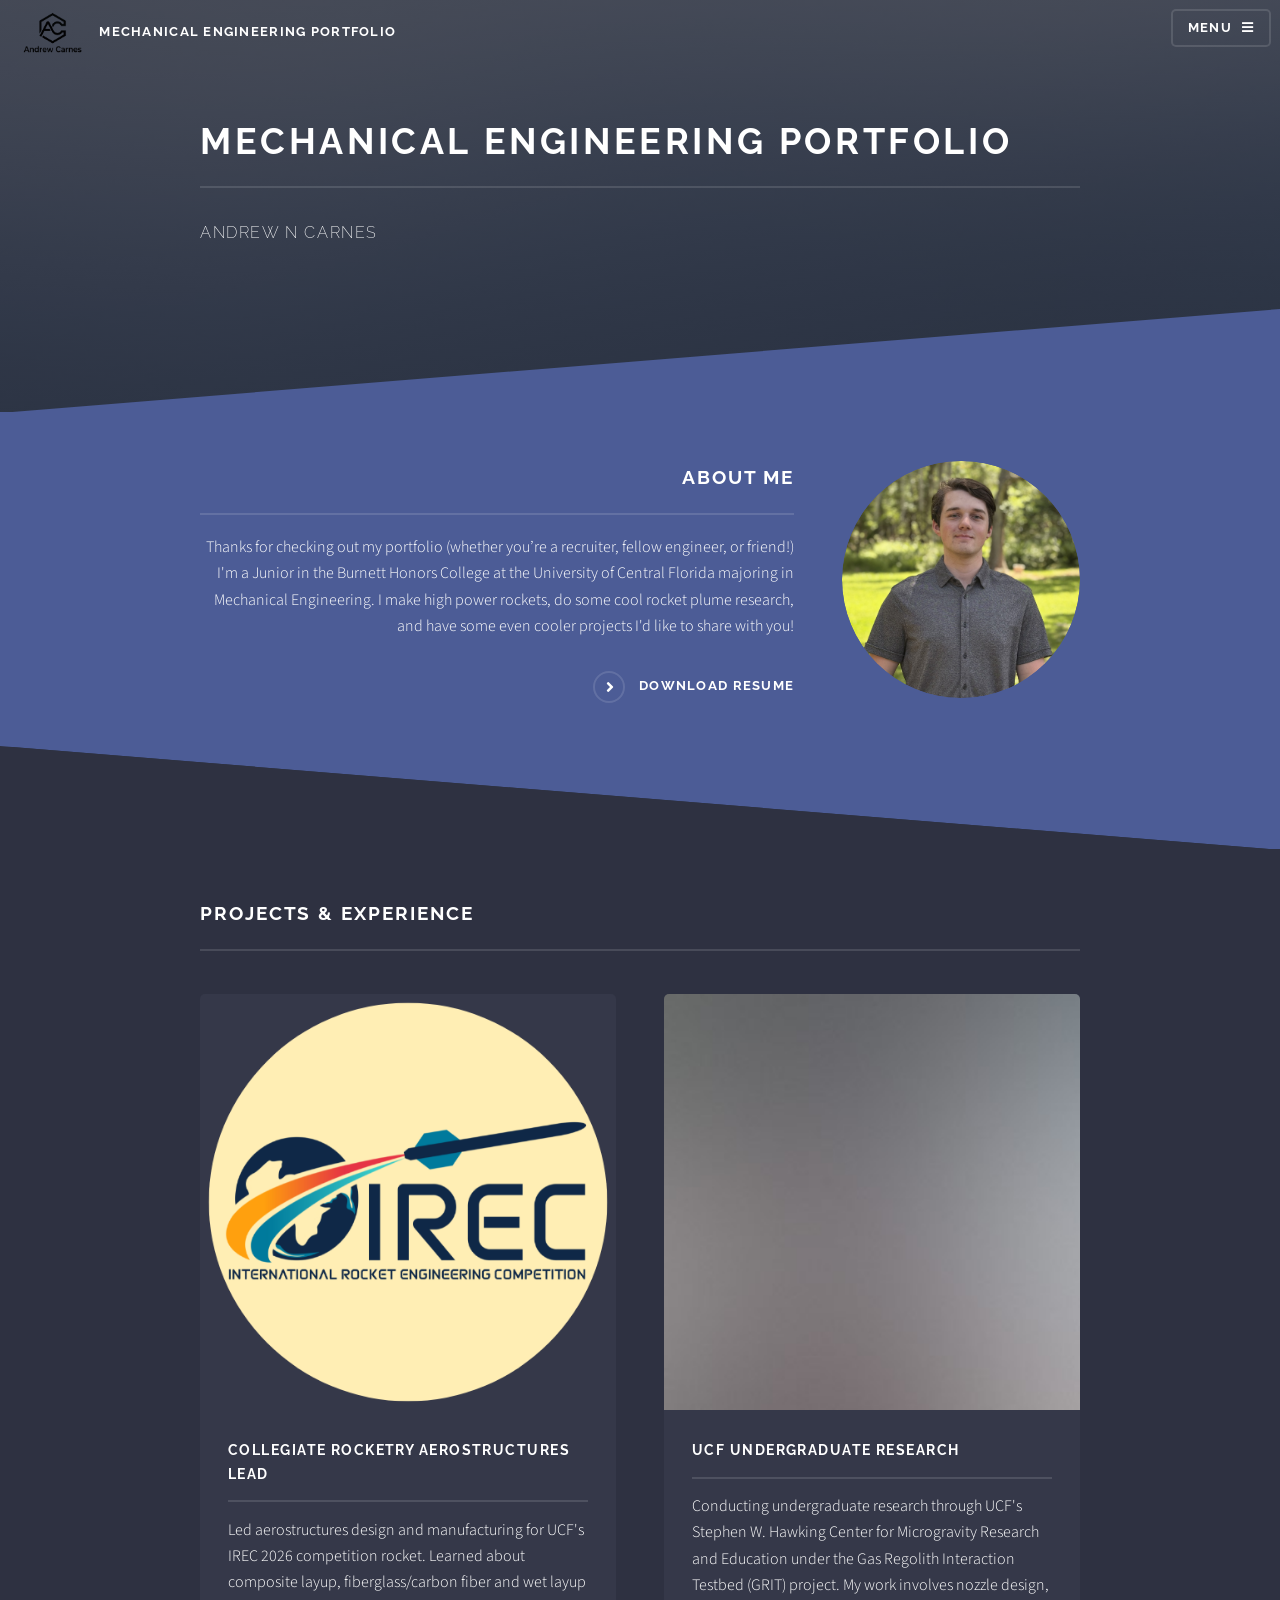
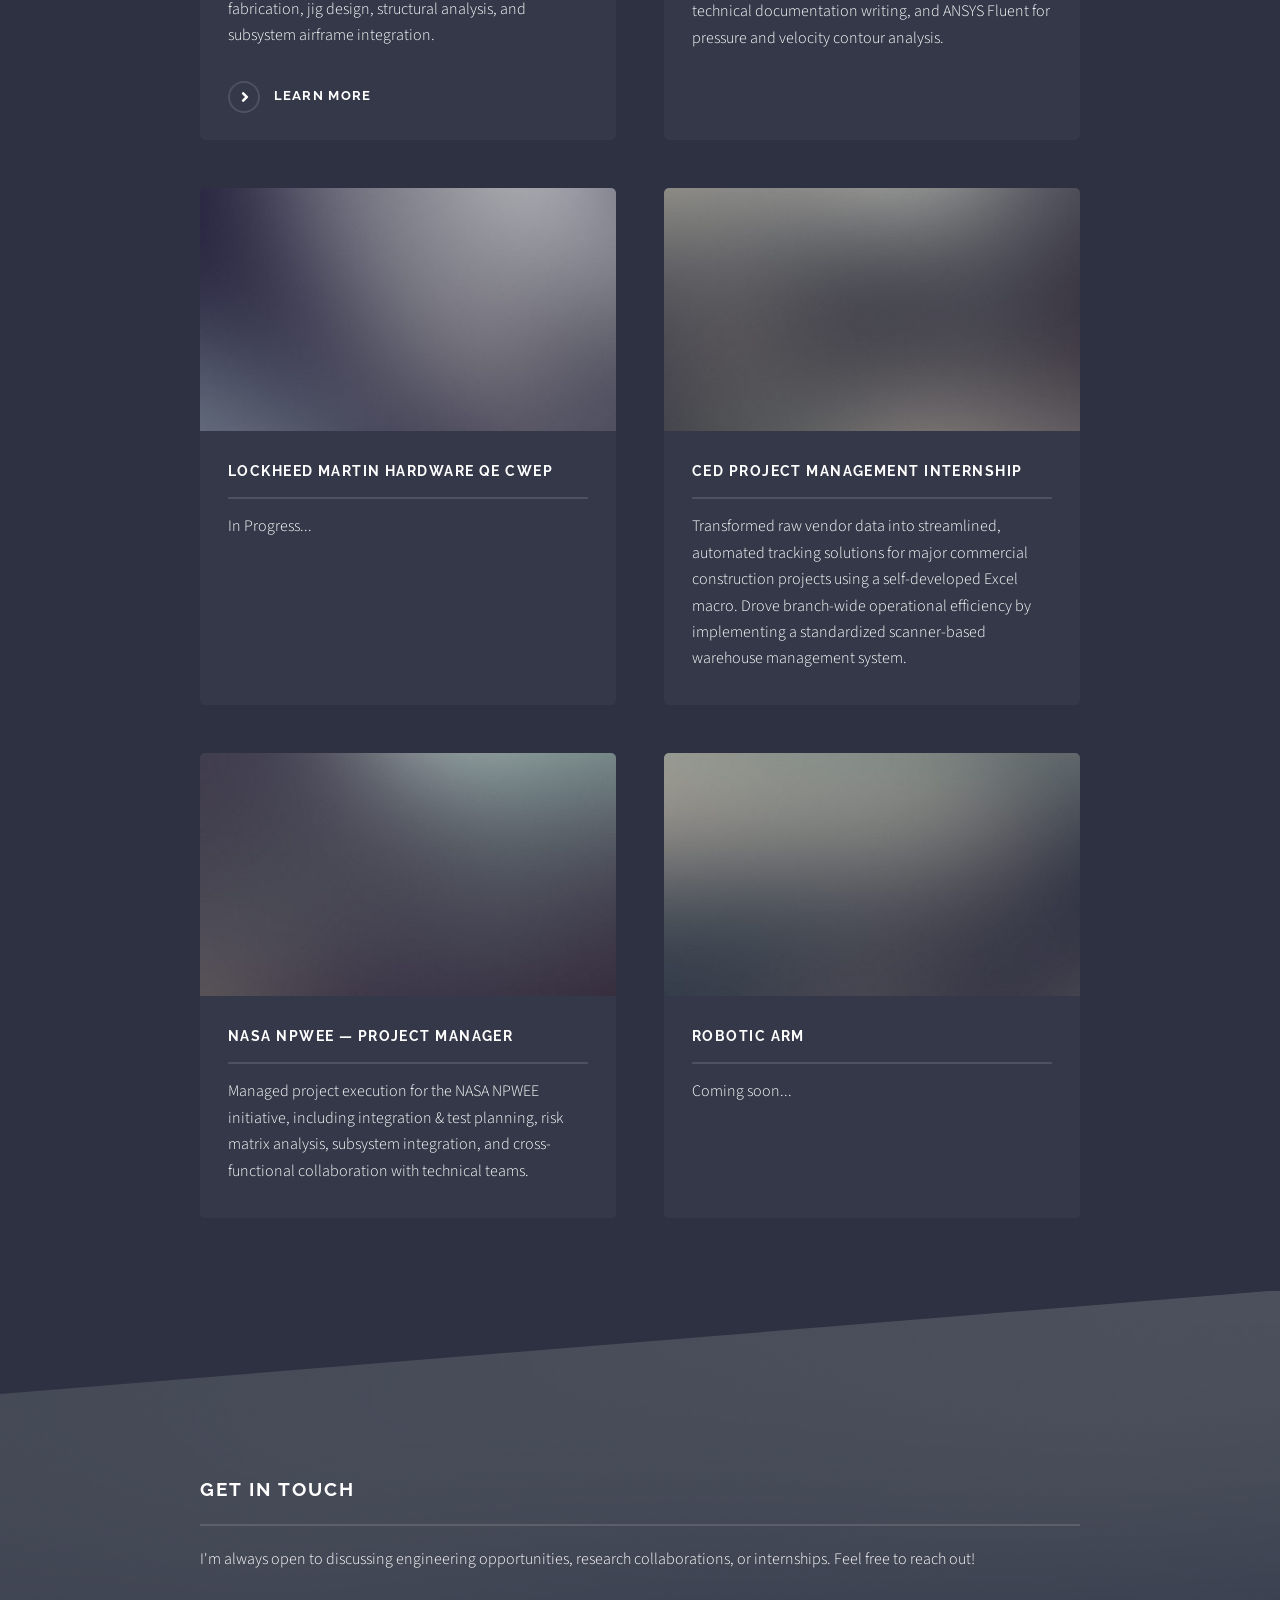
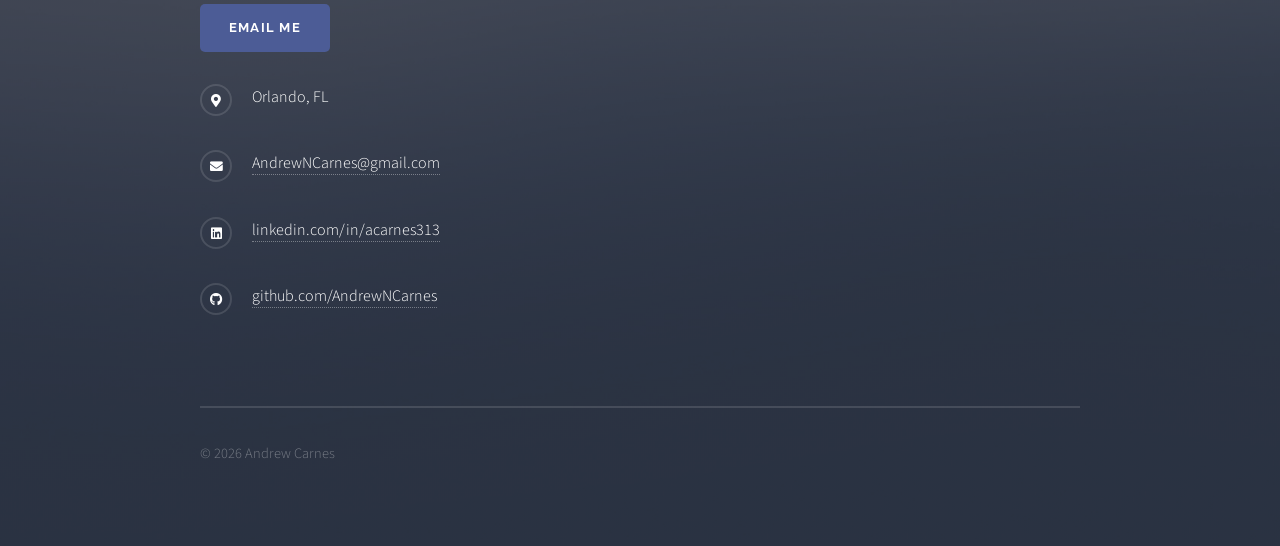
==== commit 4a7114a0: "Fix typo in 'Combing' to 'Coming' in index.html" ====
--- a/index.html
+++ b/index.html
@@ -96,7 +96,7 @@
 										<article>
 											<span class="image"><img src="images/pic06.jpg" alt="Self-developed robotic arm" /></span>
 											<h3 class="major">Robotic Arm</h3>
-											<p>Combing soon...</p>
+											<p>Coming soon...</p>
 										</article>
 
 									</section>
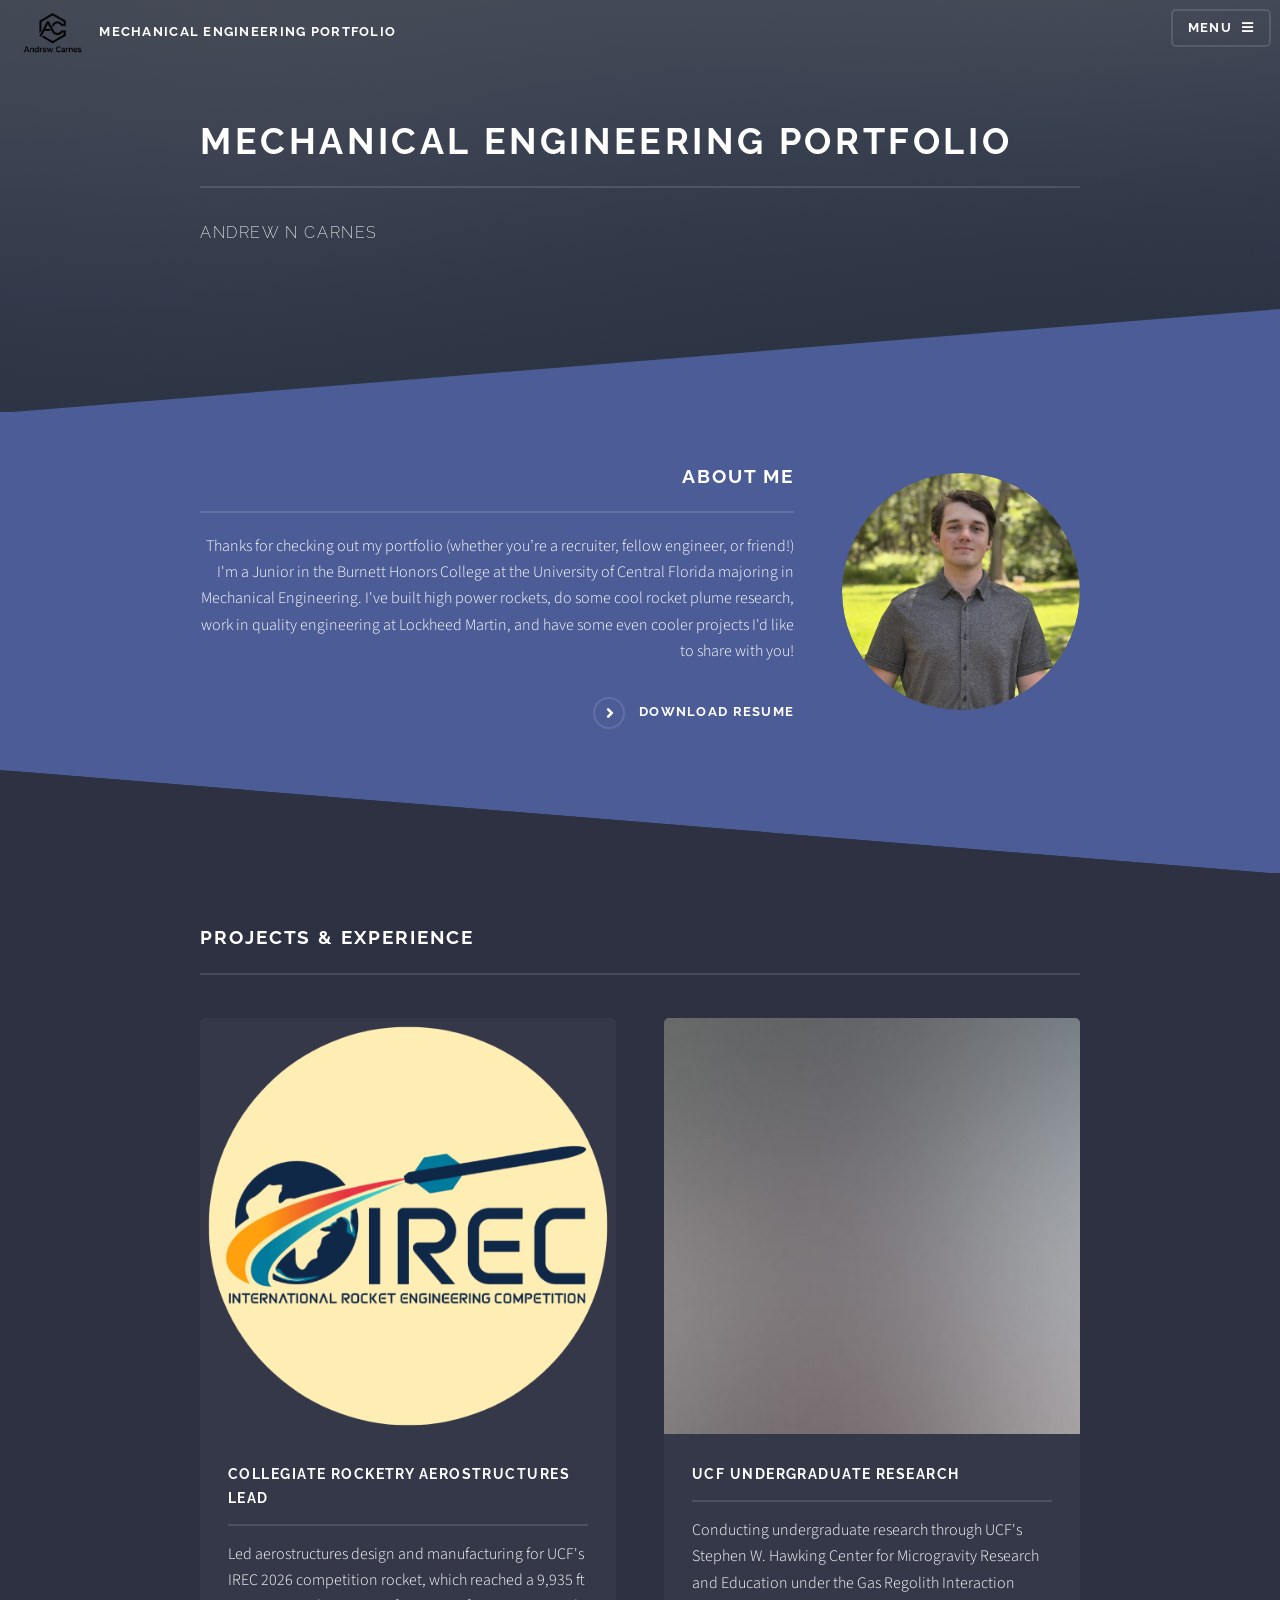
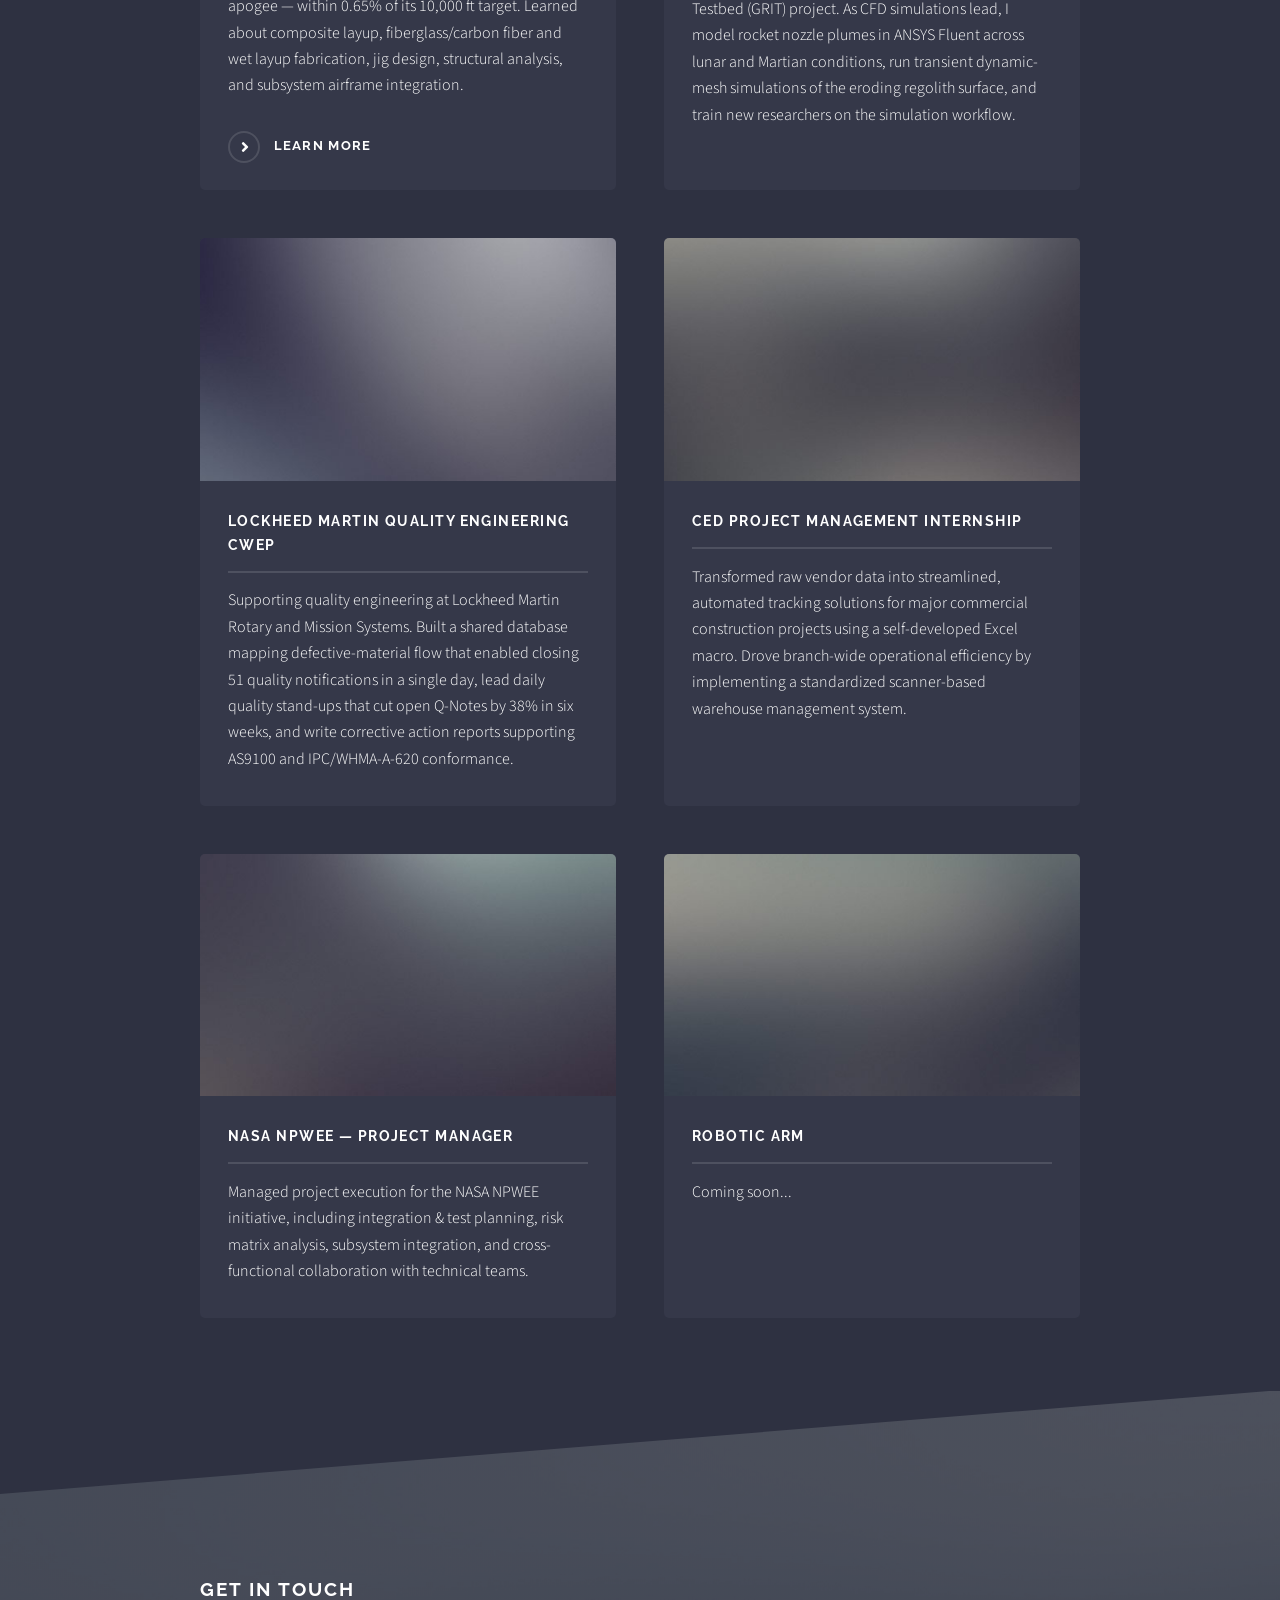
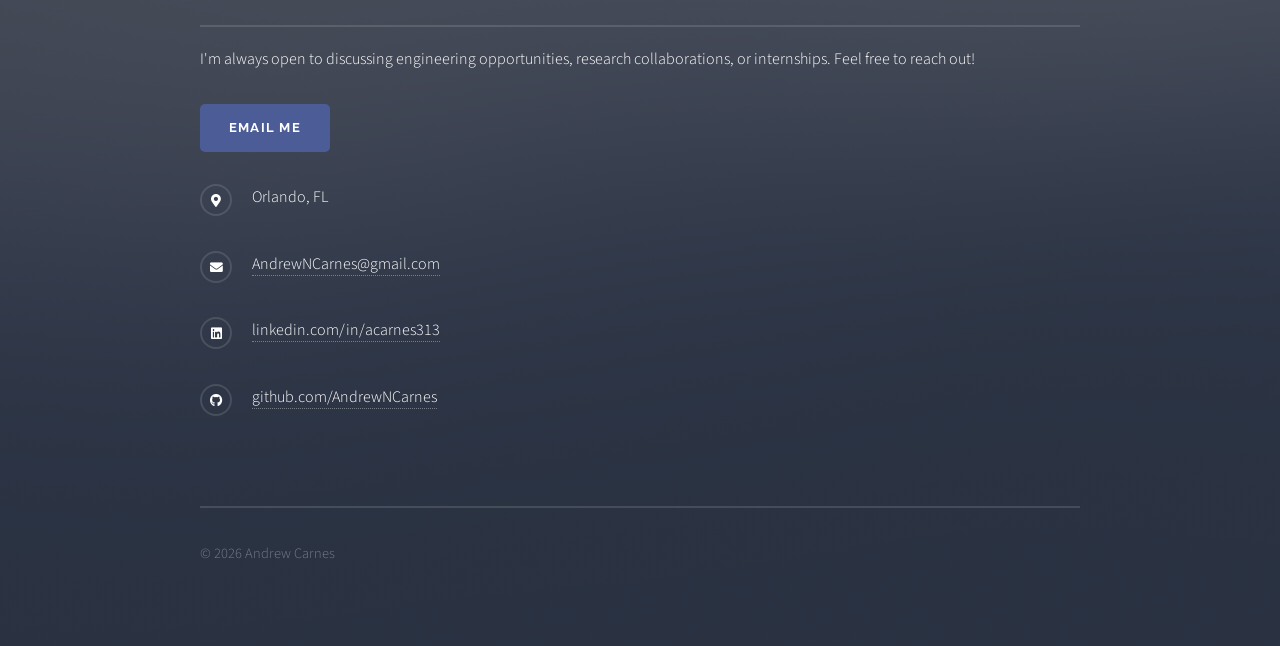
==== commit c17ed65c: "Update portfolio to match October 2026 resume - Resume page now mirrors the current resume (Lockheed" ====
--- a/index.html
+++ b/index.html
@@ -55,8 +55,8 @@
 									<a class="image"><img src="images/andrewHeadshot.jpg" alt="" /></a>
 									<div class="content">
 										<h2 class="major">About Me</h2>
-										<p>Thanks for checking out my portfolio (whether you’re a recruiter, fellow engineer, or friend!) I'm a Junior in the Burnett Honors College at the University of Central Florida majoring in Mechanical Engineering. I make high power rockets, do some cool rocket plume research, and have some even cooler projects I'd like to share with you!</p>
-										<a href="/assets/documents/Andrew_Carnes_Mechanical_Resume_2-21-26.pdf" class="special" target="_blank">Download Resume</a>
+										<p>Thanks for checking out my portfolio (whether you’re a recruiter, fellow engineer, or friend!) I'm a Junior in the Burnett Honors College at the University of Central Florida majoring in Mechanical Engineering. I've built high power rockets, do some cool rocket plume research, work in quality engineering at Lockheed Martin, and have some even cooler projects I'd like to share with you!</p>
+										<a href="assets/documents/Andrew_Carnes_Resume.pdf" class="special" target="_blank">Download Resume</a>
 									</div>
 								</div>
 							</section>
@@ -70,18 +70,18 @@
 										<article>
 											<a href="KXR.html" class="image"><img src="images/IRECLogo.png" alt="Knights Experimental Rocketry IREC Odysseus" /></a>
 											<h3 class="major">Collegiate Rocketry Aerostructures Lead</h3>
-											<p>Led aerostructures design and manufacturing for UCF's IREC 2026 competition rocket. Learned about composite layup, fiberglass/carbon fiber and wet layup fabrication, jig design, structural analysis, and subsystem airframe integration.</p>
+											<p>Led aerostructures design and manufacturing for UCF's IREC 2026 competition rocket, which reached a 9,935 ft apogee &mdash; within 0.65% of its 10,000 ft target. Learned about composite layup, fiberglass/carbon fiber and wet layup fabrication, jig design, structural analysis, and subsystem airframe integration.</p>
 											<a href="KXR.html" class="special">Learn more</a>
 										</article>
 										<article>
 											<span class="image"><img src="images/pic03.jpg" alt="ANSYS Fluent CFD analysis of a rocket nozzle plume" /></span>
 											<h3 class="major">UCF Undergraduate Research</h3>
-											<p>Conducting undergraduate research through UCF's Stephen W. Hawking Center for Microgravity Research and Education under the Gas Regolith Interaction Testbed (GRIT) project. My work involves nozzle design, technical documentation writing, and ANSYS Fluent for pressure and velocity contour analysis.</p>
+											<p>Conducting undergraduate research through UCF's Stephen W. Hawking Center for Microgravity Research and Education under the Gas Regolith Interaction Testbed (GRIT) project. As CFD simulations lead, I model rocket nozzle plumes in ANSYS Fluent across lunar and Martian conditions, run transient dynamic-mesh simulations of the eroding regolith surface, and train new researchers on the simulation workflow.</p>
 										</article>
 										<article>
 											<span class="image"><img src="images/pic07.jpg" alt="Hardware Quality Engineering work at Lockheed Martin" /></span>
-											<h3 class="major">Lockheed Martin Hardware QE CWEP</h3>
-											<p>In Progress...</p>
+											<h3 class="major">Lockheed Martin Quality Engineering CWEP</h3>
+											<p>Supporting quality engineering at Lockheed Martin Rotary and Mission Systems. Built a shared database mapping defective-material flow that enabled closing 51 quality notifications in a single day, lead daily quality stand-ups that cut open Q-Notes by 38% in six weeks, and write corrective action reports supporting AS9100 and IPC/WHMA-A-620 conformance.</p>
 										</article>
 										<article>
 											<span class="image"><img src="images/pic05.jpg" alt="Mechanical engineering internship work at CED" /></span>
